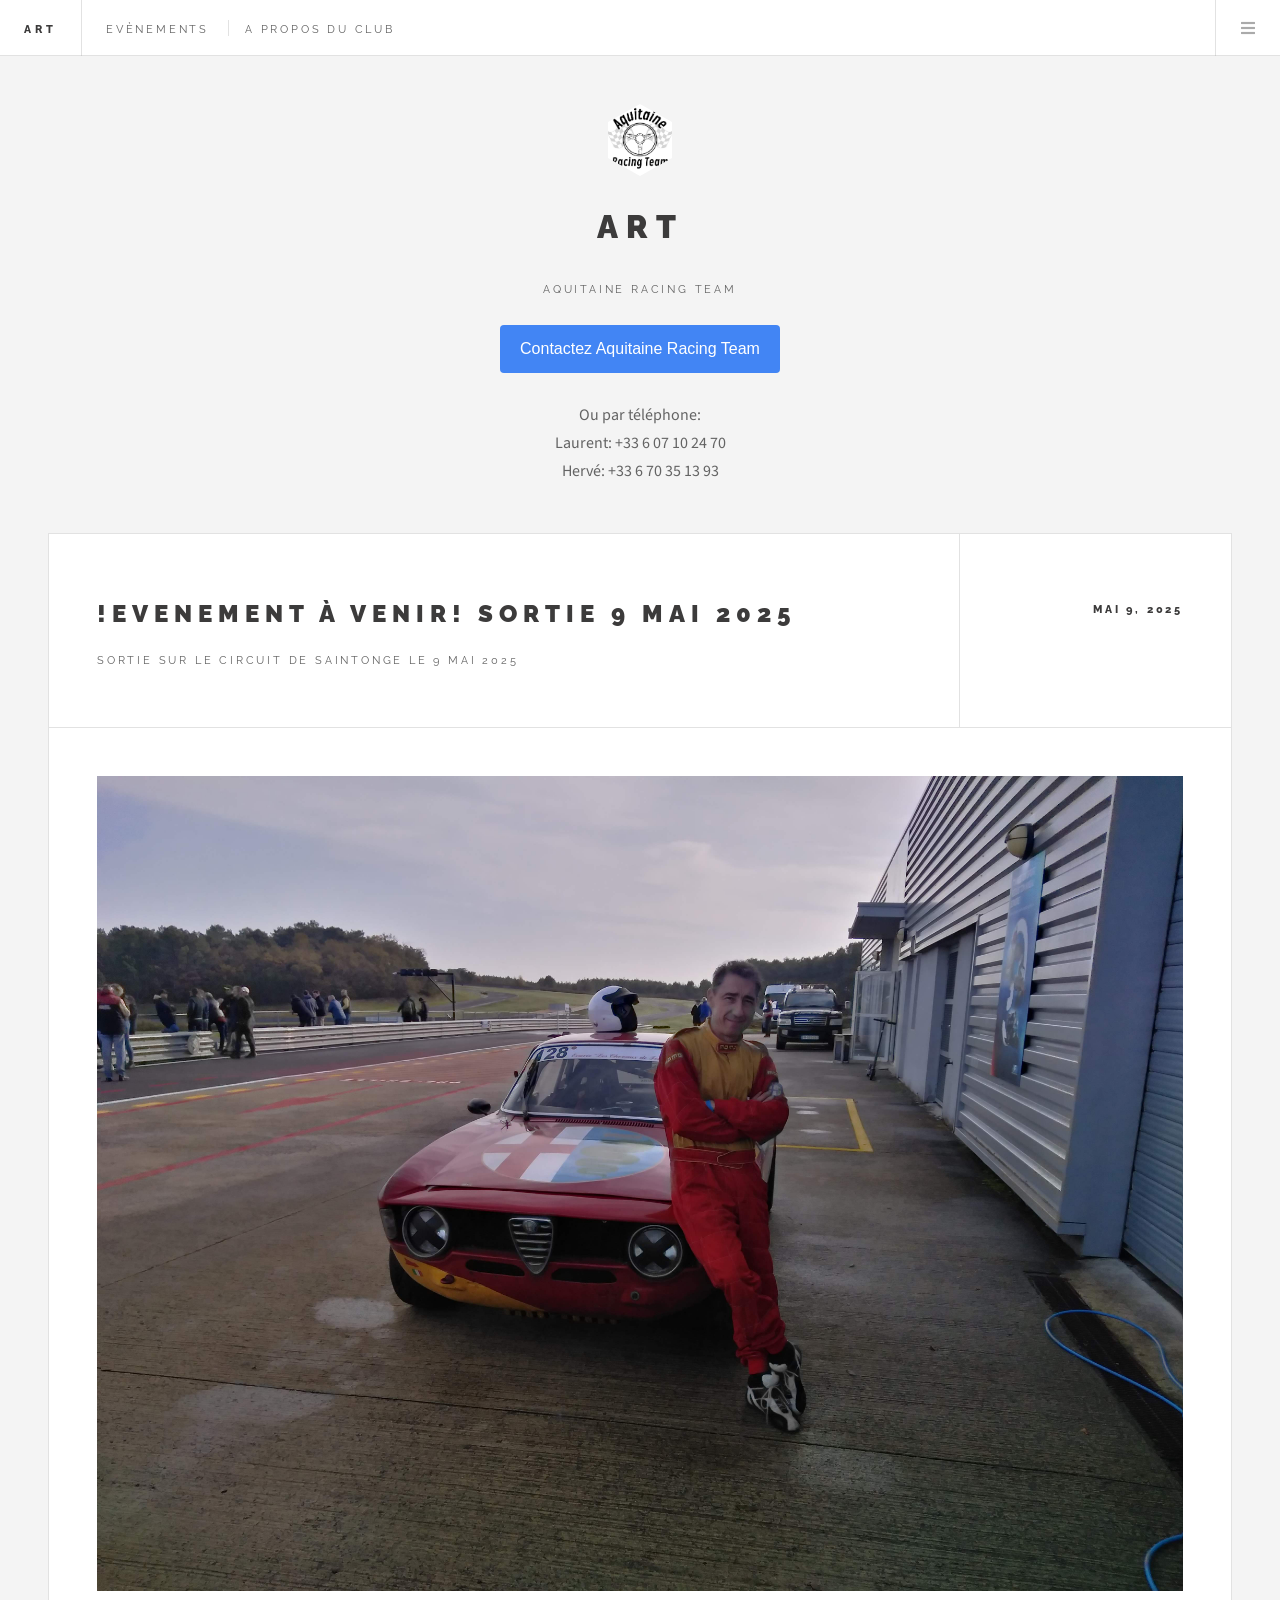
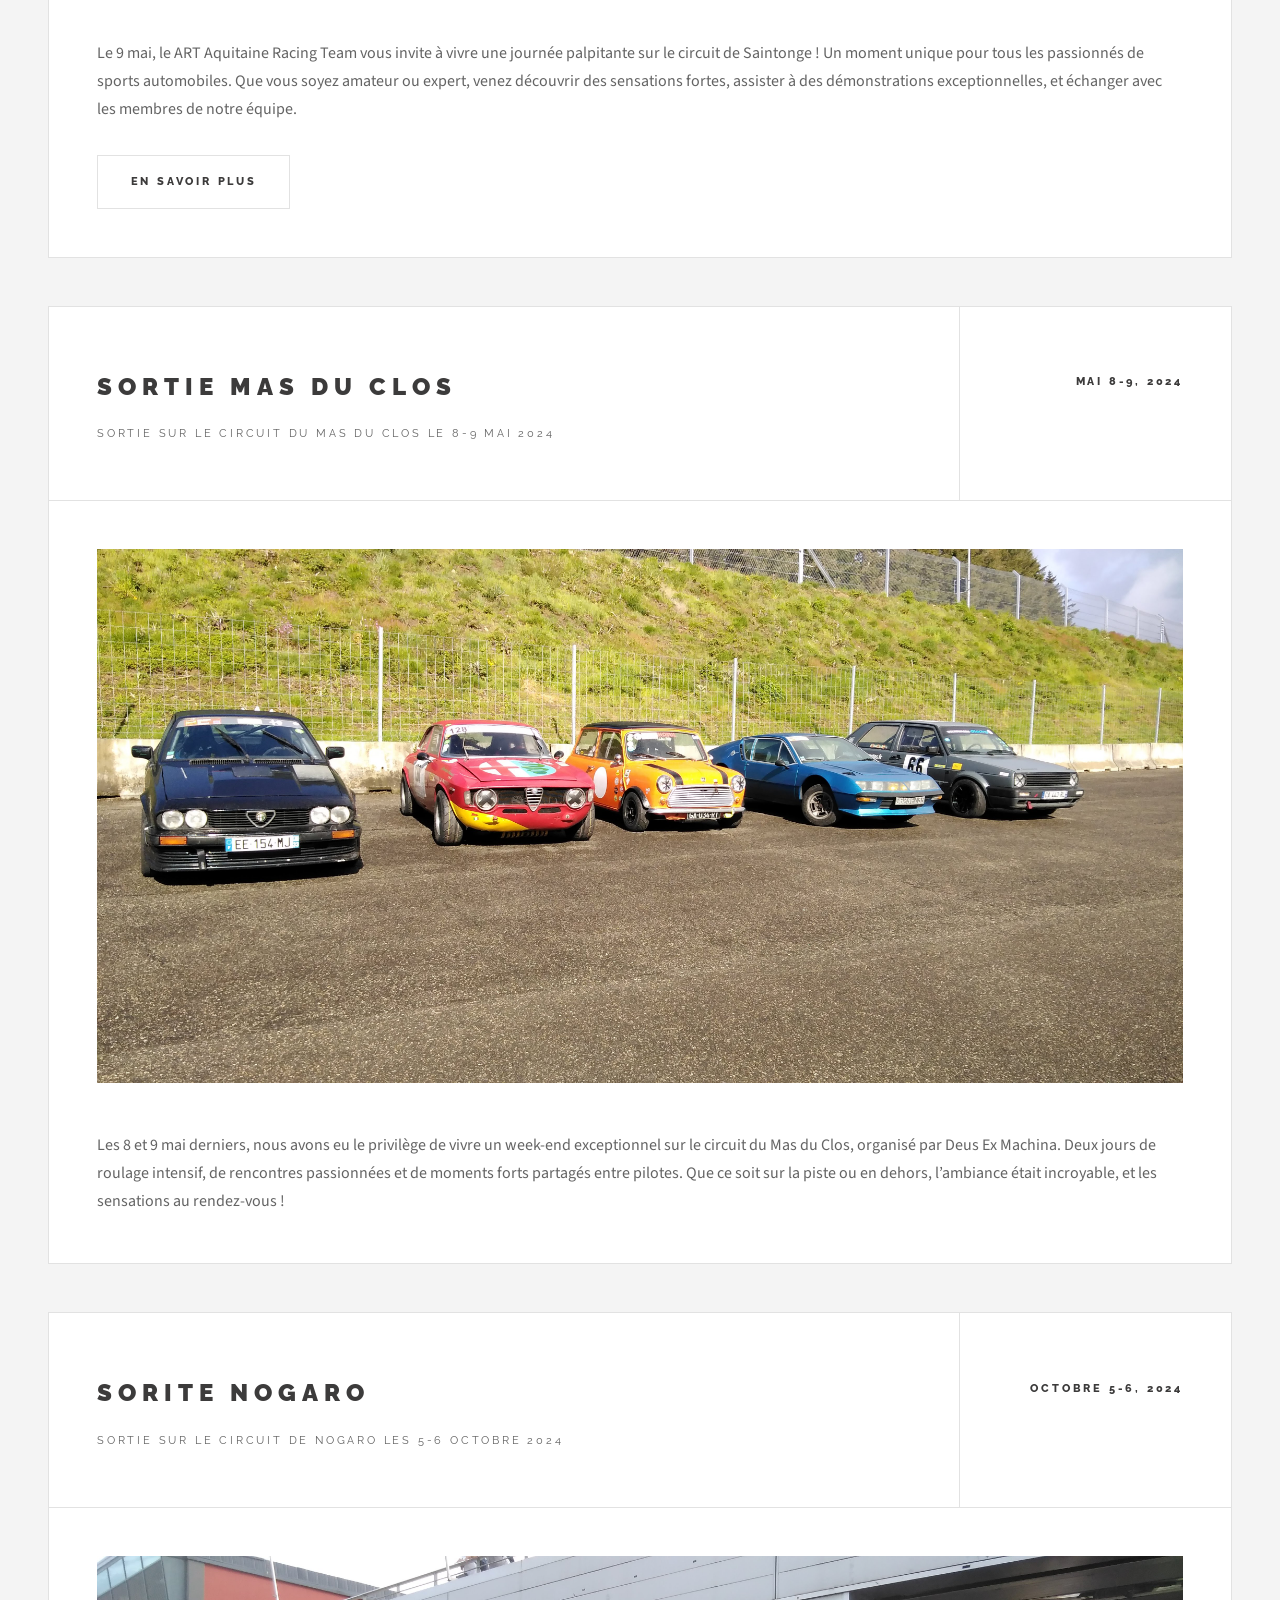
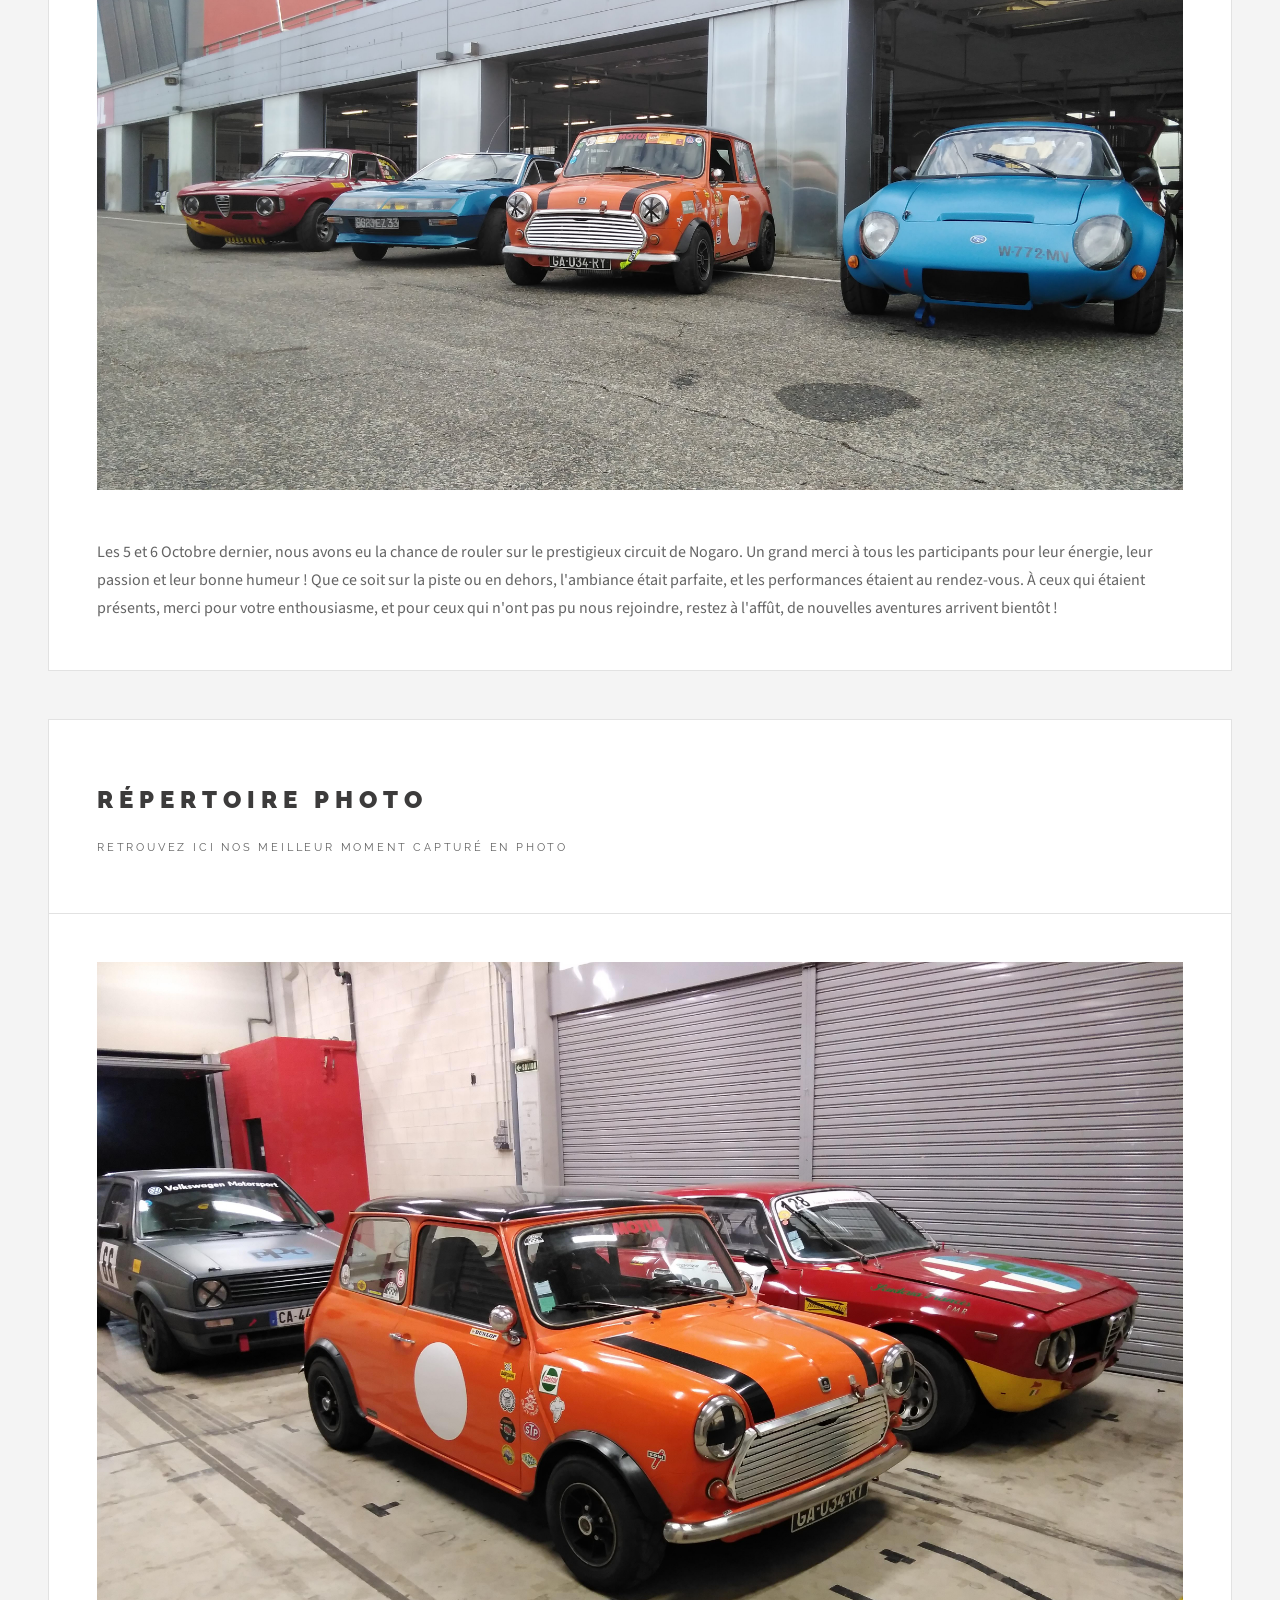
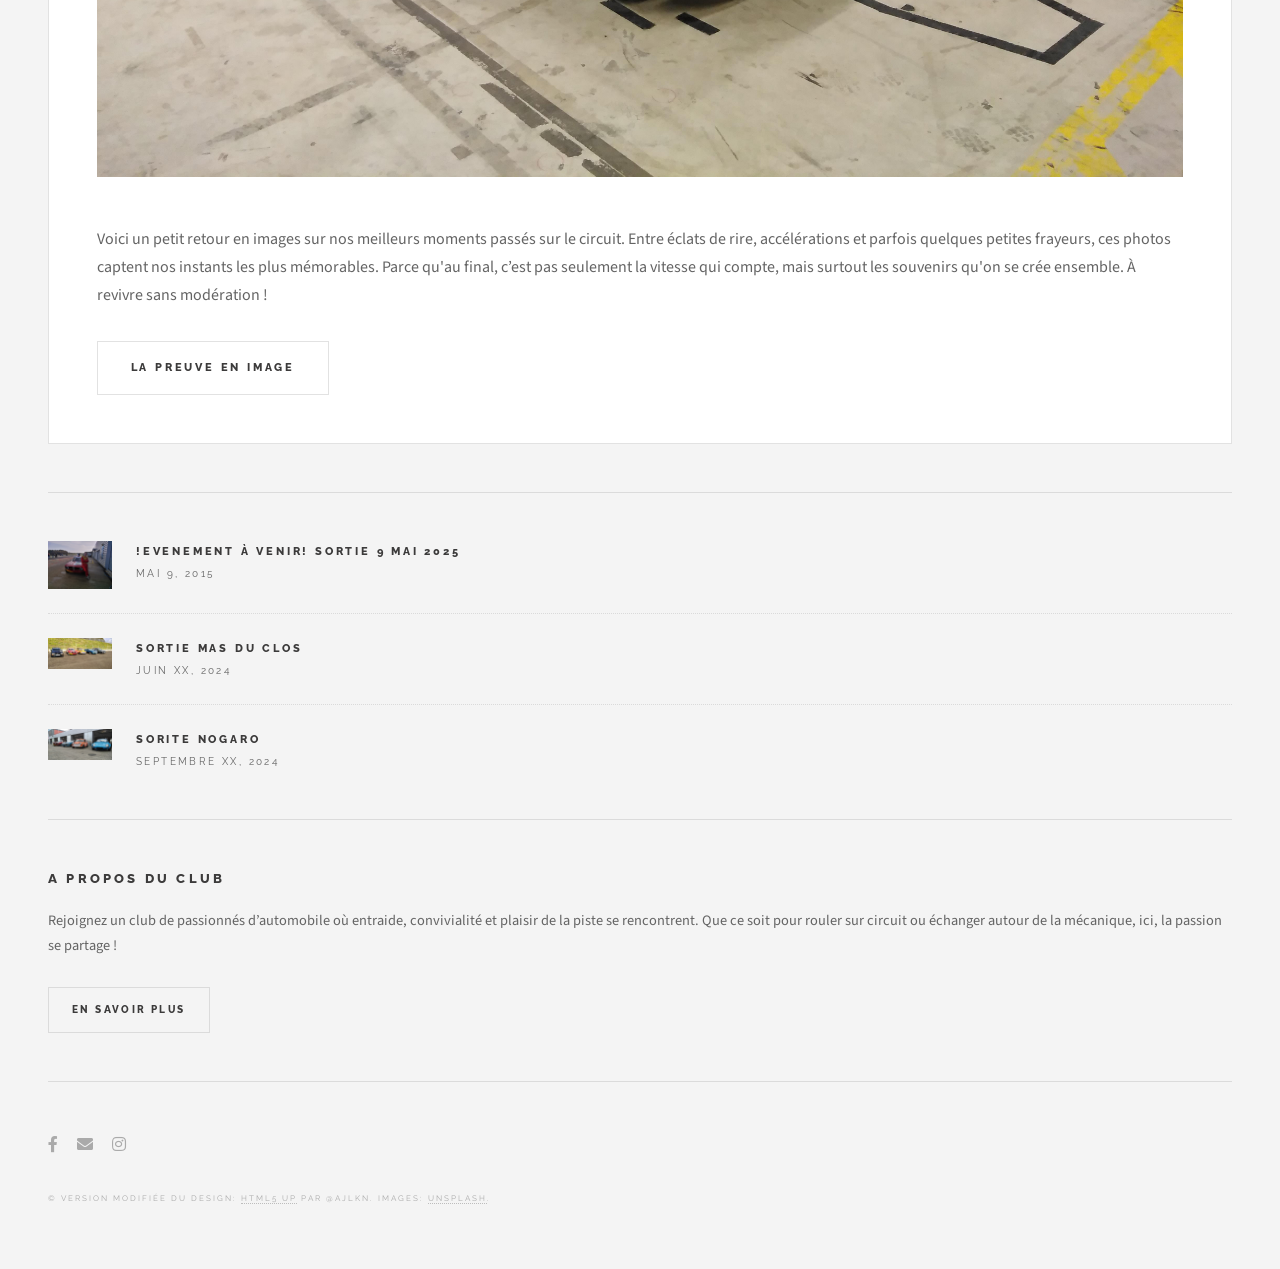
==== index.html @ b3f1a8c1 "Update index.html" ====
<!DOCTYPE HTML>
<!--
	Future Imperfect by HTML5 UP
	html5up.net | @ajlkn
	Free for personal and commercial use under the CCA 3.0 license (html5up.net/license)
-->
<html>
	<head>
		<title>ART Home Page</title>
		<meta charset="utf-8" />
		<meta name="viewport" content="width=device-width, initial-scale=1, user-scalable=no" />
		<link rel="stylesheet" href="assets/css/main.css" />
		<link rel="icon" href="images/Logo-art-seul.jpg" type="image/x-icon">
		<style>
			.email-button {
				display: inline-block;
				padding: 10px 20px;
				background-color: #4285f4;
				color: white;
				text-decoration: none;
				font-family: Arial, sans-serif;
				font-size: 16px;
				border-radius: 4px;
				border: none;
				cursor: pointer;
				transition: background-color 0.3s;
			}
			
			.email-button:hover {
				background-color: #3367d6;
			}
		</style>
	</head>
	<body class="is-preload">

		<!-- Wrapper -->
			<div id="wrapper">

				<!-- Header -->
					<header id="header">
						<h1><a href="index.html">ART</a></h1>
						<nav class="links">
							<ul>
								<li><a href="Blog-post/single.html">Evènements</a></li>
								<li><a href="A propos du club.html">A propos du Club</a></li>
								
							</ul>
						</nav>
						
						<nav class="main">							
							<ul>
								<li class="menu">
									<a class="fa-bars" href="#menu">Menu</a>
								</li>
							</ul>
						</nav>
						
					</header>

					<!-- Menu -->
						<section id="menu">

							


							<!-- Actions Log-In-->
								<section>
									<ul class="actions stacked">
										<li><a href="#" class="button large fit">Log In</a></li>
									</ul>
								</section>
								
						</section>

				<!-- Main -->
					<div id="main">

						<!-- Post -->
							<article class="post">
								<header>
									<div class="title">
										<h2><a href="Blog-post/single.html">!Evenement à Venir! Sortie 9 Mai 2025</a></h2>
										<p>Sortie sur le Circuit de Saintonge le 9 Mai 2025</p>
									</div>
									<div class="meta">
										<time class="published" datetime="2015-11-01">Mai 9, 2025</time>
									</div>
								</header>
								<a href="Blog-post/single.html" class="image featured"><img src="images/Saintonge_Laurent.jpg" alt="" /></a>
								<p>Le 9 mai, le ART Aquitaine Racing Team vous invite à vivre une journée palpitante sur le circuit de Saintonge ! 
									Un moment unique pour tous les passionnés de sports automobiles. Que vous soyez amateur ou expert, venez découvrir 
									des sensations fortes, assister à des démonstrations exceptionnelles, et échanger avec les membres de notre équipe.<p>
								<footer>
									<ul class="actions">
										<li><a href="Blog-post/single.html" class="button large">En Savoir Plus</a></li>
									</ul>
								</footer>
							</article>

						<!-- Post -->
						<article class="post">
							<header>
								<div class="title">
									<h2><a href="#">Sortie Mas du Clos </a></h2>
									<p>Sortie sur le Circuit du Mas du Clos le 8-9 mai 2024</p>
								</div>
								<div class="meta">
									<time class="published" datetime="2015-11-01">Mai 8-9, 2024</time>
								</div>
							</header>
							<a href="#" class="image featured"><img src="images/Mas_du_clot_voitures.jpg" alt="" /></a>
							<p>Les 8 et 9 mai derniers, nous avons eu le privilège de vivre un week-end exceptionnel sur le circuit du Mas du Clos, 
								organisé par Deus Ex Machina. Deux jours de roulage intensif, de rencontres passionnées et de moments forts partagés entre pilotes.
								 Que ce soit sur la piste ou en dehors, l’ambiance était incroyable, et les sensations au rendez-vous !<p>
							<!-- 
							<footer>
								<ul class="actions">
									<li><a href="#" class="button large">En Savoir Plus</a></li>
								</ul>
							</footer>
							-->
						</article>

						<!-- Post -->
						<article class="post">
							<header>
								<div class="title">
									<h2><a href="#">Sorite Nogaro</a></h2>
									<p>Sortie sur le Circuit de Nogaro les 5-6 Octobre 2024</p>
								</div>
								<div class="meta">
									<time class="published" datetime="2015-11-01">Octobre 5-6, 2024</time>
								</div>
							</header>
							<a href="#" class="image featured"><img src="images/Nogaro_voitures.jpg" alt="" /></a>
							<p>Les 5 et 6 Octobre dernier, nous avons eu la chance de rouler sur le prestigieux circuit de Nogaro. Un grand merci à tous les 
								participants pour leur énergie, leur passion et leur bonne humeur ! Que ce soit sur la piste ou en dehors, l'ambiance était 
								parfaite, et les performances étaient au rendez-vous. À ceux qui étaient présents, merci pour votre enthousiasme, et pour 
								ceux qui n'ont pas pu nous rejoindre, restez à l'affût, de nouvelles aventures arrivent bientôt !<p>
							<!-- 
							<footer>
								<ul class="actions">
									<li><a href="#" class="button large">En Savoir Plus</a></li>
								</ul>
							</footer>
							-->
						</article>

						<!-- Post -->
						<article class="post">
							<header>
								<div class="title">
									<h2><a href="Blog-post/Picture_page.html">Répertoire Photo</a></h2>
									<p>Retrouvez ici nos meilleur moment capturé en photo</p>
								</div>
							</header>
							<a href="Blog-post/Picture_page.html" class="image featured"><img src="images/Photo_3.jpg" alt="" /></a>
							<p>Voici un petit retour en images sur nos meilleurs moments passés sur le circuit. Entre éclats de rire, 
								accélérations et parfois quelques petites frayeurs, ces photos captent nos instants les plus mémorables.
								 Parce qu'au final, c’est pas seulement la vitesse qui compte, mais surtout les souvenirs qu'on se crée ensemble.
								  À revivre sans modération !<p>
							
							<footer>
								<ul class="actions">
									<li><a href="Blog-post/Picture_page.html" class="button large">La preuve en image</a></li>
								</ul>
							</footer>
							
						</article>

						<!-- Post -->
						<!--
							<article class="post">
								<header>
									<div class="title">
										<h2><a href="#">Elements</a></h2>
										<p>Lorem ipsum dolor amet nullam consequat etiam feugiat</p>
									</div>
									<div class="meta">
										<time class="published" datetime="2015-10-18">October 18, 2015</time>
										<a href="#" class="author"><span class="name">Jane Doe</span><img src="images/avatar.jpg" alt="" /></a>
									</div>
								</header>

								<section>
									<h3>Text</h3>
									<p>This is <b>bold</b> and this is <strong>strong</strong>. This is <i>italic</i> and this is <em>emphasized</em>.
									This is <sup>superscript</sup> text and this is <sub>subscript</sub> text.
									This is <u>underlined</u> and this is code: <code>for (;;) { ... }</code>. Finally, <a href="#">this is a link</a>.</p>
									<hr />
									<p>Nunc lacinia ante nunc ac lobortis. Interdum adipiscing gravida odio porttitor sem non mi integer non faucibus ornare mi ut ante amet placerat aliquet. Volutpat eu sed ante lacinia sapien lorem accumsan varius montes viverra nibh in adipiscing blandit tempus accumsan.</p>
									<hr />
									<h2>Heading Level 2</h2>
									<h3>Heading Level 3</h3>
									<h4>Heading Level 4</h4>
									<hr />
									<h4>Blockquote</h4>
									<blockquote>Fringilla nisl. Donec accumsan interdum nisi, quis tincidunt felis sagittis eget tempus euismod. Vestibulum ante ipsum primis in faucibus vestibulum. Blandit adipiscing eu felis iaculis volutpat ac adipiscing accumsan faucibus. Vestibulum ante ipsum primis in faucibus lorem ipsum dolor sit amet nullam adipiscing eu felis.</blockquote>
									<h4>Preformatted</h4>
									<pre><code>i = 0;

while (!deck.isInOrder()) {
  print 'Iteration ' + i;
  deck.shuffle();
  i++;
}

print 'It took ' + i + ' iterations to sort the deck.';</code></pre>
								</section>

								<section>
									<h3>Lists</h3>
									<div class="row">
										<div class="col-6 col-12-medium">
											<h4>Unordered</h4>
											<ul>
												<li>Dolor pulvinar etiam.</li>
												<li>Sagittis adipiscing.</li>
												<li>Felis enim feugiat.</li>
											</ul>
											<h4>Alternate</h4>
											<ul class="alt">
												<li>Dolor pulvinar etiam.</li>
												<li>Sagittis adipiscing.</li>
												<li>Felis enim feugiat.</li>
											</ul>
										</div>
										<div class="col-6 col-12-medium">
											<h4>Ordered</h4>
											<ol>
												<li>Dolor pulvinar etiam.</li>
												<li>Etiam vel felis viverra.</li>
												<li>Felis enim feugiat.</li>
												<li>Dolor pulvinar etiam.</li>
												<li>Etiam vel felis lorem.</li>
												<li>Felis enim et feugiat.</li>
											</ol>
											<h4>Icons</h4>
											<ul class="icons">
												<li><a href="#" class="icon brands fa-twitter"><span class="label">Twitter</span></a></li>
												<li><a href="#" class="icon brands fa-facebook-f"><span class="label">Facebook</span></a></li>
												<li><a href="#" class="icon brands fa-instagram"><span class="label">Instagram</span></a></li>
												<li><a href="#" class="icon brands fa-github"><span class="label">Github</span></a></li>
											</ul>
										</div>
									</div>
									<h3>Actions</h3>
									<div class="row">
										<div class="col-6 col-12-medium">
											<ul class="actions">
												<li><a href="#" class="button">Default</a></li>
												<li><a href="#" class="button">Default</a></li>
												<li><a href="#" class="button">Default</a></li>
											</ul>
											<ul class="actions small">
												<li><a href="#" class="button small">Small</a></li>
												<li><a href="#" class="button small">Small</a></li>
												<li><a href="#" class="button small">Small</a></li>
											</ul>
											<ul class="actions stacked">
												<li><a href="#" class="button">Default</a></li>
												<li><a href="#" class="button">Default</a></li>
												<li><a href="#" class="button">Default</a></li>
											</ul>
											<ul class="actions stacked">
												<li><a href="#" class="button small">Small</a></li>
												<li><a href="#" class="button small">Small</a></li>
												<li><a href="#" class="button small">Small</a></li>
											</ul>
										</div>
										<div class="col-6 col-12-medium">
											<ul class="actions stacked">
												<li><a href="#" class="button fit">Default</a></li>
												<li><a href="#" class="button fit">Default</a></li>
											</ul>
											<ul class="actions stacked">
												<li><a href="#" class="button small fit">Small</a></li>
												<li><a href="#" class="button small fit">Small</a></li>
											</ul>
										</div>
									</div>
								</section>

								<section>
									<h3>Table</h3>
									<h4>Default</h4>
									<div class="table-wrapper">
										<table>
											<thead>
												<tr>
													<th>Name</th>
													<th>Description</th>
													<th>Price</th>
												</tr>
											</thead>
											<tbody>
												<tr>
													<td>Item One</td>
													<td>Ante turpis integer aliquet porttitor.</td>
													<td>29.99</td>
												</tr>
												<tr>
													<td>Item Two</td>
													<td>Vis ac commodo adipiscing arcu aliquet.</td>
													<td>19.99</td>
												</tr>
												<tr>
													<td>Item Three</td>
													<td> Morbi faucibus arcu accumsan lorem.</td>
													<td>29.99</td>
												</tr>
												<tr>
													<td>Item Four</td>
													<td>Vitae integer tempus condimentum.</td>
													<td>19.99</td>
												</tr>
												<tr>
													<td>Item Five</td>
													<td>Ante turpis integer aliquet porttitor.</td>
													<td>29.99</td>
												</tr>
											</tbody>
											<tfoot>
												<tr>
													<td colspan="2"></td>
													<td>100.00</td>
												</tr>
											</tfoot>
										</table>
									</div>

									<h4>Alternate</h4>
									<div class="table-wrapper">
										<table class="alt">
											<thead>
												<tr>
													<th>Name</th>
													<th>Description</th>
													<th>Price</th>
												</tr>
											</thead>
											<tbody>
												<tr>
													<td>Item One</td>
													<td>Ante turpis integer aliquet porttitor.</td>
													<td>29.99</td>
												</tr>
												<tr>
													<td>Item Two</td>
													<td>Vis ac commodo adipiscing arcu aliquet.</td>
													<td>19.99</td>
												</tr>
												<tr>
													<td>Item Three</td>
													<td> Morbi faucibus arcu accumsan lorem.</td>
													<td>29.99</td>
												</tr>
												<tr>
													<td>Item Four</td>
													<td>Vitae integer tempus condimentum.</td>
													<td>19.99</td>
												</tr>
												<tr>
													<td>Item Five</td>
													<td>Ante turpis integer aliquet porttitor.</td>
													<td>29.99</td>
												</tr>
											</tbody>
											<tfoot>
												<tr>
													<td colspan="2"></td>
													<td>100.00</td>
												</tr>
											</tfoot>
										</table>
									</div>
								</section>

								<section>
									<h3>Buttons</h3>
									<ul class="actions">
										<li><a href="#" class="button large">Large</a></li>
										<li><a href="#" class="button">Default</a></li>
										<li><a href="#" class="button small">Small</a></li>
									</ul>
									<ul class="actions fit">
										<li><a href="#" class="button fit">Fit</a></li>
										<li><a href="#" class="button fit">Fit</a></li>
										<li><a href="#" class="button fit">Fit</a></li>
									</ul>
									<ul class="actions fit small">
										<li><a href="#" class="button fit small">Fit + Small</a></li>
										<li><a href="#" class="button fit small">Fit + Small</a></li>
										<li><a href="#" class="button fit small">Fit + Small</a></li>
									</ul>
									<ul class="actions">
										<li><a href="#" class="button icon solid fa-download">Icon</a></li>
										<li><a href="#" class="button icon solid fa-upload">Icon</a></li>
										<li><a href="#" class="button icon solid fa-save">Icon</a></li>
									</ul>
									<ul class="actions">
										<li><span class="button disabled">Disabled</span></li>
										<li><span class="button disabled icon solid fa-download">Disabled</span></li>
									</ul>
								</section>

								<section>
									<h3>Form</h3>
									<form method="post" action="#">
										<div class="row gtr-uniform">
											<div class="col-6 col-12-xsmall">
												<input type="text" name="demo-name" id="demo-name" value="" placeholder="Name" />
											</div>
											<div class="col-6 col-12-xsmall">
												<input type="email" name="demo-email" id="demo-email" value="" placeholder="Email" />
											</div>
											<div class="col-12">
												<select name="demo-category" id="demo-category">
													<option value="">- Category -</option>
													<option value="1">Manufacturing</option>
													<option value="1">Shipping</option>
													<option value="1">Administration</option>
													<option value="1">Human Resources</option>
												</select>
											</div>
											<div class="col-4 col-12-small">
												<input type="radio" id="demo-priority-low" name="demo-priority" checked>
												<label for="demo-priority-low">Low</label>
											</div>
											<div class="col-4 col-12-small">
												<input type="radio" id="demo-priority-normal" name="demo-priority">
												<label for="demo-priority-normal">Normal</label>
											</div>
											<div class="col-4 col-12-small">
												<input type="radio" id="demo-priority-high" name="demo-priority">
												<label for="demo-priority-high">High</label>
											</div>
											<div class="col-6 col-12-small">
												<input type="checkbox" id="demo-copy" name="demo-copy">
												<label for="demo-copy">Email me a copy</label>
											</div>
											<div class="col-6 col-12-small">
												<input type="checkbox" id="demo-human" name="demo-human" checked>
												<label for="demo-human">Not a robot</label>
											</div>
											<div class="col-12">
												<textarea name="demo-message" id="demo-message" placeholder="Enter your message" rows="6"></textarea>
											</div>
											<div class="col-12">
												<ul class="actions">
													<li><input type="submit" value="Send Message" /></li>
													<li><input type="reset" value="Reset" /></li>
												</ul>
											</div>
										</div>
									</form>
								</section>

								<section>
									<h3>Image</h3>
									<h4>Fit</h4>
									<div class="box alt">
										<div class="row gtr-uniform">
											<div class="col-12"><span class="image fit"><img src="images/pic02.jpg" alt="" /></span></div>
											<div class="col-4"><span class="image fit"><img src="images/pic04.jpg" alt="" /></span></div>
											<div class="col-4"><span class="image fit"><img src="images/pic05.jpg" alt="" /></span></div>
											<div class="col-4"><span class="image fit"><img src="images/pic06.jpg" alt="" /></span></div>
											<div class="col-4"><span class="image fit"><img src="images/pic06.jpg" alt="" /></span></div>
											<div class="col-4"><span class="image fit"><img src="images/pic04.jpg" alt="" /></span></div>
											<div class="col-4"><span class="image fit"><img src="images/pic05.jpg" alt="" /></span></div>
											<div class="col-4"><span class="image fit"><img src="images/pic05.jpg" alt="" /></span></div>
											<div class="col-4"><span class="image fit"><img src="images/pic06.jpg" alt="" /></span></div>
											<div class="col-4"><span class="image fit"><img src="images/pic04.jpg" alt="" /></span></div>
										</div>
									</div>
									<h4>Left &amp; Right</h4>
									<p><span class="image left"><img src="images/pic07.jpg" alt="" /></span>Fringilla nisl. Donec accumsan interdum nisi, quis tincidunt felis sagittis eget. tempus euismod. Vestibulum ante ipsum primis in faucibus vestibulum. Blandit adipiscing eu felis iaculis volutpat ac adipiscing accumsan eu faucibus. Integer ac pellentesque praesent tincidunt felis sagittis eget. tempus euismod. Vestibulum ante ipsum primis in faucibus vestibulum. Blandit adipiscing eu felis iaculis volutpat ac adipiscing accumsan eu faucibus. Integer ac pellentesque praesent. Donec accumsan interdum nisi, quis tincidunt felis sagittis eget. tempus euismod. Vestibulum ante ipsum primis in faucibus vestibulum. Blandit adipiscing eu felis iaculis volutpat ac adipiscing accumsan eu faucibus. Integer ac pellentesque praesent tincidunt felis sagittis eget. tempus euismod. Vestibulum ante ipsum primis in faucibus vestibulum. Blandit adipiscing eu felis iaculis volutpat ac adipiscing accumsan eu faucibus. Integer ac pellentesque praesent. Blandit adipiscing eu felis iaculis volutpat ac adipiscing accumsan eu faucibus. Integer ac pellentesque praesent tincidunt felis sagittis eget. tempus euismod. Vestibulum ante ipsum primis in faucibus vestibulum. Blandit adipiscing eu felis iaculis volutpat ac adipiscing accumsan eu faucibus. Integer ac pellentesque praesent.</p>
									<p><span class="image right"><img src="images/pic04.jpg" alt="" /></span>Fringilla nisl. Donec accumsan interdum nisi, quis tincidunt felis sagittis eget. tempus euismod. Vestibulum ante ipsum primis in faucibus vestibulum. Blandit adipiscing eu felis iaculis volutpat ac adipiscing accumsan eu faucibus. Integer ac pellentesque praesent tincidunt felis sagittis eget. tempus euismod. Vestibulum ante ipsum primis in faucibus vestibulum. Blandit adipiscing eu felis iaculis volutpat ac adipiscing accumsan eu faucibus. Integer ac pellentesque praesent. Donec accumsan interdum nisi, quis tincidunt felis sagittis eget. tempus euismod. Vestibulum ante ipsum primis in faucibus vestibulum. Blandit adipiscing eu felis iaculis volutpat ac adipiscing accumsan eu faucibus. Integer ac pellentesque praesent tincidunt felis sagittis eget. tempus euismod. Vestibulum ante ipsum primis in faucibus vestibulum. Blandit adipiscing eu felis iaculis volutpat ac adipiscing accumsan eu faucibus. Integer ac pellentesque praesent. Blandit adipiscing eu felis iaculis volutpat ac adipiscing accumsan eu faucibus. Integer ac pellentesque praesent tincidunt felis sagittis eget. tempus euismod. Vestibulum ante ipsum primis in faucibus vestibulum. Blandit adipiscing eu felis iaculis volutpat ac adipiscing accumsan eu faucibus. Integer ac pellentesque praesent.</p>
								</section>

							</article>
						-->

						<!-- Pagination
							<ul class="actions pagination">
								<li><a href="" class="disabled button large previous">Previous Page</a></li>
								<li><a href="#" class="button large next">Next Page</a></li>
							</ul>
						-->
					</div>

				<!-- Sidebar -->
					<section id="sidebar">

						<!-- Intro -->
							<section id="intro">
								<a href="#" class="logo"><img src="images/Logo-art-seul.jpg" alt="" /></a>
								<header>
									<h2>ART</h2>
									<p>Aquitaine Racing Team</p>
								</header>
								<a href="Mail_page.html" class="email-button">
									Contactez Aquitaine Racing Team
								</a>
								<header> <br>Ou par téléphone: 
									<br>Laurent: +33 6 07 10 24 70
									<br>Hervé: +33 6 70 35 13 93 
								</header>
							</section>

						<!-- Mini Posts -->
						 <!-- 
							<section>
								<div class="mini-posts">

									
										<article class="mini-post">
											<header>
												<h3><a href="Blog-post/single.html">!Evenement à Venir! Sortie 9 Mai 2025</a></h3>
												<time class="published" datetime="2015-10-20"> Mai 9, 2015</time>
											</header>
											<a href="Blog-post/single.html" class="image"><img src="images/Saintonge_Laurent.jpg" alt="" /></a>
										</article>

									
									<article class="mini-post">
										<header>
											<h3><a href="Blog-post/Sortie xx juin mas du clos.html">Sortie Mas du Clos</a></h3>
											<time class="published" datetime="2015-10-20"> Juin XX, 2024</time>
										</header>
										<a href="Blog-post/Sortie xx juin mas du clos.html" class="image"><img src="images/berton-zig-zag.jpg" alt="" /></a>
									</article>

									
									<article class="mini-post">
										<header>
											<h3><a href="#">Sorite Nogaro</a></h3>
											<time class="published" datetime="2015-10-20"> Septembre XX, 2024</time>
										</header>
										<a href="#" class="image"><img src="images/Berton-arrivé.jpg" alt="" /></a>
									</article>


								</div>
							</section>
						-->
						<!-- Posts List -->
							<section>
								<ul class="posts">
									<li>
										<article>
											<header>
												<h3><a href="Blog-post/single.html">!Evenement à Venir! Sortie 9 Mai 2025</a></h3>
												<time class="published" datetime="2015-10-20">Mai 9, 2015</time>
											</header>
											<a href="Blog-post/single.html" class="image"><img src="images/Saintonge_Laurent.jpg" alt="" /></a>
										</article>
									</li>

									<li>
										<article>
											<header>
												<h3><a href="#">Sortie Mas du Clos</a></h3>
												<time class="published" datetime="2015-10-15">Juin XX, 2024</time>
											</header>
											<a href="#" class="image"><img src="images/Mas_du_clot_voitures.jpg" alt="" /></a>
										</article>
									</li>

									<li>
										<article>
											<header>
												<h3><a href="#">Sorite Nogaro</a></h3>
												<time class="published" datetime="2015-10-10">Septembre XX, 2024</time>
											</header>
											<a href="#" class="image"><img src="images/Nogaro_voitures.jpg" alt="" /></a>
										</article>
									</li>
								</ul>
							</section>

						<!-- About -->
							<section class="blurb">
								<h2>A propos du club</h2>
								<p>Rejoignez un club de passionnés d’automobile où entraide, convivialité et plaisir de la 
									piste se rencontrent. Que ce soit pour rouler sur circuit ou échanger autour de la mécanique, 
									ici, la passion se partage !</p>
								<ul class="actions">
									<li><a href="A propos du club.html" class="button">En savoir plus</a></li>
								</ul>
							</section>

						<!-- Footer -->
							<section id="footer">
								<ul class="icons">
									<li><a href="https://www.facebook.com/groups/492810960490464" class="icon brands fa-facebook-f"><span class="label">Facebook</span></a></li>
									<li><a href="Mail_page.html" class="icon solid fa-envelope"><span class="label">Email</span></a></li>
									<li><a href="https://www.instagram.com" class="icon brands fa-instagram"><span class="label">Instagram</span></a></li>
								</ul>
								<p class="copyright">&copy; Version modifiée du Design: <a href="http://html5up.net">HTML5 UP</a> par @ajlkn. Images: <a href="http://unsplash.com">Unsplash</a>.</p>
							</section>

					</section>

			</div>

		<!-- Scripts -->
			<script src="assets/js/jquery.min.js"></script>
			<script src="assets/js/browser.min.js"></script>
			<script src="assets/js/breakpoints.min.js"></script>
			<script src="assets/js/util.js"></script>
			<script src="assets/js/main.js"></script>

	</body>
</html>
<!-- Ce site utilise une version modifiée du model: Future Imperfect par @ajlkn -->
---- assets/css/main.css ----
@import url(fontawesome-all.min.css);
@import url("https://fonts.googleapis.com/css?family=Source+Sans+Pro:400,700|Raleway:400,800,900");

/*
	Future Imperfect by HTML5 UP
	html5up.net | @ajlkn
	Free for personal and commercial use under the CCA 3.0 license (html5up.net/license)
*/

html, body, div, span, applet, object,
iframe, h1, h2, h3, h4, h5, h6, p, blockquote,
pre, a, abbr, acronym, address, big, cite,
code, del, dfn, em, img, ins, kbd, q, s, samp,
small, strike, strong, sub, sup, tt, var, b,
u, i, center, dl, dt, dd, ol, ul, li, fieldset,
form, label, legend, table, caption, tbody,
tfoot, thead, tr, th, td, article, aside,
canvas, details, embed, figure, figcaption,
footer, header, hgroup, menu, nav, output, ruby,
section, summary, time, mark, audio, video {
	margin: 0;
	padding: 0;
	border: 0;
	font-size: 100%;
	font: inherit;
	vertical-align: baseline;}

article, aside, details, figcaption, figure,
footer, header, hgroup, menu, nav, section {
	display: block;}

body {
	line-height: 1;
}

ol, ul {
	list-style: none;
}

blockquote, q {
	quotes: none;
}

	blockquote:before, blockquote:after, q:before, q:after {
		content: '';
		content: none;
	}

table {
	border-collapse: collapse;
	border-spacing: 0;
}

body {
	-webkit-text-size-adjust: none;
}

mark {
	background-color: transparent;
	color: inherit;
}

input::-moz-focus-inner {
	border: 0;
	padding: 0;
}

input, select, textarea {
	-moz-appearance: none;
	-webkit-appearance: none;
	-ms-appearance: none;
	appearance: none;
}
.email-button {
	display: inline-block;
	padding: 10px 20px;
	background-color: #4285f4;
	color: white;
	text-decoration: none;
	font-family: Arial, sans-serif;
	font-size: 16px;
	border-radius: 4px;
	border: none;
	cursor: pointer;
	transition: background-color 0.3s;
}

.email-button:hover {
	background-color: #3367d6;
}
/* Basic */

	@-ms-viewport {
		width: device-width;
	}

	body {
		-ms-overflow-style: scrollbar;
	}

	@media screen and (max-width: 480px) {

		html, body {
			min-width: 320px;
		}

	}

	html {
		box-sizing: border-box;
	}

	*, *:before, *:after {
		box-sizing: inherit;
	}

	body {
		background: #f4f4f4;
	}

		body.is-preload *, body.is-preload *:before, body.is-preload *:after {
			-moz-animation: none !important;
			-webkit-animation: none !important;
			-ms-animation: none !important;
			animation: none !important;
			-moz-transition: none !important;
			-webkit-transition: none !important;
			-ms-transition: none !important;
			transition: none !important;
		}

/* Type */

	body, input, select, textarea {
		color: #646464;
		font-family: "Source Sans Pro", Helvetica, sans-serif;
		font-size: 14pt;
		font-weight: 400;
		line-height: 1.75;
	}

		@media screen and (max-width: 1680px) {

			body, input, select, textarea {
				font-size: 12pt;
			}

		}

		@media screen and (max-width: 1280px) {

			body, input, select, textarea {
				font-size: 12pt;
			}

		}

		@media screen and (max-width: 980px) {

			body, input, select, textarea {
				font-size: 12pt;
			}

		}

		@media screen and (max-width: 736px) {

			body, input, select, textarea {
				font-size: 12pt;
			}

		}

		@media screen and (max-width: 480px) {

			body, input, select, textarea {
				font-size: 12pt;
			}

		}

	a {
		-moz-transition: color 0.2s ease, border-bottom-color 0.2s ease;
		-webkit-transition: color 0.2s ease, border-bottom-color 0.2s ease;
		-ms-transition: color 0.2s ease, border-bottom-color 0.2s ease;
		transition: color 0.2s ease, border-bottom-color 0.2s ease;
		border-bottom: dotted 1px rgba(160, 160, 160, 0.65);
		color: inherit;
		text-decoration: none;
	}

		a:before {
			-moz-transition: color 0.2s ease;
			-webkit-transition: color 0.2s ease;
			-ms-transition: color 0.2s ease;
			transition: color 0.2s ease;
		}

		a:hover {
			border-bottom-color: transparent;
			color: #2ebaae !important;
		}

			a:hover:before {
				color: #2ebaae !important;
			}

	strong, b {
		color: #3c3b3b;
		font-weight: 700;
	}

	em, i {
		font-style: italic;
	}

	p {
		margin: 0 0 2em 0;
	}

	h1, h2, h3, h4, h5, h6 {
		color: #3c3b3b;
		font-family: "Raleway", Helvetica, sans-serif;
		font-weight: 800;
		letter-spacing: 0.25em;
		line-height: 1.65;
		margin: 0 0 1em 0;
		text-transform: uppercase;
	}

		h1 a, h2 a, h3 a, h4 a, h5 a, h6 a {
			color: inherit;
			border-bottom: 0;
		}

	h2 {
		font-size: 1.1em;
	}

	h3 {
		font-size: 0.9em;
	}

	h4 {
		font-size: 0.7em;
	}

	h5 {
		font-size: 0.7em;
	}

	h6 {
		font-size: 0.7em;
	}

	sub {
		font-size: 0.8em;
		position: relative;
		top: 0.5em;
	}

	sup {
		font-size: 0.8em;
		position: relative;
		top: -0.5em;
	}

	blockquote {
		border-left: solid 4px rgba(160, 160, 160, 0.3);
		font-style: italic;
		margin: 0 0 2em 0;
		padding: 0.5em 0 0.5em 2em;
	}

	code {
		background: rgba(160, 160, 160, 0.075);
		border: solid 1px rgba(160, 160, 160, 0.3);
		font-family: "Courier New", monospace;
		font-size: 0.9em;
		margin: 0 0.25em;
		padding: 0.25em 0.65em;
	}

	pre {
		-webkit-overflow-scrolling: touch;
		font-family: "Courier New", monospace;
		font-size: 0.9em;
		margin: 0 0 2em 0;
	}

		pre code {
			display: block;
			line-height: 1.75em;
			padding: 1em 1.5em;
			overflow-x: auto;
		}

	hr {
		border: 0;
		border-bottom: solid 1px rgba(160, 160, 160, 0.3);
		margin: 2em 0;
	}

		hr.major {
			margin: 3em 0;
		}

	.align-left {
		text-align: left;
	}

	.align-center {
		text-align: center;
	}

	.align-right {
		text-align: right;
	}

/* Row */

	.row {
		display: flex;
		flex-wrap: wrap;
		box-sizing: border-box;
		align-items: stretch;
	}

		.row > * {
			box-sizing: border-box;
		}

		.row.gtr-uniform > * > :last-child {
			margin-bottom: 0;
		}

		.row.aln-left {
			justify-content: flex-start;
		}

		.row.aln-center {
			justify-content: center;
		}

		.row.aln-right {
			justify-content: flex-end;
		}

		.row.aln-top {
			align-items: flex-start;
		}

		.row.aln-middle {
			align-items: center;
		}

		.row.aln-bottom {
			align-items: flex-end;
		}

		.row > .imp {
			order: -1;
		}

		.row > .col-1 {
			width: 8.33333%;
		}

		.row > .off-1 {
			margin-left: 8.33333%;
		}

		.row > .col-2 {
			width: 16.66667%;
		}

		.row > .off-2 {
			margin-left: 16.66667%;
		}

		.row > .col-3 {
			width: 25%;
		}

		.row > .off-3 {
			margin-left: 25%;
		}

		.row > .col-4 {
			width: 33.33333%;
		}

		.row > .off-4 {
			margin-left: 33.33333%;
		}

		.row > .col-5 {
			width: 41.66667%;
		}

		.row > .off-5 {
			margin-left: 41.66667%;
		}

		.row > .col-6 {
			width: 50%;
		}

		.row > .off-6 {
			margin-left: 50%;
		}

		.row > .col-7 {
			width: 58.33333%;
		}

		.row > .off-7 {
			margin-left: 58.33333%;
		}

		.row > .col-8 {
			width: 66.66667%;
		}

		.row > .off-8 {
			margin-left: 66.66667%;
		}

		.row > .col-9 {
			width: 75%;
		}

		.row > .off-9 {
			margin-left: 75%;
		}

		.row > .col-10 {
			width: 83.33333%;
		}

		.row > .off-10 {
			margin-left: 83.33333%;
		}

		.row > .col-11 {
			width: 91.66667%;
		}

		.row > .off-11 {
			margin-left: 91.66667%;
		}

		.row > .col-12 {
			width: 100%;
		}

		.row > .off-12 {
			margin-left: 100%;
		}

		.row.gtr-0 {
			margin-top: 0;
			margin-left: 0em;
		}

			.row.gtr-0 > * {
				padding: 0 0 0 0em;
			}

			.row.gtr-0.gtr-uniform {
				margin-top: 0em;
			}

				.row.gtr-0.gtr-uniform > * {
					padding-top: 0em;
				}

		.row.gtr-25 {
			margin-top: 0;
			margin-left: -0.25em;
		}

			.row.gtr-25 > * {
				padding: 0 0 0 0.25em;
			}

			.row.gtr-25.gtr-uniform {
				margin-top: -0.25em;
			}

				.row.gtr-25.gtr-uniform > * {
					padding-top: 0.25em;
				}

		.row.gtr-50 {
			margin-top: 0;
			margin-left: -0.5em;
		}

			.row.gtr-50 > * {
				padding: 0 0 0 0.5em;
			}

			.row.gtr-50.gtr-uniform {
				margin-top: -0.5em;
			}

				.row.gtr-50.gtr-uniform > * {
					padding-top: 0.5em;
				}

		.row {
			margin-top: 0;
			margin-left: -1em;
		}

			.row > * {
				padding: 0 0 0 1em;
			}

			.row.gtr-uniform {
				margin-top: -1em;
			}

				.row.gtr-uniform > * {
					padding-top: 1em;
				}

		.row.gtr-150 {
			margin-top: 0;
			margin-left: -1.5em;
		}

			.row.gtr-150 > * {
				padding: 0 0 0 1.5em;
			}

			.row.gtr-150.gtr-uniform {
				margin-top: -1.5em;
			}

				.row.gtr-150.gtr-uniform > * {
					padding-top: 1.5em;
				}

		.row.gtr-200 {
			margin-top: 0;
			margin-left: -2em;
		}

			.row.gtr-200 > * {
				padding: 0 0 0 2em;
			}

			.row.gtr-200.gtr-uniform {
				margin-top: -2em;
			}

				.row.gtr-200.gtr-uniform > * {
					padding-top: 2em;
				}

		@media screen and (max-width: 1680px) {

			.row {
				display: flex;
				flex-wrap: wrap;
				box-sizing: border-box;
				align-items: stretch;
			}

				.row > * {
					box-sizing: border-box;
				}

				.row.gtr-uniform > * > :last-child {
					margin-bottom: 0;
				}

				.row.aln-left {
					justify-content: flex-start;
				}

				.row.aln-center {
					justify-content: center;
				}

				.row.aln-right {
					justify-content: flex-end;
				}

				.row.aln-top {
					align-items: flex-start;
				}

				.row.aln-middle {
					align-items: center;
				}

				.row.aln-bottom {
					align-items: flex-end;
				}

				.row > .imp-xlarge {
					order: -1;
				}

				.row > .col-1-xlarge {
					width: 8.33333%;
				}

				.row > .off-1-xlarge {
					margin-left: 8.33333%;
				}

				.row > .col-2-xlarge {
					width: 16.66667%;
				}

				.row > .off-2-xlarge {
					margin-left: 16.66667%;
				}

				.row > .col-3-xlarge {
					width: 25%;
				}

				.row > .off-3-xlarge {
					margin-left: 25%;
				}

				.row > .col-4-xlarge {
					width: 33.33333%;
				}

				.row > .off-4-xlarge {
					margin-left: 33.33333%;
				}

				.row > .col-5-xlarge {
					width: 41.66667%;
				}

				.row > .off-5-xlarge {
					margin-left: 41.66667%;
				}

				.row > .col-6-xlarge {
					width: 50%;
				}

				.row > .off-6-xlarge {
					margin-left: 50%;
				}

				.row > .col-7-xlarge {
					width: 58.33333%;
				}

				.row > .off-7-xlarge {
					margin-left: 58.33333%;
				}

				.row > .col-8-xlarge {
					width: 66.66667%;
				}

				.row > .off-8-xlarge {
					margin-left: 66.66667%;
				}

				.row > .col-9-xlarge {
					width: 75%;
				}

				.row > .off-9-xlarge {
					margin-left: 75%;
				}

				.row > .col-10-xlarge {
					width: 83.33333%;
				}

				.row > .off-10-xlarge {
					margin-left: 83.33333%;
				}

				.row > .col-11-xlarge {
					width: 91.66667%;
				}

				.row > .off-11-xlarge {
					margin-left: 91.66667%;
				}

				.row > .col-12-xlarge {
					width: 100%;
				}

				.row > .off-12-xlarge {
					margin-left: 100%;
				}

				.row.gtr-0 {
					margin-top: 0;
					margin-left: 0em;
				}

					.row.gtr-0 > * {
						padding: 0 0 0 0em;
					}

					.row.gtr-0.gtr-uniform {
						margin-top: 0em;
					}

						.row.gtr-0.gtr-uniform > * {
							padding-top: 0em;
						}

				.row.gtr-25 {
					margin-top: 0;
					margin-left: -0.25em;
				}

					.row.gtr-25 > * {
						padding: 0 0 0 0.25em;
					}

					.row.gtr-25.gtr-uniform {
						margin-top: -0.25em;
					}

						.row.gtr-25.gtr-uniform > * {
							padding-top: 0.25em;
						}

				.row.gtr-50 {
					margin-top: 0;
					margin-left: -0.5em;
				}

					.row.gtr-50 > * {
						padding: 0 0 0 0.5em;
					}

					.row.gtr-50.gtr-uniform {
						margin-top: -0.5em;
					}

						.row.gtr-50.gtr-uniform > * {
							padding-top: 0.5em;
						}

				.row {
					margin-top: 0;
					margin-left: -1em;
				}

					.row > * {
						padding: 0 0 0 1em;
					}

					.row.gtr-uniform {
						margin-top: -1em;
					}

						.row.gtr-uniform > * {
							padding-top: 1em;
						}

				.row.gtr-150 {
					margin-top: 0;
					margin-left: -1.5em;
				}

					.row.gtr-150 > * {
						padding: 0 0 0 1.5em;
					}

					.row.gtr-150.gtr-uniform {
						margin-top: -1.5em;
					}

						.row.gtr-150.gtr-uniform > * {
							padding-top: 1.5em;
						}

				.row.gtr-200 {
					margin-top: 0;
					margin-left: -2em;
				}

					.row.gtr-200 > * {
						padding: 0 0 0 2em;
					}

					.row.gtr-200.gtr-uniform {
						margin-top: -2em;
					}

						.row.gtr-200.gtr-uniform > * {
							padding-top: 2em;
						}

		}

		@media screen and (max-width: 1280px) {

			.row {
				display: flex;
				flex-wrap: wrap;
				box-sizing: border-box;
				align-items: stretch;
			}

				.row > * {
					box-sizing: border-box;
				}

				.row.gtr-uniform > * > :last-child {
					margin-bottom: 0;
				}

				.row.aln-left {
					justify-content: flex-start;
				}

				.row.aln-center {
					justify-content: center;
				}

				.row.aln-right {
					justify-content: flex-end;
				}

				.row.aln-top {
					align-items: flex-start;
				}

				.row.aln-middle {
					align-items: center;
				}

				.row.aln-bottom {
					align-items: flex-end;
				}

				.row > .imp-large {
					order: -1;
				}

				.row > .col-1-large {
					width: 8.33333%;
				}

				.row > .off-1-large {
					margin-left: 8.33333%;
				}

				.row > .col-2-large {
					width: 16.66667%;
				}

				.row > .off-2-large {
					margin-left: 16.66667%;
				}

				.row > .col-3-large {
					width: 25%;
				}

				.row > .off-3-large {
					margin-left: 25%;
				}

				.row > .col-4-large {
					width: 33.33333%;
				}

				.row > .off-4-large {
					margin-left: 33.33333%;
				}

				.row > .col-5-large {
					width: 41.66667%;
				}

				.row > .off-5-large {
					margin-left: 41.66667%;
				}

				.row > .col-6-large {
					width: 50%;
				}

				.row > .off-6-large {
					margin-left: 50%;
				}

				.row > .col-7-large {
					width: 58.33333%;
				}

				.row > .off-7-large {
					margin-left: 58.33333%;
				}

				.row > .col-8-large {
					width: 66.66667%;
				}

				.row > .off-8-large {
					margin-left: 66.66667%;
				}

				.row > .col-9-large {
					width: 75%;
				}

				.row > .off-9-large {
					margin-left: 75%;
				}

				.row > .col-10-large {
					width: 83.33333%;
				}

				.row > .off-10-large {
					margin-left: 83.33333%;
				}

				.row > .col-11-large {
					width: 91.66667%;
				}

				.row > .off-11-large {
					margin-left: 91.66667%;
				}

				.row > .col-12-large {
					width: 100%;
				}

				.row > .off-12-large {
					margin-left: 100%;
				}

				.row.gtr-0 {
					margin-top: 0;
					margin-left: 0em;
				}

					.row.gtr-0 > * {
						padding: 0 0 0 0em;
					}

					.row.gtr-0.gtr-uniform {
						margin-top: 0em;
					}

						.row.gtr-0.gtr-uniform > * {
							padding-top: 0em;
						}

				.row.gtr-25 {
					margin-top: 0;
					margin-left: -0.25em;
				}

					.row.gtr-25 > * {
						padding: 0 0 0 0.25em;
					}

					.row.gtr-25.gtr-uniform {
						margin-top: -0.25em;
					}

						.row.gtr-25.gtr-uniform > * {
							padding-top: 0.25em;
						}

				.row.gtr-50 {
					margin-top: 0;
					margin-left: -0.5em;
				}

					.row.gtr-50 > * {
						padding: 0 0 0 0.5em;
					}

					.row.gtr-50.gtr-uniform {
						margin-top: -0.5em;
					}

						.row.gtr-50.gtr-uniform > * {
							padding-top: 0.5em;
						}

				.row {
					margin-top: 0;
					margin-left: -1em;
				}

					.row > * {
						padding: 0 0 0 1em;
					}

					.row.gtr-uniform {
						margin-top: -1em;
					}

						.row.gtr-uniform > * {
							padding-top: 1em;
						}

				.row.gtr-150 {
					margin-top: 0;
					margin-left: -1.5em;
				}

					.row.gtr-150 > * {
						padding: 0 0 0 1.5em;
					}

					.row.gtr-150.gtr-uniform {
						margin-top: -1.5em;
					}

						.row.gtr-150.gtr-uniform > * {
							padding-top: 1.5em;
						}

				.row.gtr-200 {
					margin-top: 0;
					margin-left: -2em;
				}

					.row.gtr-200 > * {
						padding: 0 0 0 2em;
					}

					.row.gtr-200.gtr-uniform {
						margin-top: -2em;
					}

						.row.gtr-200.gtr-uniform > * {
							padding-top: 2em;
						}

		}

		@media screen and (max-width: 980px) {

			.row {
				display: flex;
				flex-wrap: wrap;
				box-sizing: border-box;
				align-items: stretch;
			}

				.row > * {
					box-sizing: border-box;
				}

				.row.gtr-uniform > * > :last-child {
					margin-bottom: 0;
				}

				.row.aln-left {
					justify-content: flex-start;
				}

				.row.aln-center {
					justify-content: center;
				}

				.row.aln-right {
					justify-content: flex-end;
				}

				.row.aln-top {
					align-items: flex-start;
				}

				.row.aln-middle {
					align-items: center;
				}

				.row.aln-bottom {
					align-items: flex-end;
				}

				.row > .imp-medium {
					order: -1;
				}

				.row > .col-1-medium {
					width: 8.33333%;
				}

				.row > .off-1-medium {
					margin-left: 8.33333%;
				}

				.row > .col-2-medium {
					width: 16.66667%;
				}

				.row > .off-2-medium {
					margin-left: 16.66667%;
				}

				.row > .col-3-medium {
					width: 25%;
				}

				.row > .off-3-medium {
					margin-left: 25%;
				}

				.row > .col-4-medium {
					width: 33.33333%;
				}

				.row > .off-4-medium {
					margin-left: 33.33333%;
				}

				.row > .col-5-medium {
					width: 41.66667%;
				}

				.row > .off-5-medium {
					margin-left: 41.66667%;
				}

				.row > .col-6-medium {
					width: 50%;
				}

				.row > .off-6-medium {
					margin-left: 50%;
				}

				.row > .col-7-medium {
					width: 58.33333%;
				}

				.row > .off-7-medium {
					margin-left: 58.33333%;
				}

				.row > .col-8-medium {
					width: 66.66667%;
				}

				.row > .off-8-medium {
					margin-left: 66.66667%;
				}

				.row > .col-9-medium {
					width: 75%;
				}

				.row > .off-9-medium {
					margin-left: 75%;
				}

				.row > .col-10-medium {
					width: 83.33333%;
				}

				.row > .off-10-medium {
					margin-left: 83.33333%;
				}

				.row > .col-11-medium {
					width: 91.66667%;
				}

				.row > .off-11-medium {
					margin-left: 91.66667%;
				}

				.row > .col-12-medium {
					width: 100%;
				}

				.row > .off-12-medium {
					margin-left: 100%;
				}

				.row.gtr-0 {
					margin-top: 0;
					margin-left: 0em;
				}

					.row.gtr-0 > * {
						padding: 0 0 0 0em;
					}

					.row.gtr-0.gtr-uniform {
						margin-top: 0em;
					}

						.row.gtr-0.gtr-uniform > * {
							padding-top: 0em;
						}

				.row.gtr-25 {
					margin-top: 0;
					margin-left: -0.25em;
				}

					.row.gtr-25 > * {
						padding: 0 0 0 0.25em;
					}

					.row.gtr-25.gtr-uniform {
						margin-top: -0.25em;
					}

						.row.gtr-25.gtr-uniform > * {
							padding-top: 0.25em;
						}

				.row.gtr-50 {
					margin-top: 0;
					margin-left: -0.5em;
				}

					.row.gtr-50 > * {
						padding: 0 0 0 0.5em;
					}

					.row.gtr-50.gtr-uniform {
						margin-top: -0.5em;
					}

						.row.gtr-50.gtr-uniform > * {
							padding-top: 0.5em;
						}

				.row {
					margin-top: 0;
					margin-left: -1em;
				}

					.row > * {
						padding: 0 0 0 1em;
					}

					.row.gtr-uniform {
						margin-top: -1em;
					}

						.row.gtr-uniform > * {
							padding-top: 1em;
						}

				.row.gtr-150 {
					margin-top: 0;
					margin-left: -1.5em;
				}

					.row.gtr-150 > * {
						padding: 0 0 0 1.5em;
					}

					.row.gtr-150.gtr-uniform {
						margin-top: -1.5em;
					}

						.row.gtr-150.gtr-uniform > * {
							padding-top: 1.5em;
						}

				.row.gtr-200 {
					margin-top: 0;
					margin-left: -2em;
				}

					.row.gtr-200 > * {
						padding: 0 0 0 2em;
					}

					.row.gtr-200.gtr-uniform {
						margin-top: -2em;
					}

						.row.gtr-200.gtr-uniform > * {
							padding-top: 2em;
						}

		}

		@media screen and (max-width: 736px) {

			.row {
				display: flex;
				flex-wrap: wrap;
				box-sizing: border-box;
				align-items: stretch;
			}

				.row > * {
					box-sizing: border-box;
				}

				.row.gtr-uniform > * > :last-child {
					margin-bottom: 0;
				}

				.row.aln-left {
					justify-content: flex-start;
				}

				.row.aln-center {
					justify-content: center;
				}

				.row.aln-right {
					justify-content: flex-end;
				}

				.row.aln-top {
					align-items: flex-start;
				}

				.row.aln-middle {
					align-items: center;
				}

				.row.aln-bottom {
					align-items: flex-end;
				}

				.row > .imp-small {
					order: -1;
				}

				.row > .col-1-small {
					width: 8.33333%;
				}

				.row > .off-1-small {
					margin-left: 8.33333%;
				}

				.row > .col-2-small {
					width: 16.66667%;
				}

				.row > .off-2-small {
					margin-left: 16.66667%;
				}

				.row > .col-3-small {
					width: 25%;
				}

				.row > .off-3-small {
					margin-left: 25%;
				}

				.row > .col-4-small {
					width: 33.33333%;
				}

				.row > .off-4-small {
					margin-left: 33.33333%;
				}

				.row > .col-5-small {
					width: 41.66667%;
				}

				.row > .off-5-small {
					margin-left: 41.66667%;
				}

				.row > .col-6-small {
					width: 50%;
				}

				.row > .off-6-small {
					margin-left: 50%;
				}

				.row > .col-7-small {
					width: 58.33333%;
				}

				.row > .off-7-small {
					margin-left: 58.33333%;
				}

				.row > .col-8-small {
					width: 66.66667%;
				}

				.row > .off-8-small {
					margin-left: 66.66667%;
				}

				.row > .col-9-small {
					width: 75%;
				}

				.row > .off-9-small {
					margin-left: 75%;
				}

				.row > .col-10-small {
					width: 83.33333%;
				}

				.row > .off-10-small {
					margin-left: 83.33333%;
				}

				.row > .col-11-small {
					width: 91.66667%;
				}

				.row > .off-11-small {
					margin-left: 91.66667%;
				}

				.row > .col-12-small {
					width: 100%;
				}

				.row > .off-12-small {
					margin-left: 100%;
				}

				.row.gtr-0 {
					margin-top: 0;
					margin-left: 0em;
				}

					.row.gtr-0 > * {
						padding: 0 0 0 0em;
					}

					.row.gtr-0.gtr-uniform {
						margin-top: 0em;
					}

						.row.gtr-0.gtr-uniform > * {
							padding-top: 0em;
						}

				.row.gtr-25 {
					margin-top: 0;
					margin-left: -0.25em;
				}

					.row.gtr-25 > * {
						padding: 0 0 0 0.25em;
					}

					.row.gtr-25.gtr-uniform {
						margin-top: -0.25em;
					}

						.row.gtr-25.gtr-uniform > * {
							padding-top: 0.25em;
						}

				.row.gtr-50 {
					margin-top: 0;
					margin-left: -0.5em;
				}

					.row.gtr-50 > * {
						padding: 0 0 0 0.5em;
					}

					.row.gtr-50.gtr-uniform {
						margin-top: -0.5em;
					}

						.row.gtr-50.gtr-uniform > * {
							padding-top: 0.5em;
						}

				.row {
					margin-top: 0;
					margin-left: -1em;
				}

					.row > * {
						padding: 0 0 0 1em;
					}

					.row.gtr-uniform {
						margin-top: -1em;
					}

						.row.gtr-uniform > * {
							padding-top: 1em;
						}

				.row.gtr-150 {
					margin-top: 0;
					margin-left: -1.5em;
				}

					.row.gtr-150 > * {
						padding: 0 0 0 1.5em;
					}

					.row.gtr-150.gtr-uniform {
						margin-top: -1.5em;
					}

						.row.gtr-150.gtr-uniform > * {
							padding-top: 1.5em;
						}

				.row.gtr-200 {
					margin-top: 0;
					margin-left: -2em;
				}

					.row.gtr-200 > * {
						padding: 0 0 0 2em;
					}

					.row.gtr-200.gtr-uniform {
						margin-top: -2em;
					}

						.row.gtr-200.gtr-uniform > * {
							padding-top: 2em;
						}

		}

		@media screen and (max-width: 480px) {

			.row {
				display: flex;
				flex-wrap: wrap;
				box-sizing: border-box;
				align-items: stretch;
			}

				.row > * {
					box-sizing: border-box;
				}

				.row.gtr-uniform > * > :last-child {
					margin-bottom: 0;
				}

				.row.aln-left {
					justify-content: flex-start;
				}

				.row.aln-center {
					justify-content: center;
				}

				.row.aln-right {
					justify-content: flex-end;
				}

				.row.aln-top {
					align-items: flex-start;
				}

				.row.aln-middle {
					align-items: center;
				}

				.row.aln-bottom {
					align-items: flex-end;
				}

				.row > .imp-xsmall {
					order: -1;
				}

				.row > .col-1-xsmall {
					width: 8.33333%;
				}

				.row > .off-1-xsmall {
					margin-left: 8.33333%;
				}

				.row > .col-2-xsmall {
					width: 16.66667%;
				}

				.row > .off-2-xsmall {
					margin-left: 16.66667%;
				}

				.row > .col-3-xsmall {
					width: 25%;
				}

				.row > .off-3-xsmall {
					margin-left: 25%;
				}

				.row > .col-4-xsmall {
					width: 33.33333%;
				}

				.row > .off-4-xsmall {
					margin-left: 33.33333%;
				}

				.row > .col-5-xsmall {
					width: 41.66667%;
				}

				.row > .off-5-xsmall {
					margin-left: 41.66667%;
				}

				.row > .col-6-xsmall {
					width: 50%;
				}

				.row > .off-6-xsmall {
					margin-left: 50%;
				}

				.row > .col-7-xsmall {
					width: 58.33333%;
				}

				.row > .off-7-xsmall {
					margin-left: 58.33333%;
				}

				.row > .col-8-xsmall {
					width: 66.66667%;
				}

				.row > .off-8-xsmall {
					margin-left: 66.66667%;
				}

				.row > .col-9-xsmall {
					width: 75%;
				}

				.row > .off-9-xsmall {
					margin-left: 75%;
				}

				.row > .col-10-xsmall {
					width: 83.33333%;
				}

				.row > .off-10-xsmall {
					margin-left: 83.33333%;
				}

				.row > .col-11-xsmall {
					width: 91.66667%;
				}

				.row > .off-11-xsmall {
					margin-left: 91.66667%;
				}

				.row > .col-12-xsmall {
					width: 100%;
				}

				.row > .off-12-xsmall {
					margin-left: 100%;
				}

				.row.gtr-0 {
					margin-top: 0;
					margin-left: 0em;
				}

					.row.gtr-0 > * {
						padding: 0 0 0 0em;
					}

					.row.gtr-0.gtr-uniform {
						margin-top: 0em;
					}

						.row.gtr-0.gtr-uniform > * {
							padding-top: 0em;
						}

				.row.gtr-25 {
					margin-top: 0;
					margin-left: -0.25em;
				}

					.row.gtr-25 > * {
						padding: 0 0 0 0.25em;
					}

					.row.gtr-25.gtr-uniform {
						margin-top: -0.25em;
					}

						.row.gtr-25.gtr-uniform > * {
							padding-top: 0.25em;
						}

				.row.gtr-50 {
					margin-top: 0;
					margin-left: -0.5em;
				}

					.row.gtr-50 > * {
						padding: 0 0 0 0.5em;
					}

					.row.gtr-50.gtr-uniform {
						margin-top: -0.5em;
					}

						.row.gtr-50.gtr-uniform > * {
							padding-top: 0.5em;
						}

				.row {
					margin-top: 0;
					margin-left: -1em;
				}

					.row > * {
						padding: 0 0 0 1em;
					}

					.row.gtr-uniform {
						margin-top: -1em;
					}

						.row.gtr-uniform > * {
							padding-top: 1em;
						}

				.row.gtr-150 {
					margin-top: 0;
					margin-left: -1.5em;
				}

					.row.gtr-150 > * {
						padding: 0 0 0 1.5em;
					}

					.row.gtr-150.gtr-uniform {
						margin-top: -1.5em;
					}

						.row.gtr-150.gtr-uniform > * {
							padding-top: 1.5em;
						}

				.row.gtr-200 {
					margin-top: 0;
					margin-left: -2em;
				}

					.row.gtr-200 > * {
						padding: 0 0 0 2em;
					}

					.row.gtr-200.gtr-uniform {
						margin-top: -2em;
					}

						.row.gtr-200.gtr-uniform > * {
							padding-top: 2em;
						}

		}

/* Author */

	.author {
		display: -moz-flex;
		display: -webkit-flex;
		display: -ms-flex;
		display: flex;
		-moz-flex-direction: row;
		-webkit-flex-direction: row;
		-ms-flex-direction: row;
		flex-direction: row;
		-moz-align-items: center;
		-webkit-align-items: center;
		-ms-align-items: center;
		align-items: center;
		-moz-justify-content: -moz-flex-end;
		-webkit-justify-content: -webkit-flex-end;
		-ms-justify-content: -ms-flex-end;
		justify-content: flex-end;
		border-bottom: 0;
		font-family: "Raleway", Helvetica, sans-serif;
		font-size: 0.6em;
		font-weight: 400;
		letter-spacing: 0.25em;
		text-transform: uppercase;
		white-space: nowrap;
	}

		.author .name {
			-moz-transition: border-bottom-color 0.2s ease;
			-webkit-transition: border-bottom-color 0.2s ease;
			-ms-transition: border-bottom-color 0.2s ease;
			transition: border-bottom-color 0.2s ease;
			border-bottom: dotted 1px rgba(160, 160, 160, 0.65);
			display: block;
			margin: 0 1.5em 0 0;
		}

		.author img {
			border-radius: 100%;
			display: block;
			width: 4em;
		}

		.author:hover .name {
			border-bottom-color: transparent;
		}

/* Blurb */

	.blurb h2 {
		font-size: 0.8em;
		margin: 0 0 1.5em 0;
	}

	.blurb h3 {
		font-size: 0.7em;
	}

	.blurb p {
		font-size: 0.9em;
	}

/* Box */

	.box {
		border: solid 1px rgba(160, 160, 160, 0.3);
		margin-bottom: 2em;
		padding: 1.5em;
	}

		.box > :last-child,
		.box > :last-child > :last-child,
		.box > :last-child > :last-child > :last-child {
			margin-bottom: 0;
		}

		.box.alt {
			border: 0;
			border-radius: 0;
			padding: 0;
		}

/* Button */

	input[type="submit"],
	input[type="reset"],
	input[type="button"],
	button,
	.button {
		-moz-appearance: none;
		-webkit-appearance: none;
		-ms-appearance: none;
		appearance: none;
		-moz-transition: background-color 0.2s ease, box-shadow 0.2s ease, color 0.2s ease;
		-webkit-transition: background-color 0.2s ease, box-shadow 0.2s ease, color 0.2s ease;
		-ms-transition: background-color 0.2s ease, box-shadow 0.2s ease, color 0.2s ease;
		transition: background-color 0.2s ease, box-shadow 0.2s ease, color 0.2s ease;
		background-color: transparent;
		border: 0;
		box-shadow: inset 0 0 0 1px rgba(160, 160, 160, 0.3);
		color: #3c3b3b !important;
		cursor: pointer;
		display: inline-block;
		font-family: "Raleway", Helvetica, sans-serif;
		font-size: 0.6em;
		font-weight: 800;
		height: 4.8125em;
		letter-spacing: 0.25em;
		line-height: 4.8125em;
		padding: 0 2.5em;
		text-align: center;
		text-decoration: none;
		text-transform: uppercase;
		white-space: nowrap;
	}

		input[type="submit"]:hover,
		input[type="reset"]:hover,
		input[type="button"]:hover,
		button:hover,
		.button:hover {
			box-shadow: inset 0 0 0 1px #2ebaae;
			color: #2ebaae !important;
		}

			input[type="submit"]:hover:active,
			input[type="reset"]:hover:active,
			input[type="button"]:hover:active,
			button:hover:active,
			.button:hover:active {
				background-color: rgba(46, 186, 174, 0.05);
			}

		input[type="submit"]:before, input[type="submit"]:after,
		input[type="reset"]:before,
		input[type="reset"]:after,
		input[type="button"]:before,
		input[type="button"]:after,
		button:before,
		button:after,
		.button:before,
		.button:after {
			color: #aaaaaa;
			position: relative;
		}

		input[type="submit"]:before,
		input[type="reset"]:before,
		input[type="button"]:before,
		button:before,
		.button:before {
			left: -1em;
			padding: 0 0 0 0.75em;
		}

		input[type="submit"]:after,
		input[type="reset"]:after,
		input[type="button"]:after,
		button:after,
		.button:after {
			left: 1em;
			padding: 0 0.75em 0 0;
		}

		input[type="submit"].fit,
		input[type="reset"].fit,
		input[type="button"].fit,
		button.fit,
		.button.fit {
			width: 100%;
		}

		input[type="submit"].large,
		input[type="reset"].large,
		input[type="button"].large,
		button.large,
		.button.large {
			font-size: 0.7em;
			padding: 0 3em;
		}

		input[type="submit"].small,
		input[type="reset"].small,
		input[type="button"].small,
		button.small,
		.button.small {
			font-size: 0.5em;
		}

		input[type="submit"].disabled, input[type="submit"]:disabled,
		input[type="reset"].disabled,
		input[type="reset"]:disabled,
		input[type="button"].disabled,
		input[type="button"]:disabled,
		button.disabled,
		button:disabled,
		.button.disabled,
		.button:disabled {
			pointer-events: none;
			color: rgba(160, 160, 160, 0.3) !important;
		}

			input[type="submit"].disabled:before, input[type="submit"]:disabled:before,
			input[type="reset"].disabled:before,
			input[type="reset"]:disabled:before,
			input[type="button"].disabled:before,
			input[type="button"]:disabled:before,
			button.disabled:before,
			button:disabled:before,
			.button.disabled:before,
			.button:disabled:before {
				color: rgba(160, 160, 160, 0.3) !important;
			}

/* Form */

	form {
		margin: 0 0 2em 0;
	}

		form.search {
			text-decoration: none;
			position: relative;
		}

			form.search:before {
				-moz-osx-font-smoothing: grayscale;
				-webkit-font-smoothing: antialiased;
				display: inline-block;
				font-style: normal;
				font-variant: normal;
				text-rendering: auto;
				line-height: 1;
				text-transform: none !important;
				font-family: 'Font Awesome 5 Free';
				font-weight: 900;
			}

			form.search:before {
				color: #aaaaaa;
				content: '\f002';
				display: block;
				height: 2.75em;
				left: 0;
				line-height: 2.75em;
				position: absolute;
				text-align: center;
				top: 0;
				width: 2.5em;
			}

			form.search > input:first-child {
				padding-left: 2.5em;
			}

	label {
		color: #3c3b3b;
		display: block;
		font-size: 0.9em;
		font-weight: 700;
		margin: 0 0 1em 0;
	}

	input[type="text"],
	input[type="password"],
	input[type="email"],
	input[type="tel"],
	select,
	textarea {
		-moz-appearance: none;
		-webkit-appearance: none;
		-ms-appearance: none;
		appearance: none;
		background: rgba(160, 160, 160, 0.075);
		border: none;
		border: solid 1px rgba(160, 160, 160, 0.3);
		border-radius: 0;
		color: inherit;
		display: block;
		outline: 0;
		padding: 0 1em;
		text-decoration: none;
		width: 100%;
	}

		input[type="text"]:invalid,
		input[type="password"]:invalid,
		input[type="email"]:invalid,
		input[type="tel"]:invalid,
		select:invalid,
		textarea:invalid {
			box-shadow: none;
		}

		input[type="text"]:focus,
		input[type="password"]:focus,
		input[type="email"]:focus,
		input[type="tel"]:focus,
		select:focus,
		textarea:focus {
			border-color: #2ebaae;
			box-shadow: inset 0 0 0 1px #2ebaae;
		}

	.select-wrapper {
		text-decoration: none;
		display: block;
		position: relative;
	}

		.select-wrapper:before {
			-moz-osx-font-smoothing: grayscale;
			-webkit-font-smoothing: antialiased;
			display: inline-block;
			font-style: normal;
			font-variant: normal;
			text-rendering: auto;
			line-height: 1;
			text-transform: none !important;
			font-family: 'Font Awesome 5 Free';
			font-weight: 900;
		}

		.select-wrapper:before {
			color: rgba(160, 160, 160, 0.3);
			content: '\f078';
			display: block;
			height: 2.75em;
			line-height: 2.75em;
			pointer-events: none;
			position: absolute;
			right: 0;
			text-align: center;
			top: 0;
			width: 2.75em;
		}

		.select-wrapper select::-ms-expand {
			display: none;
		}

	select {
		background-image: url("data:image/svg+xml;charset=utf8,%3Csvg xmlns='http://www.w3.org/2000/svg' width='40' height='40' preserveAspectRatio='none' viewBox='0 0 40 40'%3E%3Cpath d='M9.4,12.3l10.4,10.4l10.4-10.4c0.2-0.2,0.5-0.4,0.9-0.4c0.3,0,0.6,0.1,0.9,0.4l3.3,3.3c0.2,0.2,0.4,0.5,0.4,0.9 c0,0.4-0.1,0.6-0.4,0.9L20.7,31.9c-0.2,0.2-0.5,0.4-0.9,0.4c-0.3,0-0.6-0.1-0.9-0.4L4.3,17.3c-0.2-0.2-0.4-0.5-0.4-0.9 c0-0.4,0.1-0.6,0.4-0.9l3.3-3.3c0.2-0.2,0.5-0.4,0.9-0.4S9.1,12.1,9.4,12.3z' fill='rgba(160, 160, 160, 0.3)' /%3E%3C/svg%3E");
		background-size: 1.25rem;
		background-repeat: no-repeat;
		background-position: calc(100% - 1rem) center;
		height: 2.75em;
		padding-right: 2.75em;
		text-overflow: ellipsis;
	}

		select option {
			color: #3c3b3b;
			background: #ffffff;
		}

		select:focus::-ms-value {
			background-color: transparent;
		}

		select::-ms-expand {
			display: none;
		}

	input[type="text"],
	input[type="password"],
	input[type="email"],
	select {
		height: 2.75em;
	}

	textarea {
		padding: 0.75em 1em;
	}

	input[type="checkbox"],
	input[type="radio"] {
		-moz-appearance: none;
		-webkit-appearance: none;
		-ms-appearance: none;
		appearance: none;
		display: block;
		float: left;
		margin-right: -2em;
		opacity: 0;
		width: 1em;
		z-index: -1;
	}

		input[type="checkbox"] + label,
		input[type="radio"] + label {
			text-decoration: none;
			color: #646464;
			cursor: pointer;
			display: inline-block;
			font-size: 1em;
			font-weight: 400;
			padding-left: 2.4em;
			padding-right: 0.75em;
			position: relative;
		}

			input[type="checkbox"] + label:before,
			input[type="radio"] + label:before {
				-moz-osx-font-smoothing: grayscale;
				-webkit-font-smoothing: antialiased;
				display: inline-block;
				font-style: normal;
				font-variant: normal;
				text-rendering: auto;
				line-height: 1;
				text-transform: none !important;
				font-family: 'Font Awesome 5 Free';
				font-weight: 900;
			}

			input[type="checkbox"] + label:before,
			input[type="radio"] + label:before {
				background: rgba(160, 160, 160, 0.075);
				border: solid 1px rgba(160, 160, 160, 0.3);
				content: '';
				display: inline-block;
				font-size: 0.8em;
				height: 2.0625em;
				left: 0;
				line-height: 2.0625em;
				position: absolute;
				text-align: center;
				top: 0;
				width: 2.0625em;
			}

		input[type="checkbox"]:checked + label:before,
		input[type="radio"]:checked + label:before {
			background: #3c3b3b;
			border-color: #3c3b3b;
			color: #ffffff;
			content: '\f00c';
		}

		input[type="checkbox"]:focus + label:before,
		input[type="radio"]:focus + label:before {
			border-color: #2ebaae;
			box-shadow: 0 0 0 1px #2ebaae;
		}

	input[type="radio"] + label:before {
		border-radius: 100%;
	}

	::-webkit-input-placeholder {
		color: #aaaaaa !important;
		opacity: 1.0;
	}

	:-moz-placeholder {
		color: #aaaaaa !important;
		opacity: 1.0;
	}

	::-moz-placeholder {
		color: #aaaaaa !important;
		opacity: 1.0;
	}

	:-ms-input-placeholder {
		color: #aaaaaa !important;
		opacity: 1.0;
	}

/* Icon */

	.icon {
		text-decoration: none;
		border-bottom: none;
		position: relative;
	}

		.icon:before {
			-moz-osx-font-smoothing: grayscale;
			-webkit-font-smoothing: antialiased;
			display: inline-block;
			font-style: normal;
			font-variant: normal;
			text-rendering: auto;
			line-height: 1;
			text-transform: none !important;
			font-family: 'Font Awesome 5 Free';
			font-weight: 400;
		}

		.icon > .label {
			display: none;
		}

		.icon:before {
			line-height: inherit;
		}

		.icon.solid:before {
			font-weight: 900;
		}

		.icon.brands:before {
			font-family: 'Font Awesome 5 Brands';
		}

		.icon.suffix:before {
			float: right;
		}

/* Image */

	.image {
		border: 0;
		display: inline-block;
		position: relative;
	}

		.image img {
			display: block;
		}

		.image.left, .image.right {
			max-width: 40%;
		}

			.image.left img, .image.right img {
				width: 100%;
			}

		.image.left {
			float: left;
			padding: 0 1.5em 1em 0;
			top: 0.25em;
		}

		.image.right {
			float: right;
			padding: 0 0 1em 1.5em;
			top: 0.25em;
		}

		.image.fit {
			display: block;
			margin: 0 0 2em 0;
			width: 100%;
		}

			.image.fit img {
				width: 100%;
			}

		.image.featured {
			display: block;
			margin: 0 0 3em 0;
			width: 100%;
		}

			.image.featured img {
				width: 100%;
			}

			@media screen and (max-width: 736px) {

				.image.featured {
					margin: 0 0 1.5em 0;
				}

			}

		.image.main {
			display: block;
			margin: 0 0 3em 0;
			width: 100%;
		}

			.image.main img {
				width: 100%;
			}

/* List */

	ol {
		list-style: decimal;
		margin: 0 0 2em 0;
		padding-left: 1.25em;
	}

		ol li {
			padding-left: 0.25em;
		}

	ul {
		list-style: disc;
		margin: 0 0 2em 0;
		padding-left: 1em;
	}

		ul li {
			padding-left: 0.5em;
		}

		ul.alt {
			list-style: none;
			padding-left: 0;
		}

			ul.alt li {
				border-top: solid 1px rgba(160, 160, 160, 0.3);
				padding: 0.5em 0;
			}

				ul.alt li:first-child {
					border-top: 0;
					padding-top: 0;
				}

	dl {
		margin: 0 0 2em 0;
	}

		dl dt {
			display: block;
			font-weight: 700;
			margin: 0 0 1em 0;
		}

		dl dd {
			margin-left: 2em;
		}

/* Actions */

	ul.actions {
		display: -moz-flex;
		display: -webkit-flex;
		display: -ms-flex;
		display: flex;
		cursor: default;
		list-style: none;
		margin-left: -1em;
		padding-left: 0;
	}

		ul.actions li {
			padding: 0 0 0 1em;
			vertical-align: middle;
		}

		ul.actions.special {
			-moz-justify-content: center;
			-webkit-justify-content: center;
			-ms-justify-content: center;
			justify-content: center;
			width: 100%;
			margin-left: 0;
		}

			ul.actions.special li:first-child {
				padding-left: 0;
			}

		ul.actions.stacked {
			-moz-flex-direction: column;
			-webkit-flex-direction: column;
			-ms-flex-direction: column;
			flex-direction: column;
			margin-left: 0;
		}

			ul.actions.stacked li {
				padding: 1.3em 0 0 0;
			}

				ul.actions.stacked li:first-child {
					padding-top: 0;
				}

		ul.actions.fit {
			width: calc(100% + 1em);
		}

			ul.actions.fit li {
				-moz-flex-grow: 1;
				-webkit-flex-grow: 1;
				-ms-flex-grow: 1;
				flex-grow: 1;
				-moz-flex-shrink: 1;
				-webkit-flex-shrink: 1;
				-ms-flex-shrink: 1;
				flex-shrink: 1;
				width: 100%;
			}

				ul.actions.fit li > * {
					width: 100%;
				}

			ul.actions.fit.stacked {
				width: 100%;
			}

		@media screen and (max-width: 480px) {

			ul.actions:not(.fixed) {
				-moz-flex-direction: column;
				-webkit-flex-direction: column;
				-ms-flex-direction: column;
				flex-direction: column;
				margin-left: 0;
				width: 100% !important;
			}

				ul.actions:not(.fixed) li {
					-moz-flex-grow: 1;
					-webkit-flex-grow: 1;
					-ms-flex-grow: 1;
					flex-grow: 1;
					-moz-flex-shrink: 1;
					-webkit-flex-shrink: 1;
					-ms-flex-shrink: 1;
					flex-shrink: 1;
					padding: 1em 0 0 0;
					text-align: center;
					width: 100%;
				}

					ul.actions:not(.fixed) li > * {
						width: 100%;
					}

					ul.actions:not(.fixed) li:first-child {
						padding-top: 0;
					}

					ul.actions:not(.fixed) li input[type="submit"],
					ul.actions:not(.fixed) li input[type="reset"],
					ul.actions:not(.fixed) li input[type="button"],
					ul.actions:not(.fixed) li button,
					ul.actions:not(.fixed) li .button {
						width: 100%;
					}

						ul.actions:not(.fixed) li input[type="submit"].icon:before,
						ul.actions:not(.fixed) li input[type="reset"].icon:before,
						ul.actions:not(.fixed) li input[type="button"].icon:before,
						ul.actions:not(.fixed) li button.icon:before,
						ul.actions:not(.fixed) li .button.icon:before {
							margin-left: -0.5em;
						}

		}

/* Icons */

	ul.icons {
		cursor: default;
		list-style: none;
		padding-left: 0;
	}

		ul.icons li {
			display: inline-block;
			padding: 0 1em 0 0;
		}

			ul.icons li:last-child {
				padding-right: 0;
			}

			ul.icons li > * {
				border: 0;
			}

				ul.icons li > * .label {
					display: none;
				}

/* Posts */

	ul.posts {
		list-style: none;
		padding: 0;
	}

		ul.posts li {
			border-top: dotted 1px rgba(160, 160, 160, 0.3);
			margin: 1.5em 0 0 0;
			padding: 1.5em 0 0 0;
		}

			ul.posts li:first-child {
				border-top: 0;
				margin-top: 0;
				padding-top: 0;
			}

		ul.posts article {
			display: -moz-flex;
			display: -webkit-flex;
			display: -ms-flex;
			display: flex;
			-moz-align-items: -moz-flex-start;
			-webkit-align-items: -webkit-flex-start;
			-ms-align-items: -ms-flex-start;
			align-items: flex-start;
			-moz-flex-direction: row-reverse;
			-webkit-flex-direction: row-reverse;
			-ms-flex-direction: row-reverse;
			flex-direction: row-reverse;
		}

			ul.posts article .image {
				display: block;
				margin-right: 1.5em;
				min-width: 4em;
				width: 4em;
			}

				ul.posts article .image img {
					width: 100%;
				}

			ul.posts article header {
				-moz-flex-grow: 1;
				-webkit-flex-grow: 1;
				-ms-flex-grow: 1;
				flex-grow: 1;
				-ms-flex: 1;
			}

				ul.posts article header h3 {
					font-size: 0.7em;
					margin-top: 0.125em;
				}

				ul.posts article header .published {
					display: block;
					font-family: "Raleway", Helvetica, sans-serif;
					font-size: 0.6em;
					font-weight: 400;
					letter-spacing: 0.25em;
					margin: -0.625em 0 1.7em 0;
					text-transform: uppercase;
				}

				ul.posts article header > :last-child {
					margin-bottom: 0;
				}

/* Mini Post */

	.mini-post {
		display: -moz-flex;
		display: -webkit-flex;
		display: -ms-flex;
		display: flex;
		-moz-flex-direction: column-reverse;
		-webkit-flex-direction: column-reverse;
		-ms-flex-direction: column-reverse;
		flex-direction: column-reverse;
		background: #ffffff;
		border: solid 1px rgba(160, 160, 160, 0.3);
		margin: 0 0 2em 0;
	}

		.mini-post .image {
			overflow: hidden;
			width: 100%;
		}

			.mini-post .image img {
				-moz-transition: -moz-transform 0.2s ease-out;
				-webkit-transition: -webkit-transform 0.2s ease-out;
				-ms-transition: -ms-transform 0.2s ease-out;
				transition: transform 0.2s ease-out;
				width: 100%;
			}

			.mini-post .image:hover img {
				-moz-transform: scale(1.05);
				-webkit-transform: scale(1.05);
				-ms-transform: scale(1.05);
				transform: scale(1.05);
			}

		.mini-post header {
			padding: 1.25em 4.25em 0.1em 1.25em ;
			min-height: 4em;
			position: relative;
			-moz-flex-grow: 1;
			-webkit-flex-grow: 1;
			-ms-flex-grow: 1;
			flex-grow: 1;
		}

			.mini-post header h3 {
				font-size: 0.7em;
			}

			.mini-post header .published {
				display: block;
				font-family: "Raleway", Helvetica, sans-serif;
				font-size: 0.6em;
				font-weight: 400;
				letter-spacing: 0.25em;
				margin: -0.625em 0 1.7em 0;
				text-transform: uppercase;
			}

			.mini-post header .author {
				position: absolute;
				right: 2em;
				top: 2em;
			}

	.mini-posts {
		margin: 0 0 2em 0;
	}

		@media screen and (max-width: 1280px) {

			.mini-posts {
				display: -moz-flex;
				display: -webkit-flex;
				display: -ms-flex;
				display: flex;
				-moz-flex-wrap: wrap;
				-webkit-flex-wrap: wrap;
				-ms-flex-wrap: wrap;
				flex-wrap: wrap;
				width: calc(100% + 2em);
			}

				.mini-posts > * {
					margin: 2em 2em 0 0;
					width: calc(50% - 2em);
				}

				.mini-posts > :nth-child(-n + 2) {
					margin-top: 0;
				}

		}

		@media screen and (max-width: 480px) {

			.mini-posts {
				display: block;
				width: 100%;
			}

				.mini-posts > * {
					margin: 0 0 2em 0;
					width: 100%;
				}

		}

/* Post */

	.post {
		padding: 3em 3em 1em 3em ;
		background: #ffffff;
		border: solid 1px rgba(160, 160, 160, 0.3);
		margin: 0 0 3em 0;
		position: relative;
	}

		.post > header {
			display: -moz-flex;
			display: -webkit-flex;
			display: -ms-flex;
			display: flex;
			border-bottom: solid 1px rgba(160, 160, 160, 0.3);
			left: -3em;
			margin: -3em 0 3em 0;
			position: relative;
			width: calc(100% + 6em);
		}

			.post > header .title {
				-moz-flex-grow: 1;
				-webkit-flex-grow: 1;
				-ms-flex-grow: 1;
				flex-grow: 1;
				-ms-flex: 1;
				padding: 3.75em 3em 3.3em 3em;
			}

				.post > header .title h2 {
					font-weight: 900;
					font-size: 1.5em;
				}

				.post > header .title > :last-child {
					margin-bottom: 0;
				}

			.post > header .meta {
				padding: 3.75em 3em 1.75em 3em ;
				border-left: solid 1px rgba(160, 160, 160, 0.3);
				min-width: 17em;
				text-align: right;
				width: 17em;
			}

				.post > header .meta > * {
					margin: 0 0 1em 0;
				}

				.post > header .meta > :last-child {
					margin-bottom: 0;
				}

				.post > header .meta .published {
					color: #3c3b3b;
					display: block;
					font-family: "Raleway", Helvetica, sans-serif;
					font-size: 0.7em;
					font-weight: 800;
					letter-spacing: 0.25em;
					margin-top: 0.5em;
					text-transform: uppercase;
					white-space: nowrap;
				}

		.post > a.image.featured {
			overflow: hidden;
		}

			.post > a.image.featured img {
				-moz-transition: -moz-transform 0.2s ease-out;
				-webkit-transition: -webkit-transform 0.2s ease-out;
				-ms-transition: -ms-transform 0.2s ease-out;
				transition: transform 0.2s ease-out;
			}

			.post > a.image.featured:hover img {
				-moz-transform: scale(1.05);
				-webkit-transform: scale(1.05);
				-ms-transform: scale(1.05);
				transform: scale(1.05);
			}

		.post > footer {
			display: -moz-flex;
			display: -webkit-flex;
			display: -ms-flex;
			display: flex;
			-moz-align-items: center;
			-webkit-align-items: center;
			-ms-align-items: center;
			align-items: center;
		}

			.post > footer .actions {
				-moz-flex-grow: 1;
				-webkit-flex-grow: 1;
				-ms-flex-grow: 1;
				flex-grow: 1;
			}

			.post > footer .stats {
				cursor: default;
				list-style: none;
				padding: 0;
			}

				.post > footer .stats li {
					border-left: solid 1px rgba(160, 160, 160, 0.3);
					display: inline-block;
					font-family: "Raleway", Helvetica, sans-serif;
					font-size: 0.6em;
					font-weight: 400;
					letter-spacing: 0.25em;
					line-height: 1;
					margin: 0 0 0 2em;
					padding: 0 0 0 2em;
					text-transform: uppercase;
				}

					.post > footer .stats li:first-child {
						border-left: 0;
						margin-left: 0;
						padding-left: 0;
					}

					.post > footer .stats li .icon {
						border-bottom: 0;
					}

						.post > footer .stats li .icon:before {
							color: rgba(160, 160, 160, 0.3);
							margin-right: 0.75em;
						}

		@media screen and (max-width: 980px) {

			.post {
				border-left: 0;
				border-right: 0;
				left: -3em;
				width: calc(100% + (3em * 2));
			}

				.post > header {
					-moz-flex-direction: column;
					-webkit-flex-direction: column;
					-ms-flex-direction: column;
					flex-direction: column;
					padding: 3.75em 3em 1.25em 3em ;
					border-left: 0;
				}

					.post > header .title {
						-ms-flex: 0 1 auto;
						margin: 0 0 2em 0;
						padding: 0;
						text-align: center;
					}

					.post > header .meta {
						-moz-align-items: center;
						-webkit-align-items: center;
						-ms-align-items: center;
						align-items: center;
						display: -moz-flex;
						display: -webkit-flex;
						display: -ms-flex;
						display: flex;
						-moz-justify-content: center;
						-webkit-justify-content: center;
						-ms-justify-content: center;
						justify-content: center;
						border-left: 0;
						margin: 0 0 2em 0;
						padding-top: 0;
						padding: 0;
						text-align: left;
						width: 100%;
					}

						.post > header .meta > * {
							border-left: solid 1px rgba(160, 160, 160, 0.3);
							margin-left: 2em;
							padding-left: 2em;
						}

						.post > header .meta > :first-child {
							border-left: 0;
							margin-left: 0;
							padding-left: 0;
						}

						.post > header .meta .published {
							margin-bottom: 0;
							margin-top: 0;
						}

						.post > header .meta .author {
							-moz-flex-direction: row-reverse;
							-webkit-flex-direction: row-reverse;
							-ms-flex-direction: row-reverse;
							flex-direction: row-reverse;
							margin-bottom: 0;
						}

							.post > header .meta .author .name {
								margin: 0 0 0 1.5em;
							}

							.post > header .meta .author img {
								width: 3.5em;
							}

		}

		@media screen and (max-width: 736px) {

			.post {
				padding: 1.5em 1.5em 0.1em 1.5em ;
				left: -1.5em;
				margin: 0 0 2em 0;
				width: calc(100% + (1.5em * 2));
			}

				.post > header {
					padding: 3em 1.5em 0.5em 1.5em ;
					left: -1.5em;
					margin: -1.5em 0 1.5em 0;
					width: calc(100% + 3em);
				}

					.post > header .title h2 {
						font-size: 1.1em;
					}

		}

		@media screen and (max-width: 480px) {

			.post > header .meta {
				-moz-align-items: center;
				-webkit-align-items: center;
				-ms-align-items: center;
				align-items: center;
				-moz-flex-direction: column;
				-webkit-flex-direction: column;
				-ms-flex-direction: column;
				flex-direction: column;
			}

				.post > header .meta > * {
					border-left: 0;
					margin: 1em 0 0 0;
					padding-left: 0;
				}

				.post > header .meta .author .name {
					display: none;
				}

			.post > .image.featured {
				margin-left: -1.5em;
				margin-top: calc(-1.5em - 1px);
				width: calc(100% + 3em);
			}

			.post > footer {
				-moz-align-items: -moz-stretch;
				-webkit-align-items: -webkit-stretch;
				-ms-align-items: -ms-stretch;
				align-items: stretch;
				-moz-flex-direction: column-reverse;
				-webkit-flex-direction: column-reverse;
				-ms-flex-direction: column-reverse;
				flex-direction: column-reverse;
			}

				.post > footer .stats {
					text-align: center;
				}

					.post > footer .stats li {
						margin: 0 0 0 1.25em;
						padding: 0 0 0 1.25em;
					}

		}

/* Section/Article */

	section.special, article.special {
		text-align: center;
	}

	header p {
		font-family: "Raleway", Helvetica, sans-serif;
		font-size: 0.7em;
		font-weight: 400;
		letter-spacing: 0.25em;
		line-height: 2.5;
		margin-top: -1em;
		text-transform: uppercase;
	}

/* Table */

	.table-wrapper {
		-webkit-overflow-scrolling: touch;
		overflow-x: auto;
	}

	table {
		margin: 0 0 2em 0;
		width: 100%;
	}

		table tbody tr {
			border: solid 1px rgba(160, 160, 160, 0.3);
			border-left: 0;
			border-right: 0;
		}

			table tbody tr:nth-child(2n + 1) {
				background-color: rgba(160, 160, 160, 0.075);
			}

		table td {
			padding: 0.75em 0.75em;
		}

		table th {
			color: #3c3b3b;
			font-size: 0.9em;
			font-weight: 700;
			padding: 0 0.75em 0.75em 0.75em;
			text-align: left;
		}

		table thead {
			border-bottom: solid 2px rgba(160, 160, 160, 0.3);
		}

		table tfoot {
			border-top: solid 2px rgba(160, 160, 160, 0.3);
		}

		table.alt {
			border-collapse: separate;
		}

			table.alt tbody tr td {
				border: solid 1px rgba(160, 160, 160, 0.3);
				border-left-width: 0;
				border-top-width: 0;
			}

				table.alt tbody tr td:first-child {
					border-left-width: 1px;
				}

			table.alt tbody tr:first-child td {
				border-top-width: 1px;
			}

			table.alt thead {
				border-bottom: 0;
			}

			table.alt tfoot {
				border-top: 0;
			}

/* Header */

	body {
		padding-top: 3.5em;
	}

	#header {
		display: -moz-flex;
		display: -webkit-flex;
		display: -ms-flex;
		display: flex;
		-moz-justify-content: space-between;
		-webkit-justify-content: space-between;
		-ms-justify-content: space-between;
		justify-content: space-between;
		background-color: #ffffff;
		border-bottom: solid 1px rgba(160, 160, 160, 0.3);
		height: 3.5em;
		left: 0;
		line-height: 3.5em;
		position: fixed;
		top: 0;
		width: 100%;
		z-index: 10000;
	}

		#header a {
			color: inherit;
			text-decoration: none;
		}

		#header ul {
			list-style: none;
			margin: 0;
			padding-left: 0;
		}

			#header ul li {
				display: inline-block;
				padding-left: 0;
			}

		#header h1 {
			height: inherit;
			line-height: inherit;
			padding: 0 0 0 1.5em;
			white-space: nowrap;
		}

			#header h1 a {
				font-size: 0.7em;
			}

		#header .links {
			-moz-flex: 1;
			-webkit-flex: 1;
			-ms-flex: 1;
			flex: 1;
			border-left: solid 1px rgba(160, 160, 160, 0.3);
			height: inherit;
			line-height: inherit;
			margin-left: 1.5em;
			overflow: hidden;
			padding-left: 1.5em;
		}

			#header .links ul li {
				border-left: solid 1px rgba(160, 160, 160, 0.3);
				line-height: 1;
				margin-left: 1em;
				padding-left: 1em;
			}

				#header .links ul li:first-child {
					border-left: 0;
					margin-left: 0;
					padding-left: 0;
				}

				#header .links ul li a {
					border-bottom: 0;
					font-family: "Raleway", Helvetica, sans-serif;
					font-size: 0.7em;
					font-weight: 400;
					letter-spacing: 0.25em;
					text-transform: uppercase;
				}

		#header .main {
			height: inherit;
			line-height: inherit;
			text-align: right;
		}

			#header .main ul {
				height: inherit;
				line-height: inherit;
			}

				#header .main ul li {
					border-left: solid 1px rgba(160, 160, 160, 0.3);
					height: inherit;
					line-height: inherit;
					white-space: nowrap;
				}

					#header .main ul li > * {
						display: block;
						float: left;
					}

					#header .main ul li > a {
						text-decoration: none;
						border-bottom: 0;
						color: #aaaaaa;
						overflow: hidden;
						position: relative;
						text-indent: 4em;
						width: 4em;
					}

						#header .main ul li > a:before {
							-moz-osx-font-smoothing: grayscale;
							-webkit-font-smoothing: antialiased;
							display: inline-block;
							font-style: normal;
							font-variant: normal;
							text-rendering: auto;
							line-height: 1;
							text-transform: none !important;
							font-family: 'Font Awesome 5 Free';
							font-weight: 900;
						}

						#header .main ul li > a:before {
							display: block;
							height: inherit;
							left: 0;
							line-height: inherit;
							position: absolute;
							text-align: center;
							text-indent: 0;
							top: 0;
							width: inherit;
						}

		#header form {
			margin: 0;
		}

			#header form input {
				display: inline-block;
				height: 2.5em;
				position: relative;
				top: -2px;
				vertical-align: middle;
			}

		#header #search {
			-moz-transition: all 0.5s ease;
			-webkit-transition: all 0.5s ease;
			-ms-transition: all 0.5s ease;
			transition: all 0.5s ease;
			max-width: 0;
			opacity: 0;
			overflow: hidden;
			padding: 0;
			white-space: nowrap;
		}

			#header #search input {
				width: 12em;
			}

			#header #search.visible {
				max-width: 12.5em;
				opacity: 1;
				padding: 0 0.5em 0 0;
			}

		@media screen and (max-width: 980px) {

			#header .links {
				display: none;
			}

		}

		@media screen and (max-width: 736px) {

			#header {
				height: 2.75em;
				line-height: 2.75em;
			}

				#header h1 {
					padding: 0 0 0 1em;
				}

				#header .main .search {
					display: none;
				}

		}

/* Wrapper */

	#wrapper {
		display: -moz-flex;
		display: -webkit-flex;
		display: -ms-flex;
		display: flex;
		-moz-flex-direction: row-reverse;
		-webkit-flex-direction: row-reverse;
		-ms-flex-direction: row-reverse;
		flex-direction: row-reverse;
		-moz-transition: opacity 0.5s ease;
		-webkit-transition: opacity 0.5s ease;
		-ms-transition: opacity 0.5s ease;
		transition: opacity 0.5s ease;
		margin: 0 auto;
		max-width: 100%;
		opacity: 1;
		padding: 4.5em;
		width: 90em;
	}

		body.is-menu-visible #wrapper {
			opacity: 0.15;
		}

		@media screen and (max-width: 1680px) {

			#wrapper {
				padding: 3em;
			}

		}

		@media screen and (max-width: 1280px) {

			#wrapper {
				display: block;
			}

		}

		@media screen and (max-width: 736px) {

			#wrapper {
				padding: 1.5em;
			}

		}

		body.single #wrapper {
			display: block;
		}

/* Main */

	#main {
		-moz-flex-grow: 1;
		-webkit-flex-grow: 1;
		-ms-flex-grow: 1;
		flex-grow: 1;
		-ms-flex: 1;
		width: 100%;
	}

/* Sidebar */

	#sidebar {
		margin-right: 3em;
		min-width: 22em;
		width: 22em;
	}

		#sidebar > * {
			border-top: solid 1px rgba(160, 160, 160, 0.3);
			margin: 3em 0 0 0;
			padding: 3em 0 0 0;
		}

		#sidebar > :first-child {
			border-top: 0;
			margin-top: 0;
			padding-top: 0;
		}

		@media screen and (max-width: 1280px) {

			#sidebar {
				border-top: solid 1px rgba(160, 160, 160, 0.3);
				margin: 3em 0 0 0;
				min-width: 0;
				padding: 3em 0 0 0;
				width: 100%;
				overflow-x: hidden;
			}

		}

/* Intro */

	#intro .logo {
		border-bottom: 0;
		display: inline-block;
		margin: 0 0 1em 0;
		overflow: hidden;
		position: relative;
		width: 4em;
	}

		#intro .logo:before {
			background-image: url("data:image/svg+xml;charset=utf8,%3Csvg xmlns='http://www.w3.org/2000/svg' width='100px' height='100px' viewBox='0 0 100 100' preserveAspectRatio='none' zoomAndPan='disable'%3E%3Cpolygon points='0,0 100,0 100,25 50,0 0,25' style='fill:%23f4f4f4' /%3E%3Cpolygon points='0,100 100,100 100,75 50,100 0,75' style='fill:%23f4f4f4' /%3E%3C/svg%3E");
			background-position: top left;
			background-repeat: no-repeat;
			background-size: 100% 100%;
			content: '';
			display: block;
			height: 100%;
			left: 0;
			position: absolute;
			top: 0;
			width: 100%;
		}

		#intro .logo img {
			display: block;
			margin-left: -0.25em;
			width: 4.5em;
		}

	#intro header h2 {
		font-size: 2em;
		font-weight: 900;
	}

	#intro header p {
		font-size: 0.8em;
	}

	@media screen and (max-width: 1280px) {

		#intro {
			margin: 0 0 3em 0;
			text-align: center;
		}

			#intro header h2 {
				font-size: 2em;
			}

			#intro header p {
				font-size: 0.7em;
			}

	}

	@media screen and (max-width: 736px) {

		#intro {
			margin: 0 0 1.5em 0;
			padding: 1.25em 0;
		}

			#intro > :last-child {
				margin-bottom: 0;
			}

			#intro .logo {
				margin: 0 0 0.5em 0;
			}

			#intro header h2 {
				font-size: 1.25em;
			}

			#intro header > :last-child {
				margin-bottom: 0;
			}

	}

/* Footer */

	#footer .icons {
		color: #aaaaaa;
	}

	#footer .copyright {
		color: #aaaaaa;
		font-family: "Raleway", Helvetica, sans-serif;
		font-size: 0.5em;
		font-weight: 400;
		letter-spacing: 0.25em;
		text-transform: uppercase;
	}

	body.single #footer {
		text-align: center;
	}

/* Menu */

	#menu {
		-moz-transform: translateX(25em);
		-webkit-transform: translateX(25em);
		-ms-transform: translateX(25em);
		transform: translateX(25em);
		-moz-transition: -moz-transform 0.5s ease, visibility 0.5s;
		-webkit-transition: -webkit-transform 0.5s ease, visibility 0.5s;
		-ms-transition: -ms-transform 0.5s ease, visibility 0.5s;
		transition: transform 0.5s ease, visibility 0.5s;
		-webkit-overflow-scrolling: touch;
		background: #ffffff;
		border-left: solid 1px rgba(160, 160, 160, 0.3);
		box-shadow: none;
		height: 100%;
		max-width: 80%;
		overflow-y: auto;
		position: fixed;
		right: 0;
		top: 0;
		visibility: hidden;
		width: 25em;
		z-index: 10002;
	}

		#menu > * {
			border-top: solid 1px rgba(160, 160, 160, 0.3);
			padding: 3em;
		}

			#menu > * > :last-child {
				margin-bottom: 0;
			}

		#menu > :first-child {
			border-top: 0;
		}

		#menu .links {
			list-style: none;
			padding: 0;
		}

			#menu .links > li {
				border: 0;
				border-top: dotted 1px rgba(160, 160, 160, 0.3);
				margin: 1.5em 0 0 0;
				padding: 1.5em 0 0 0;
			}

				#menu .links > li a {
					display: block;
					border-bottom: 0;
				}

					#menu .links > li a h3 {
						-moz-transition: color 0.2s ease;
						-webkit-transition: color 0.2s ease;
						-ms-transition: color 0.2s ease;
						transition: color 0.2s ease;
						font-size: 0.7em;
					}

					#menu .links > li a p {
						font-family: "Raleway", Helvetica, sans-serif;
						font-size: 0.6em;
						font-weight: 400;
						letter-spacing: 0.25em;
						margin-bottom: 0;
						text-decoration: none;
						text-transform: uppercase;
					}

					#menu .links > li a:hover h3 {
						color: #2ebaae;
					}

				#menu .links > li:first-child {
					border-top: 0;
					margin-top: 0;
					padding-top: 0;
				}

		body.is-menu-visible #menu {
			-moz-transform: translateX(0);
			-webkit-transform: translateX(0);
			-ms-transform: translateX(0);
			transform: translateX(0);
			visibility: visible;
		}

		@media screen and (max-width: 736px) {

			#menu > * {
				padding: 1.5em;
			}

		}
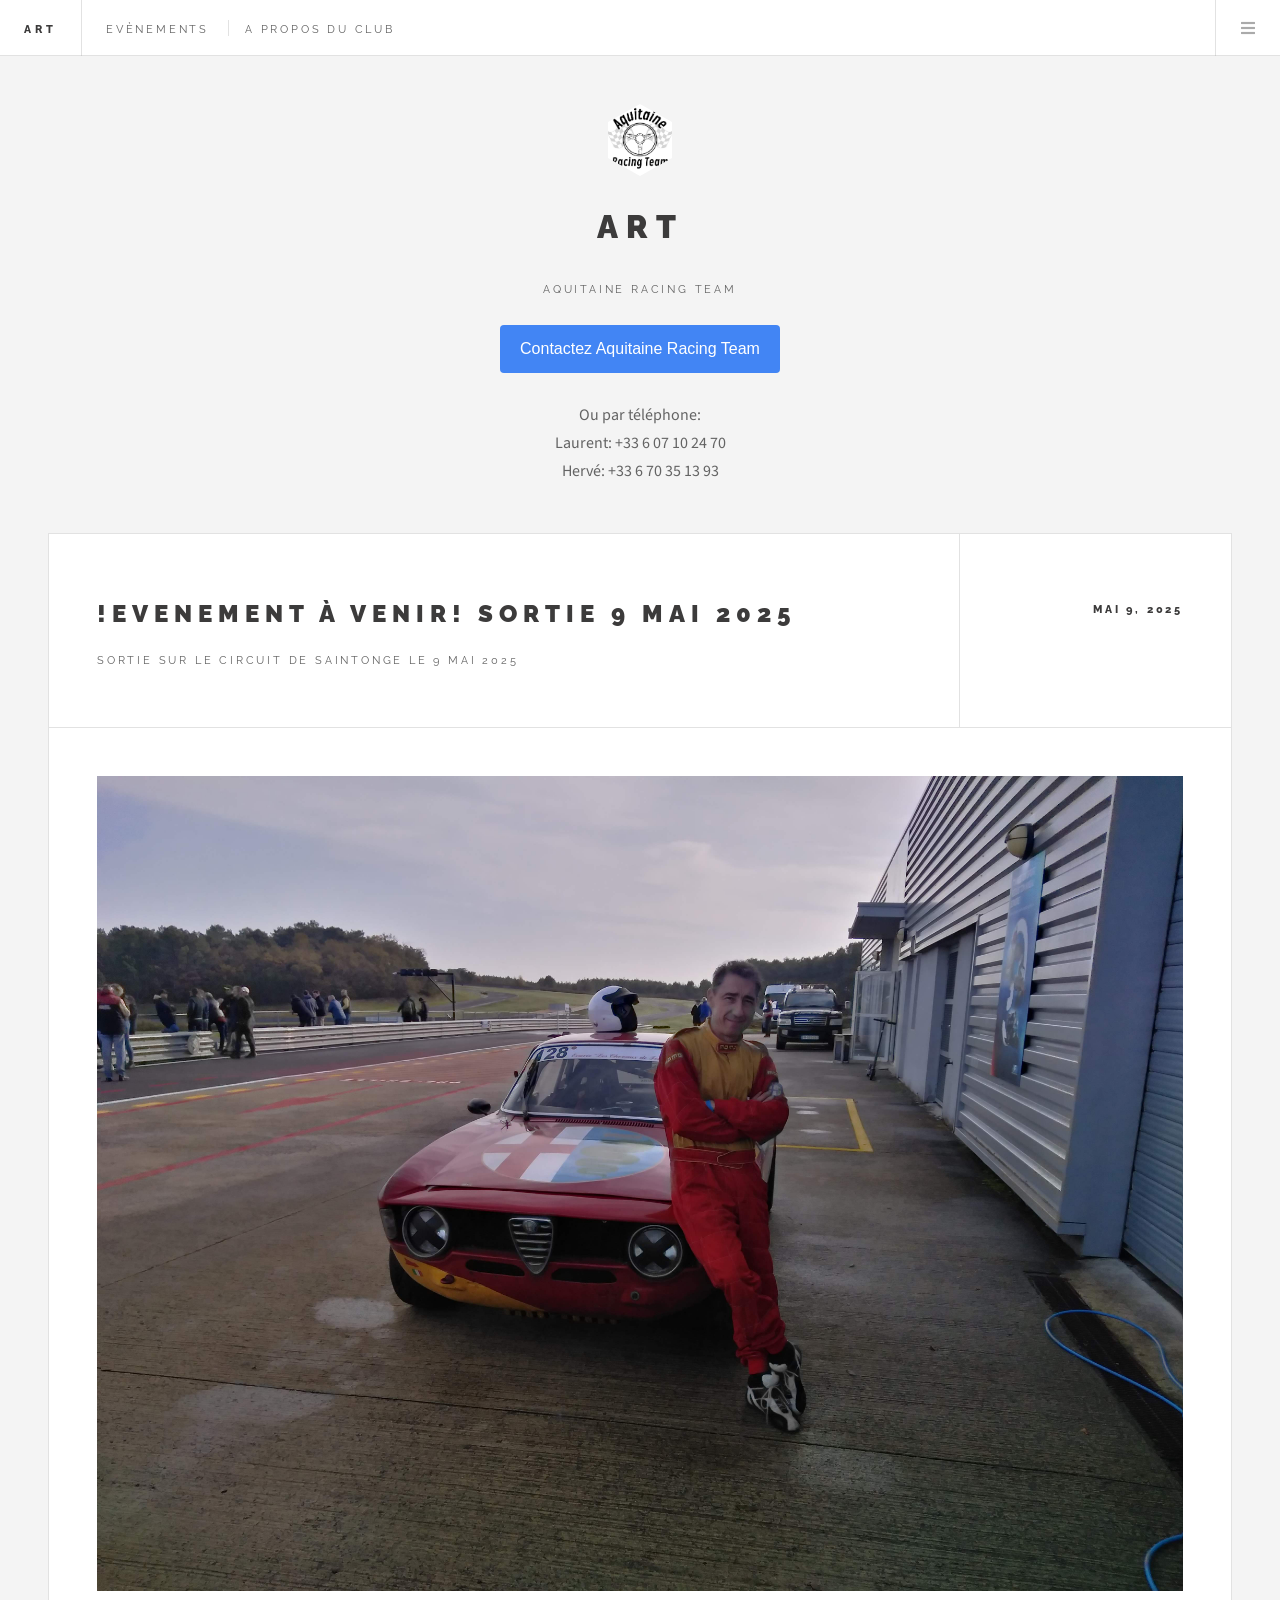
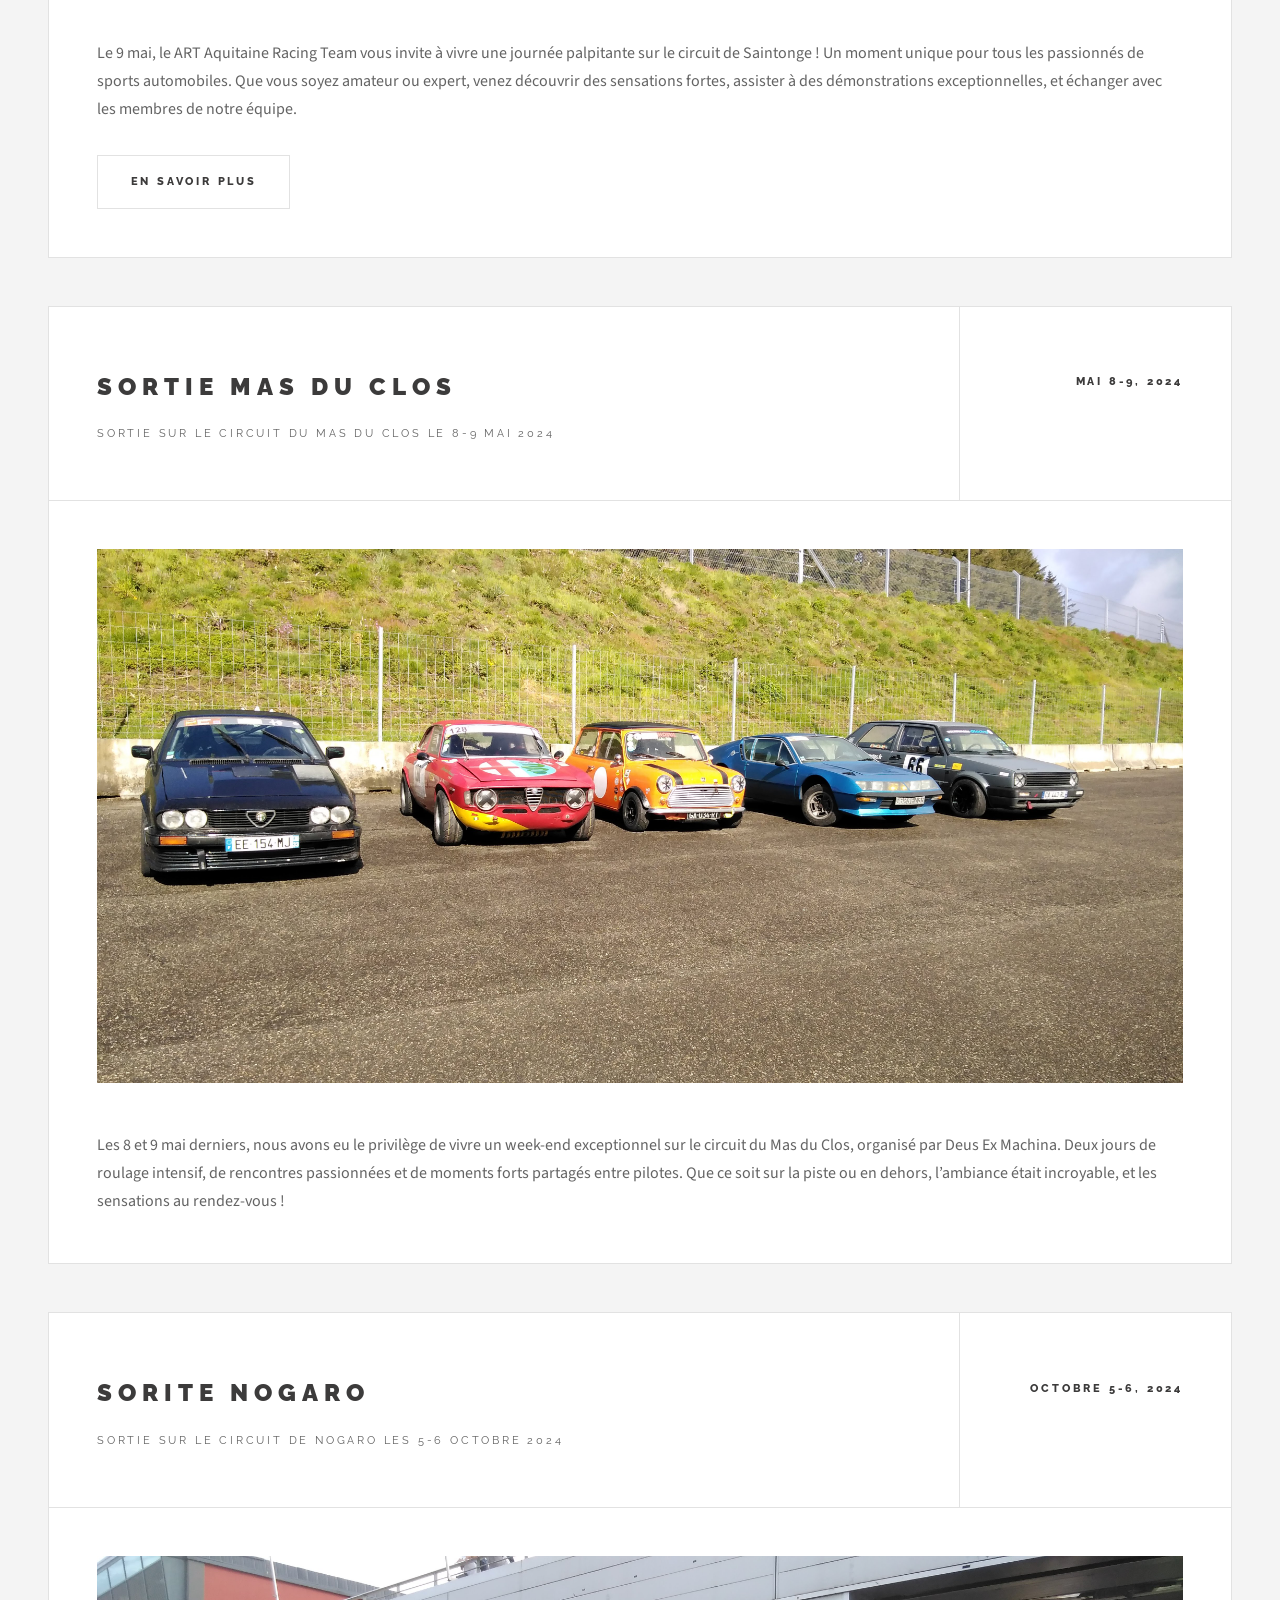
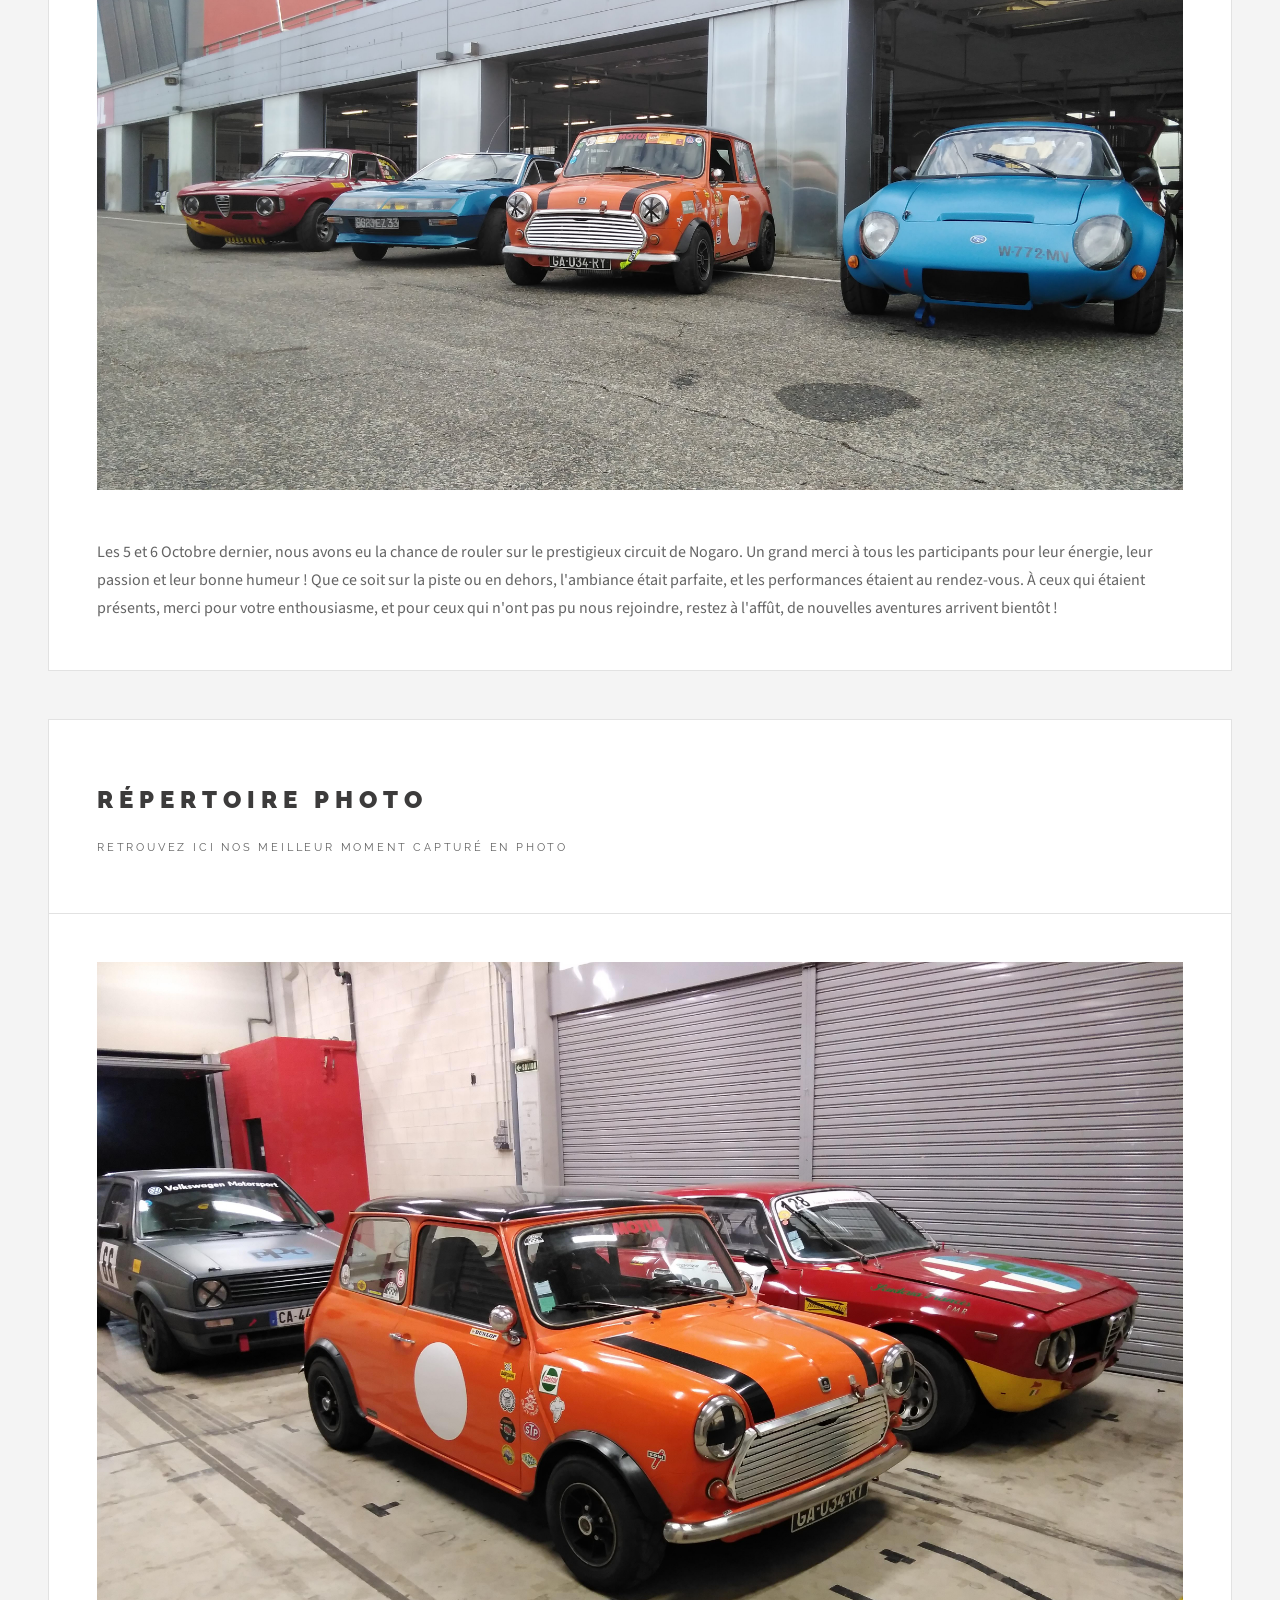
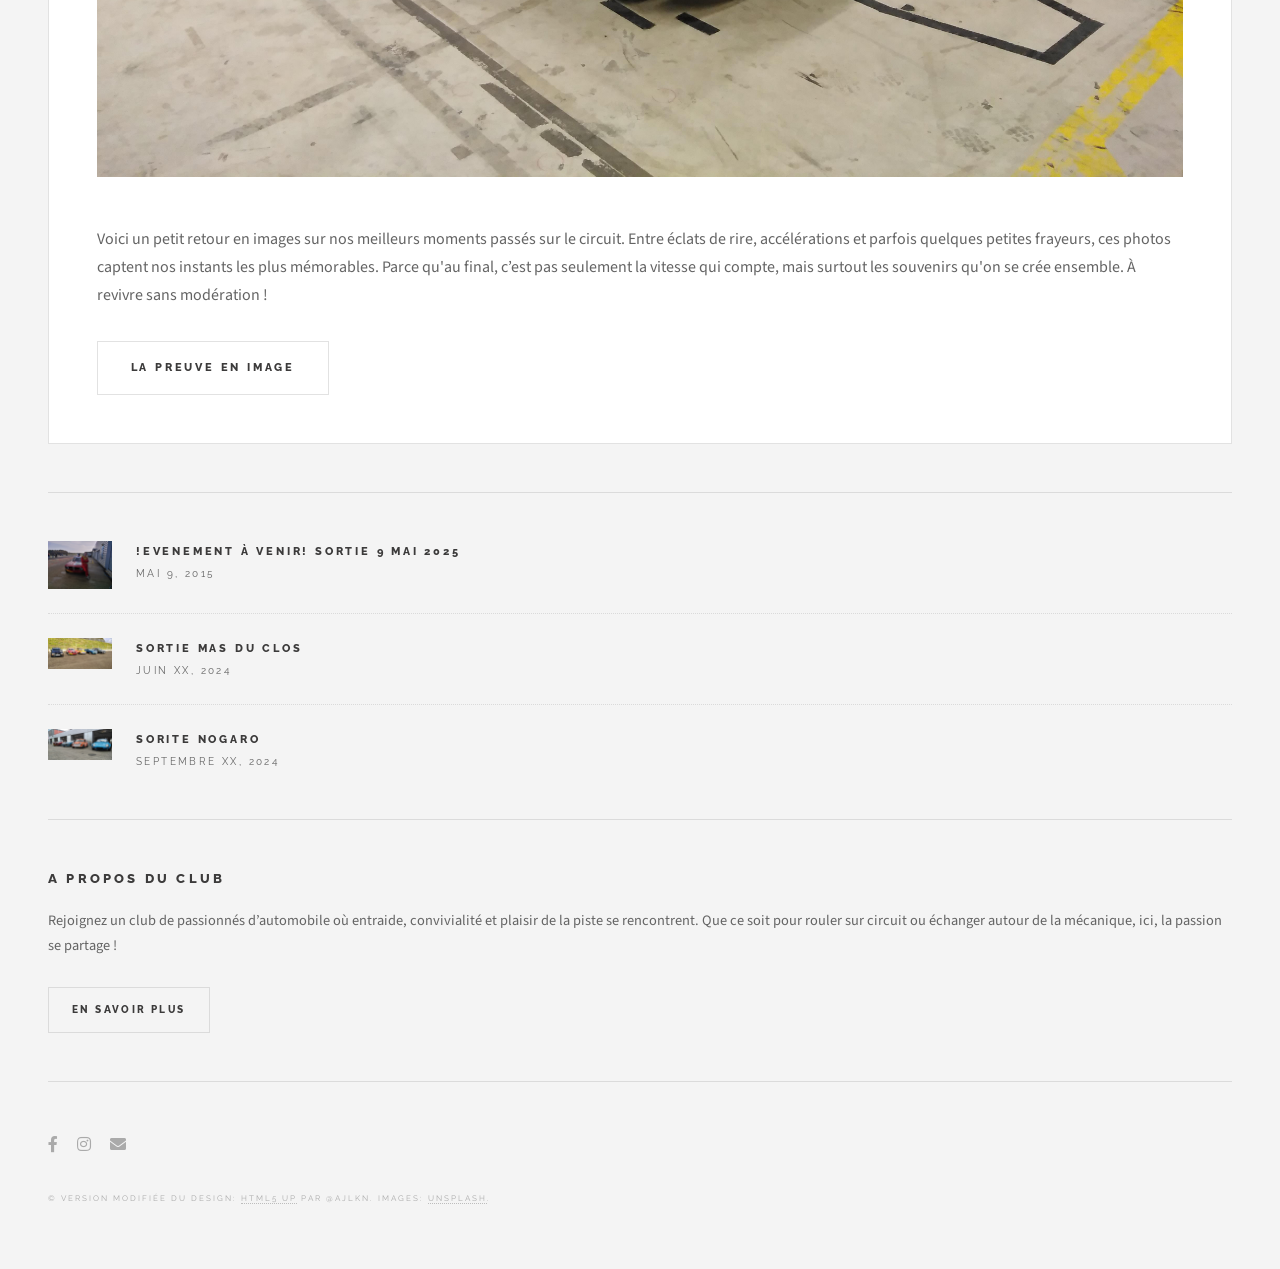
==== commit 91a0735e: "Update index.html" ====
--- a/index.html
+++ b/index.html
@@ -594,8 +594,9 @@
 							<section id="footer">
 								<ul class="icons">
 									<li><a href="https://www.facebook.com/groups/492810960490464" class="icon brands fa-facebook-f"><span class="label">Facebook</span></a></li>
+									<li><a href="https://www.instagram.com" class="icon brands fa-instagram"><span class="label">Instagram</span></a></li>
 									<li><a href="Mail_page.html" class="icon solid fa-envelope"><span class="label">Email</span></a></li>
-									<li><a href="https://www.instagram.com" class="icon brands fa-instagram"><span class="label">Instagram</span></a></li>
+									
 								</ul>
 								<p class="copyright">&copy; Version modifiée du Design: <a href="http://html5up.net">HTML5 UP</a> par @ajlkn. Images: <a href="http://unsplash.com">Unsplash</a>.</p>
 							</section>
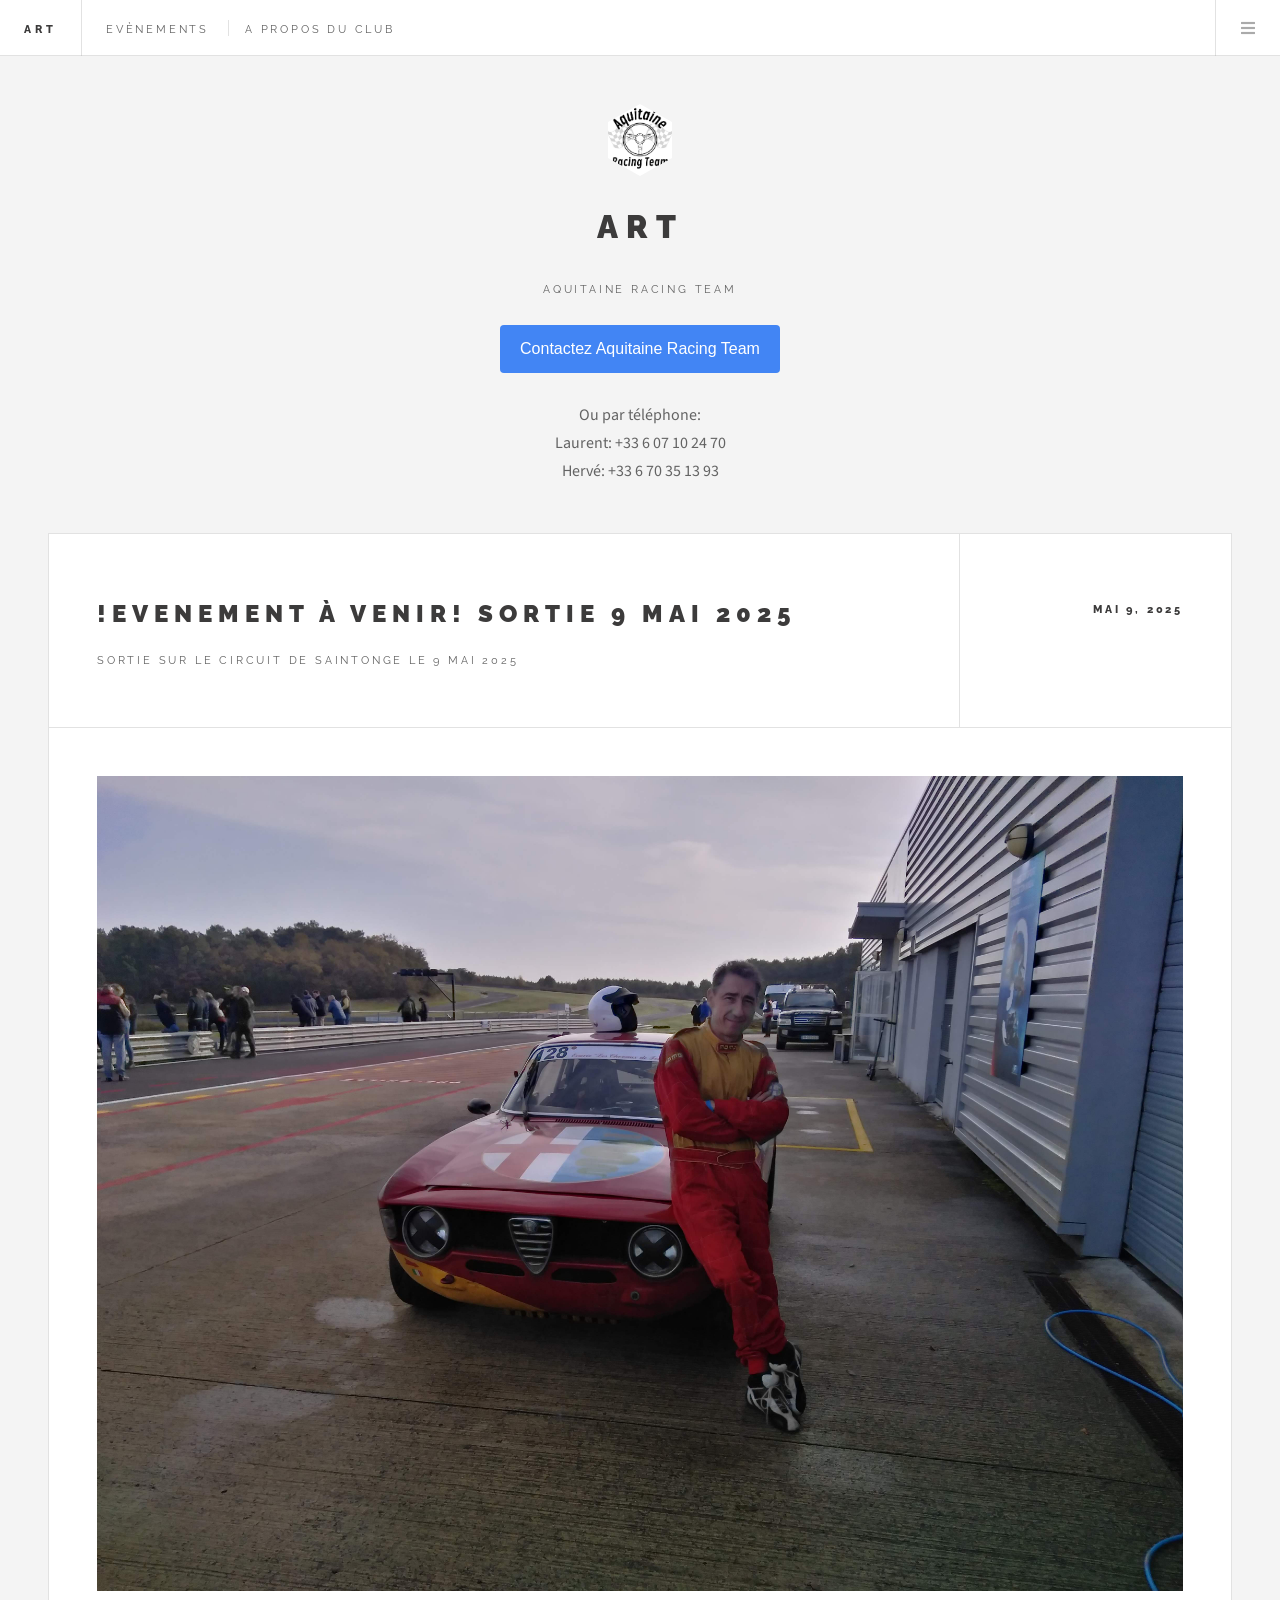
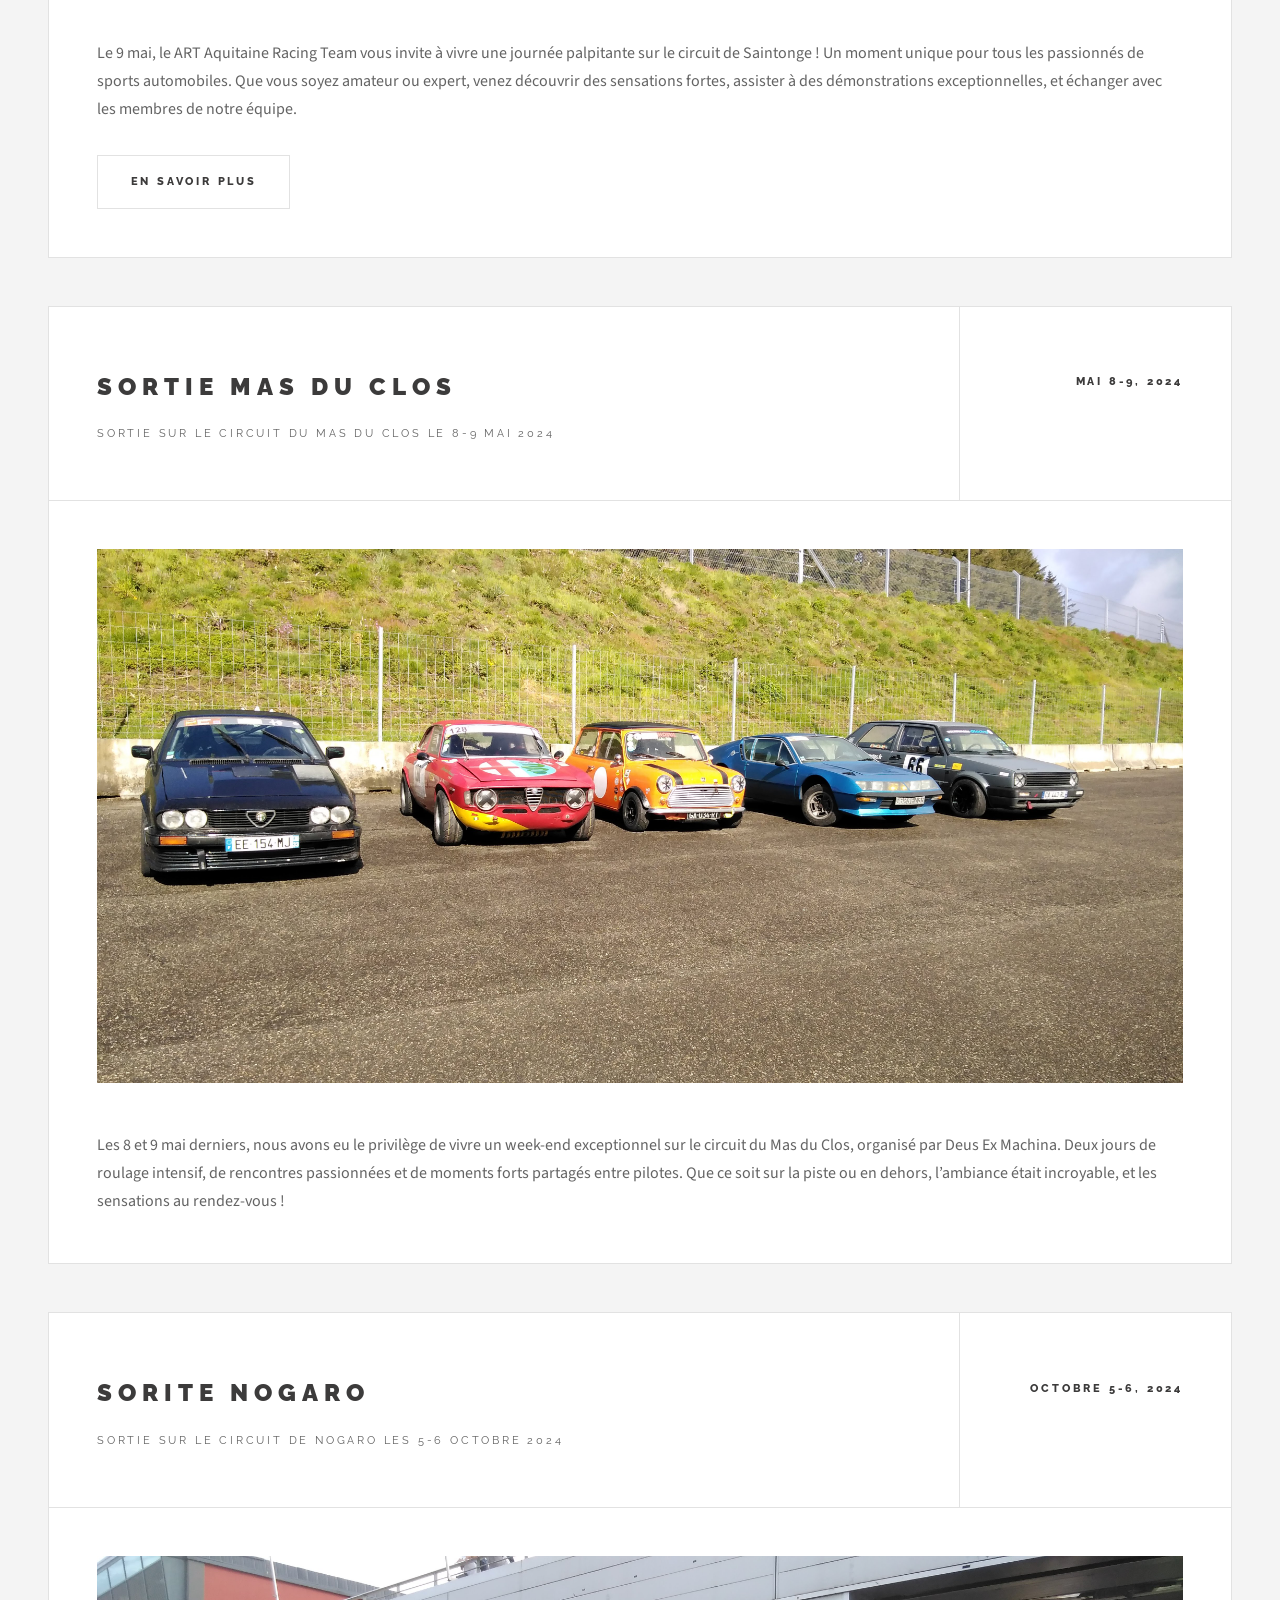
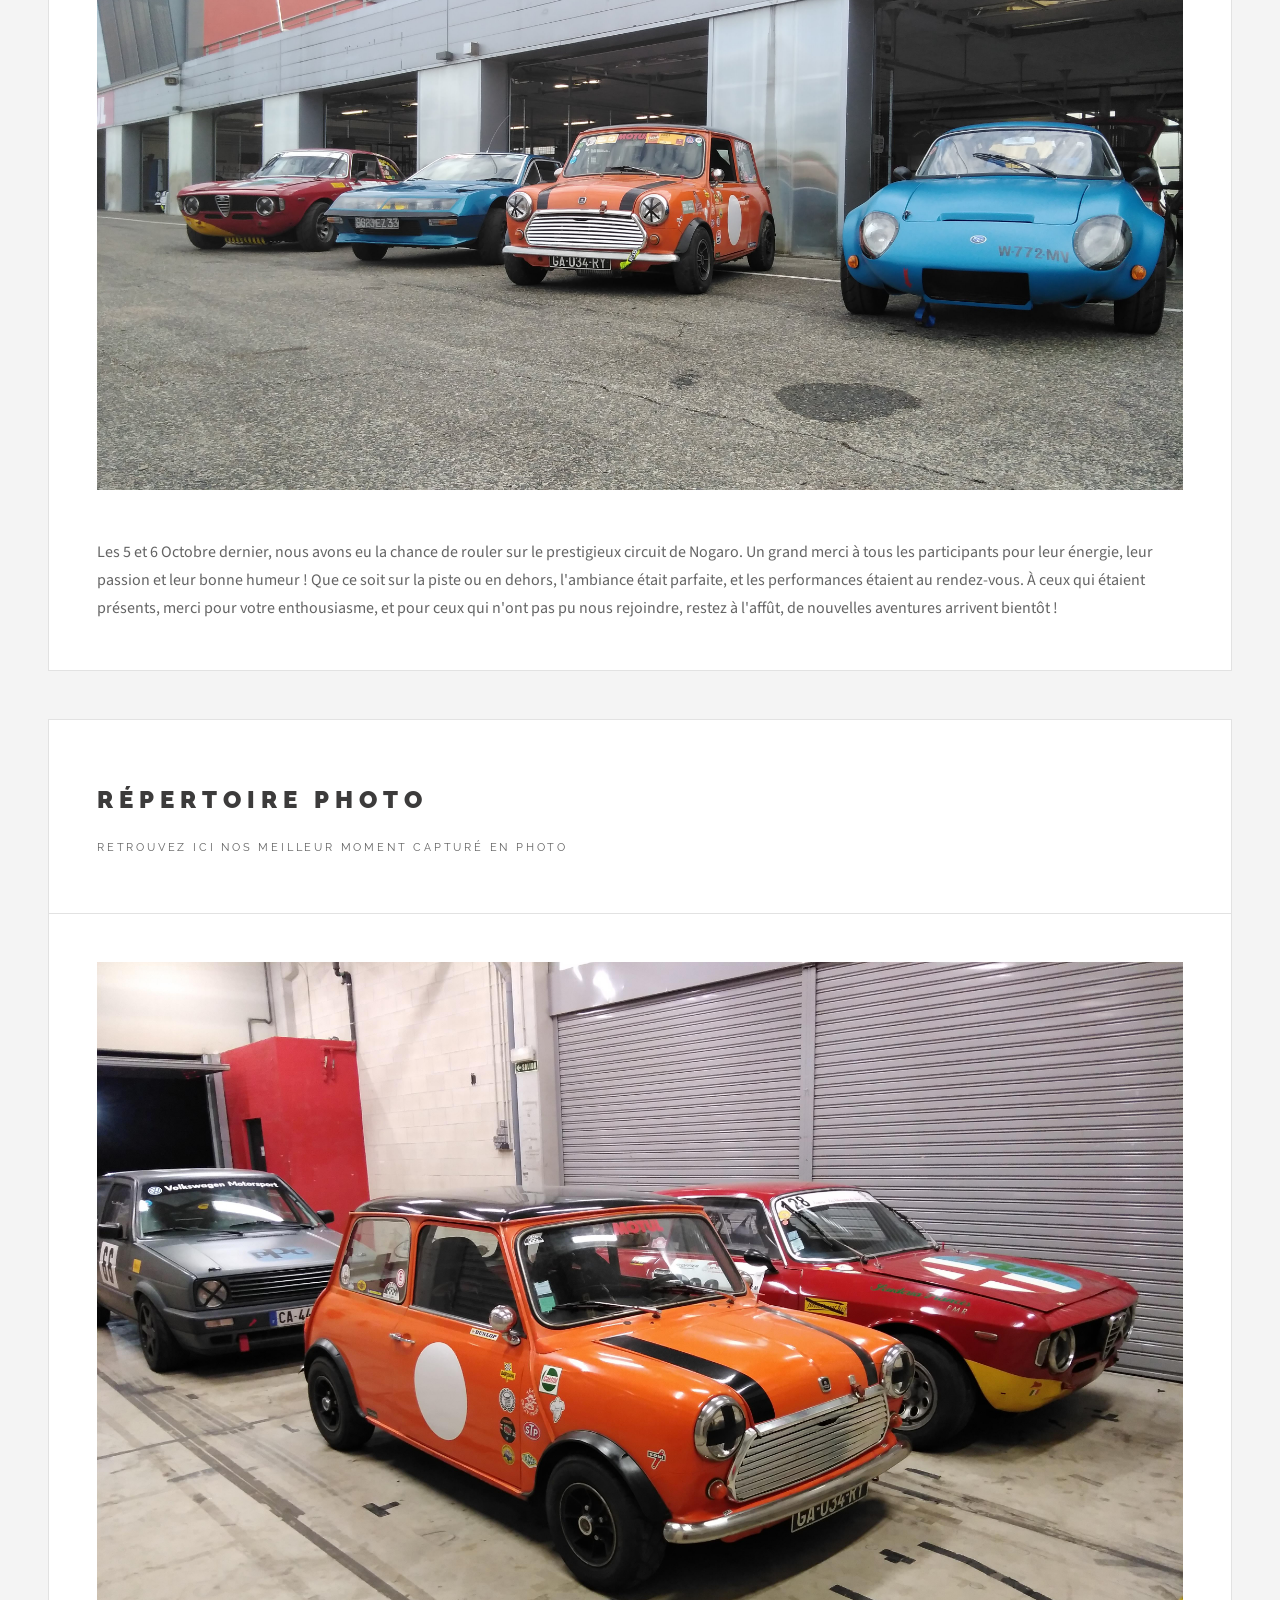
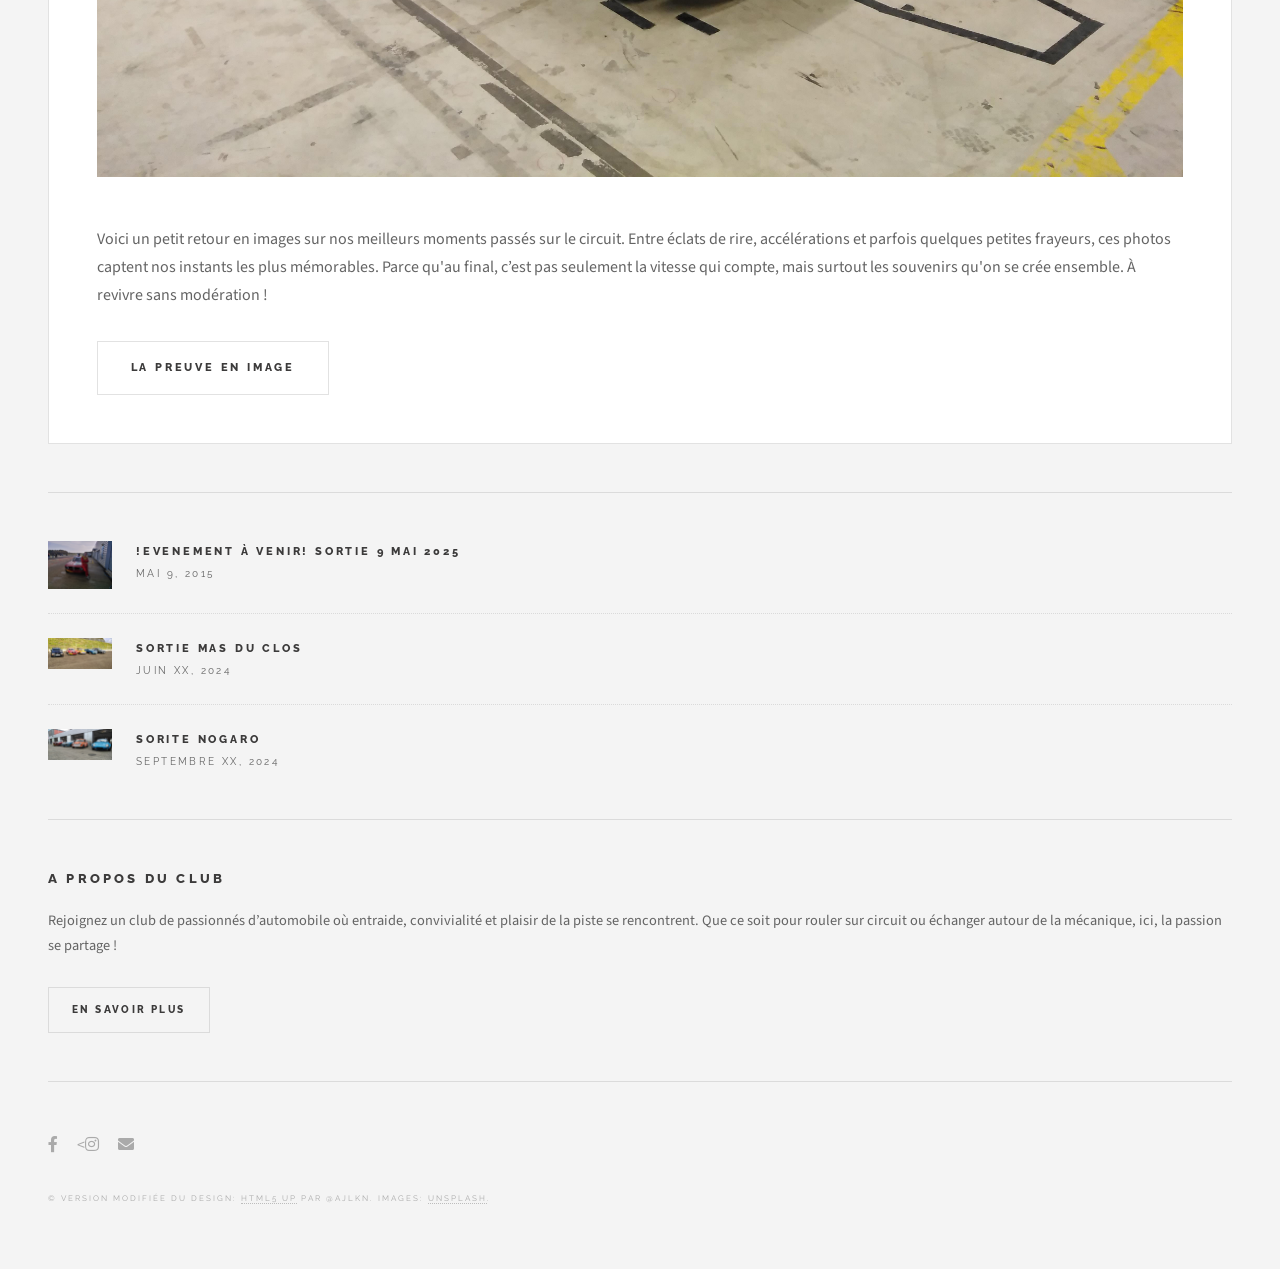
==== commit 0b2f6318: "Update index.html" ====
--- a/index.html
+++ b/index.html
@@ -594,7 +594,7 @@
 							<section id="footer">
 								<ul class="icons">
 									<li><a href="https://www.facebook.com/groups/492810960490464" class="icon brands fa-facebook-f"><span class="label">Facebook</span></a></li>
-									<li><a href="https://www.instagram.com" class="icon brands fa-instagram"><span class="label">Instagram</span></a></li>
+									<<li><a href="https://www.instagram.com" class="fab fa-instagram"><span class="label">Instagram</span></a></li>
 									<li><a href="Mail_page.html" class="icon solid fa-envelope"><span class="label">Email</span></a></li>
 									
 								</ul>
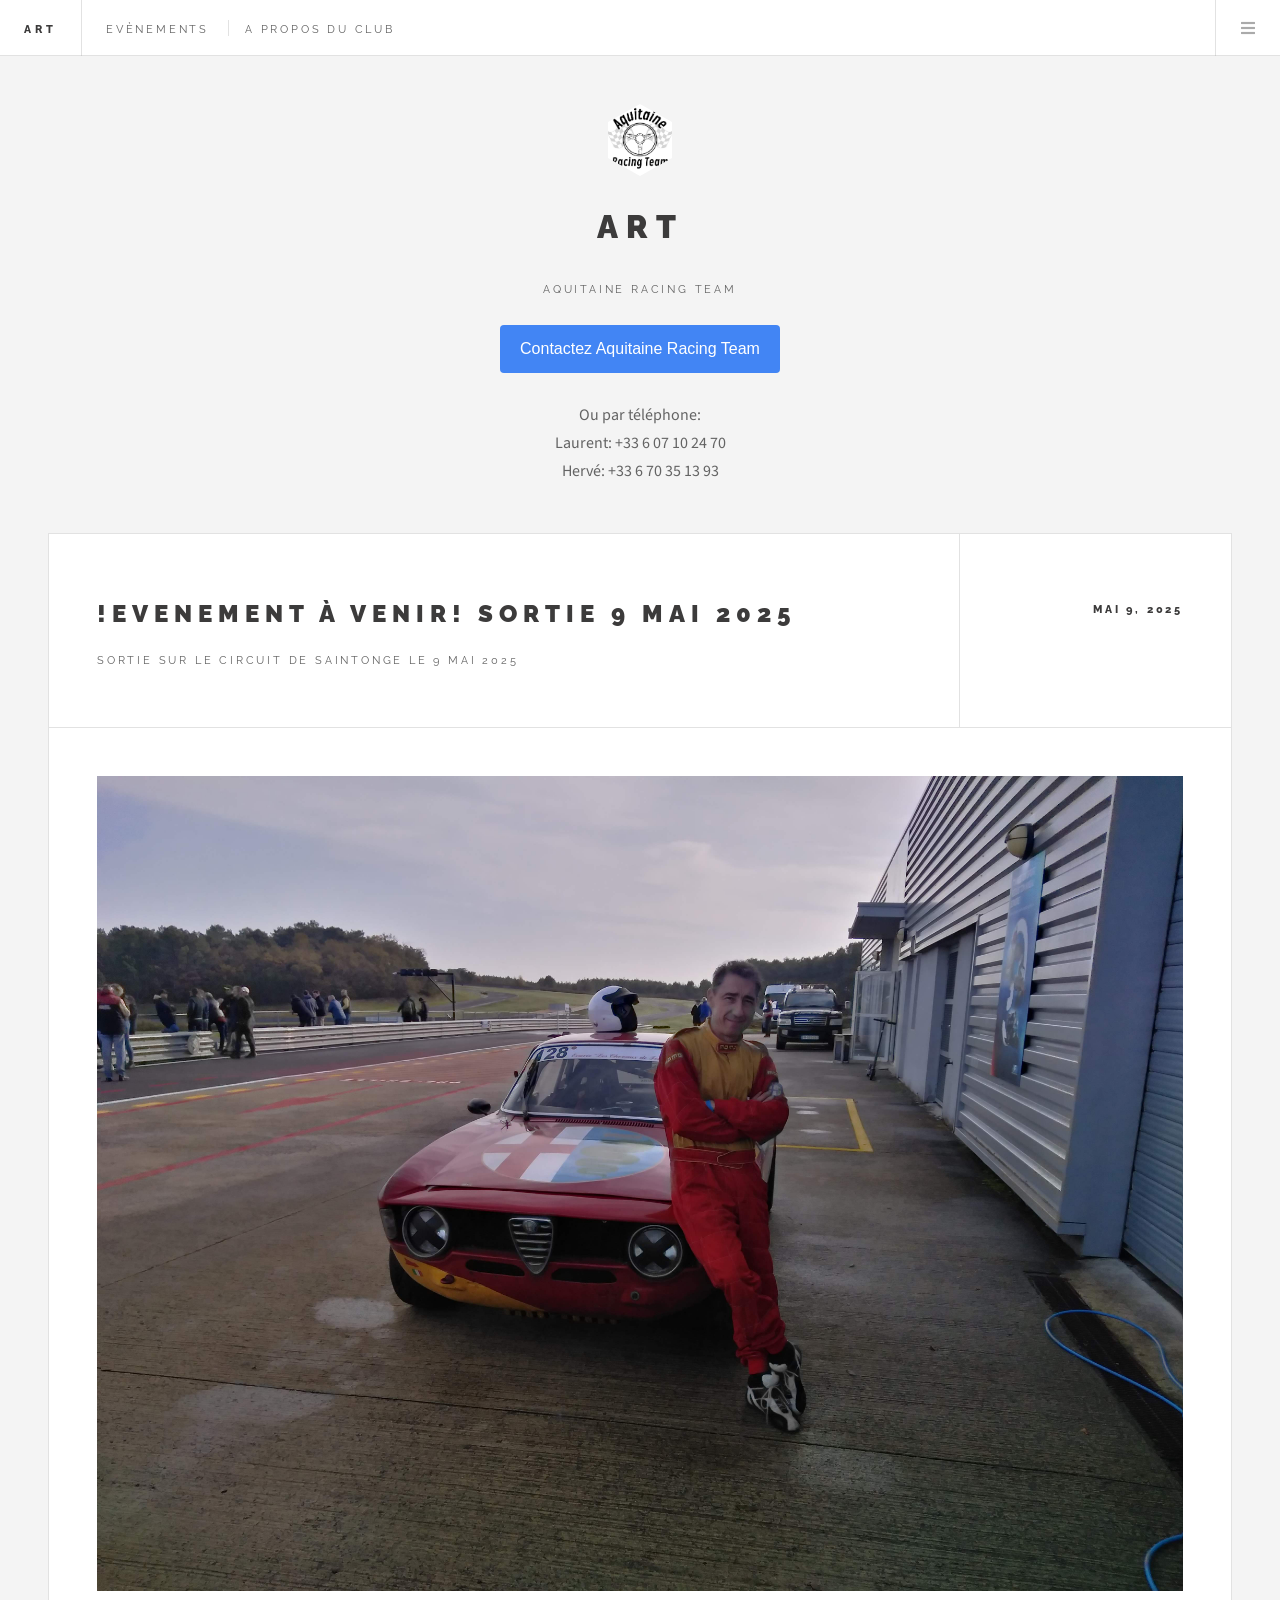
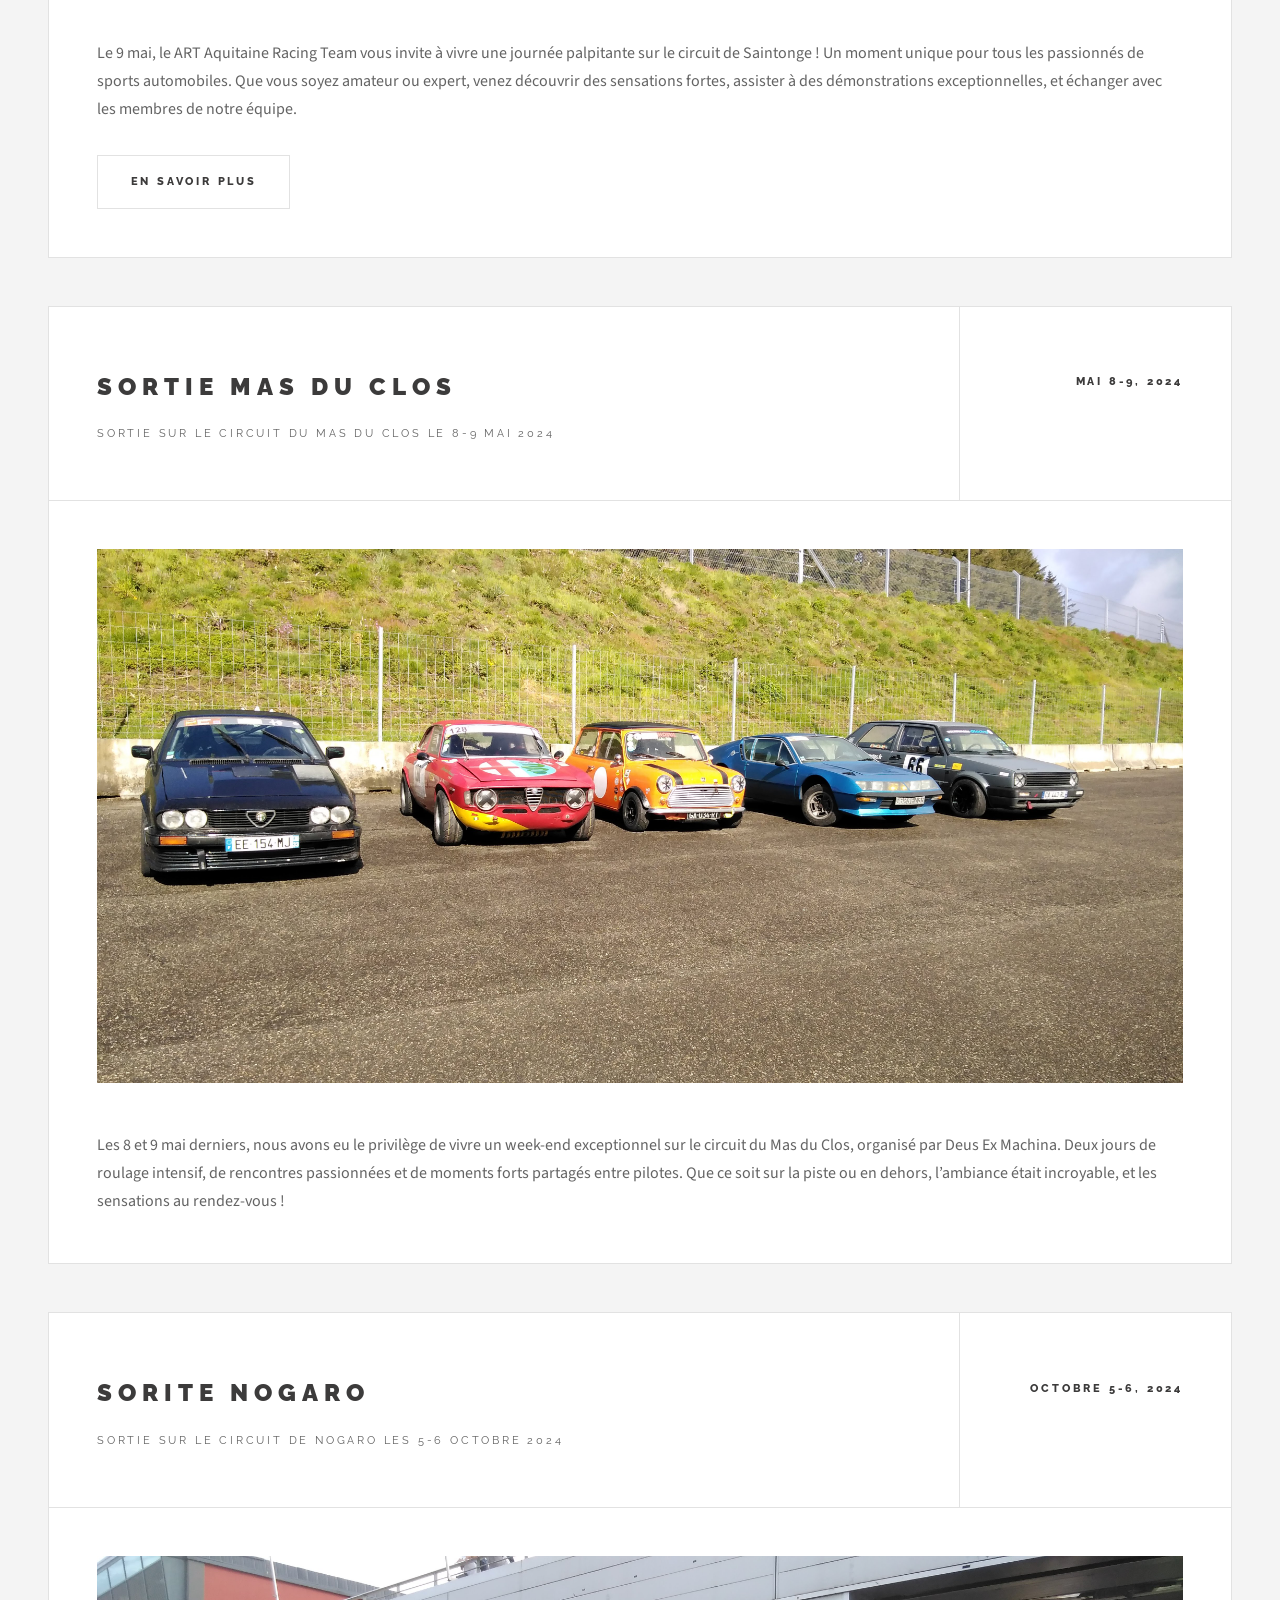
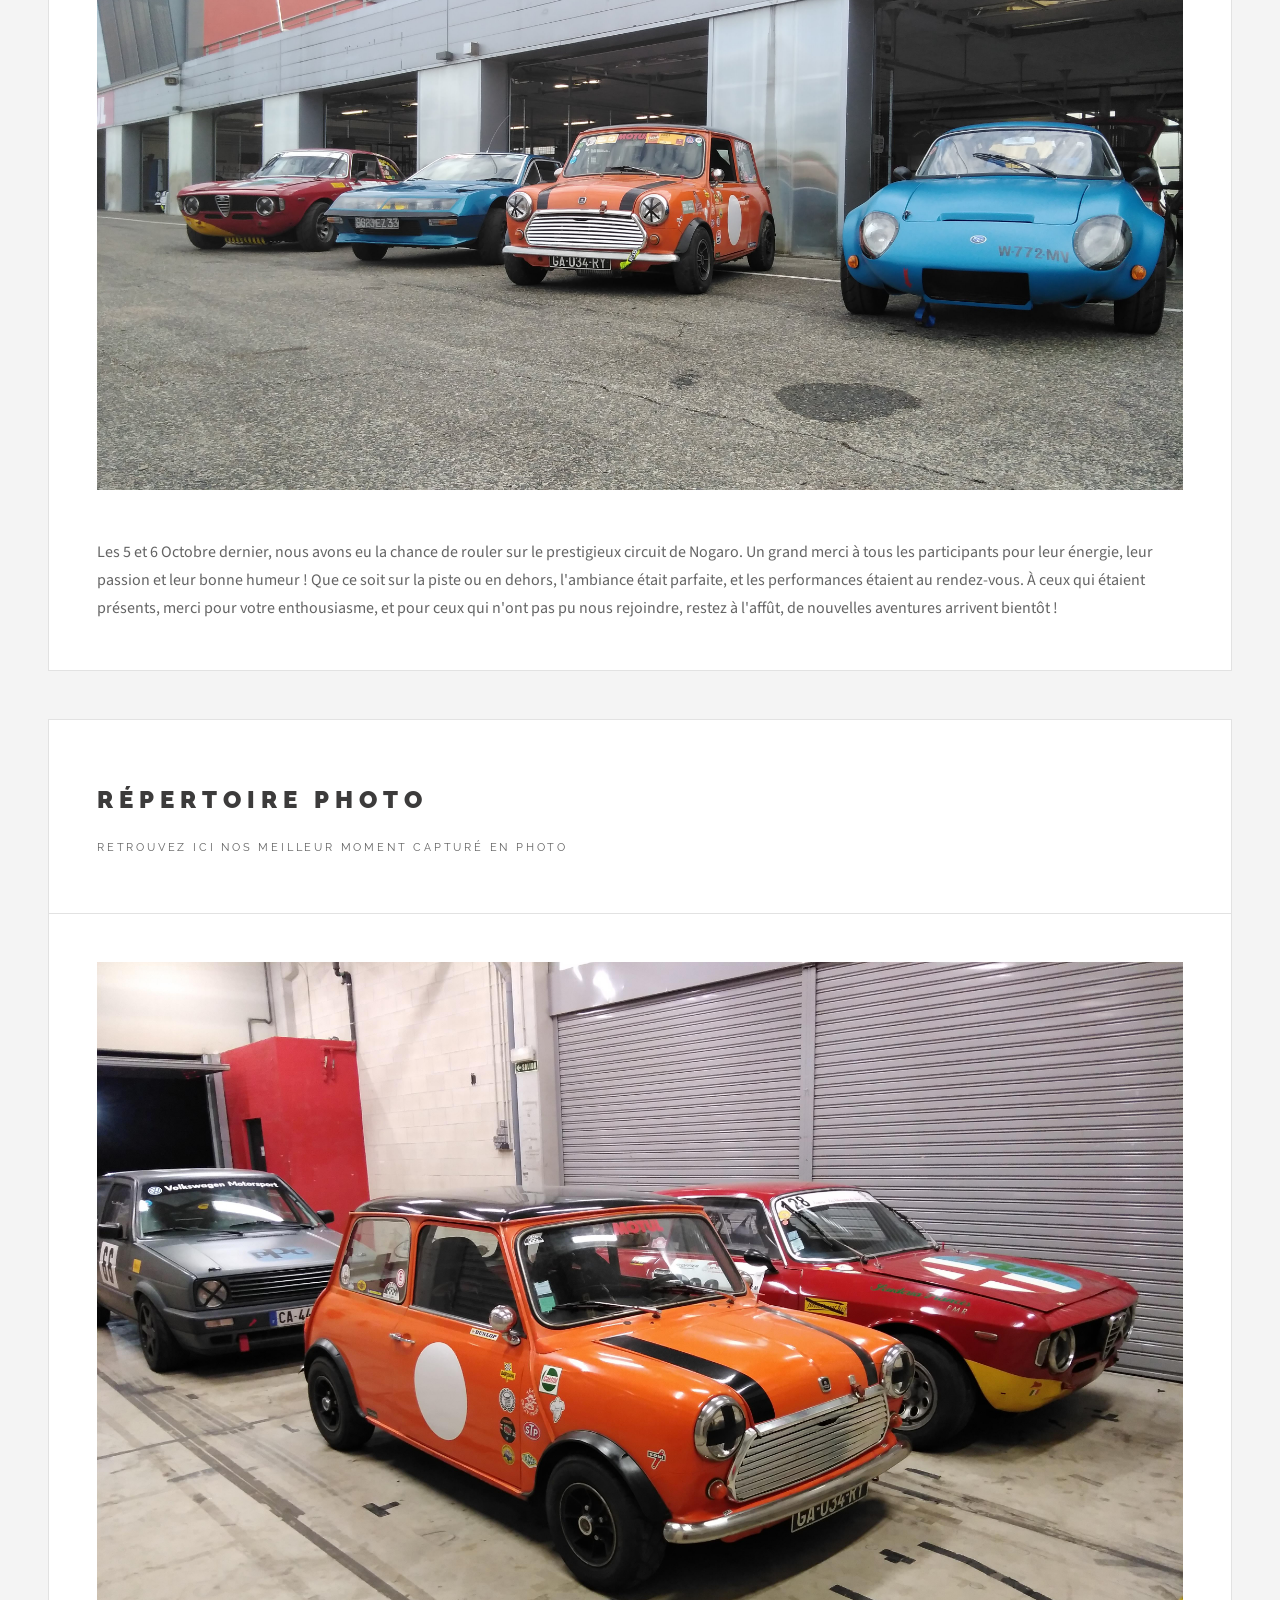
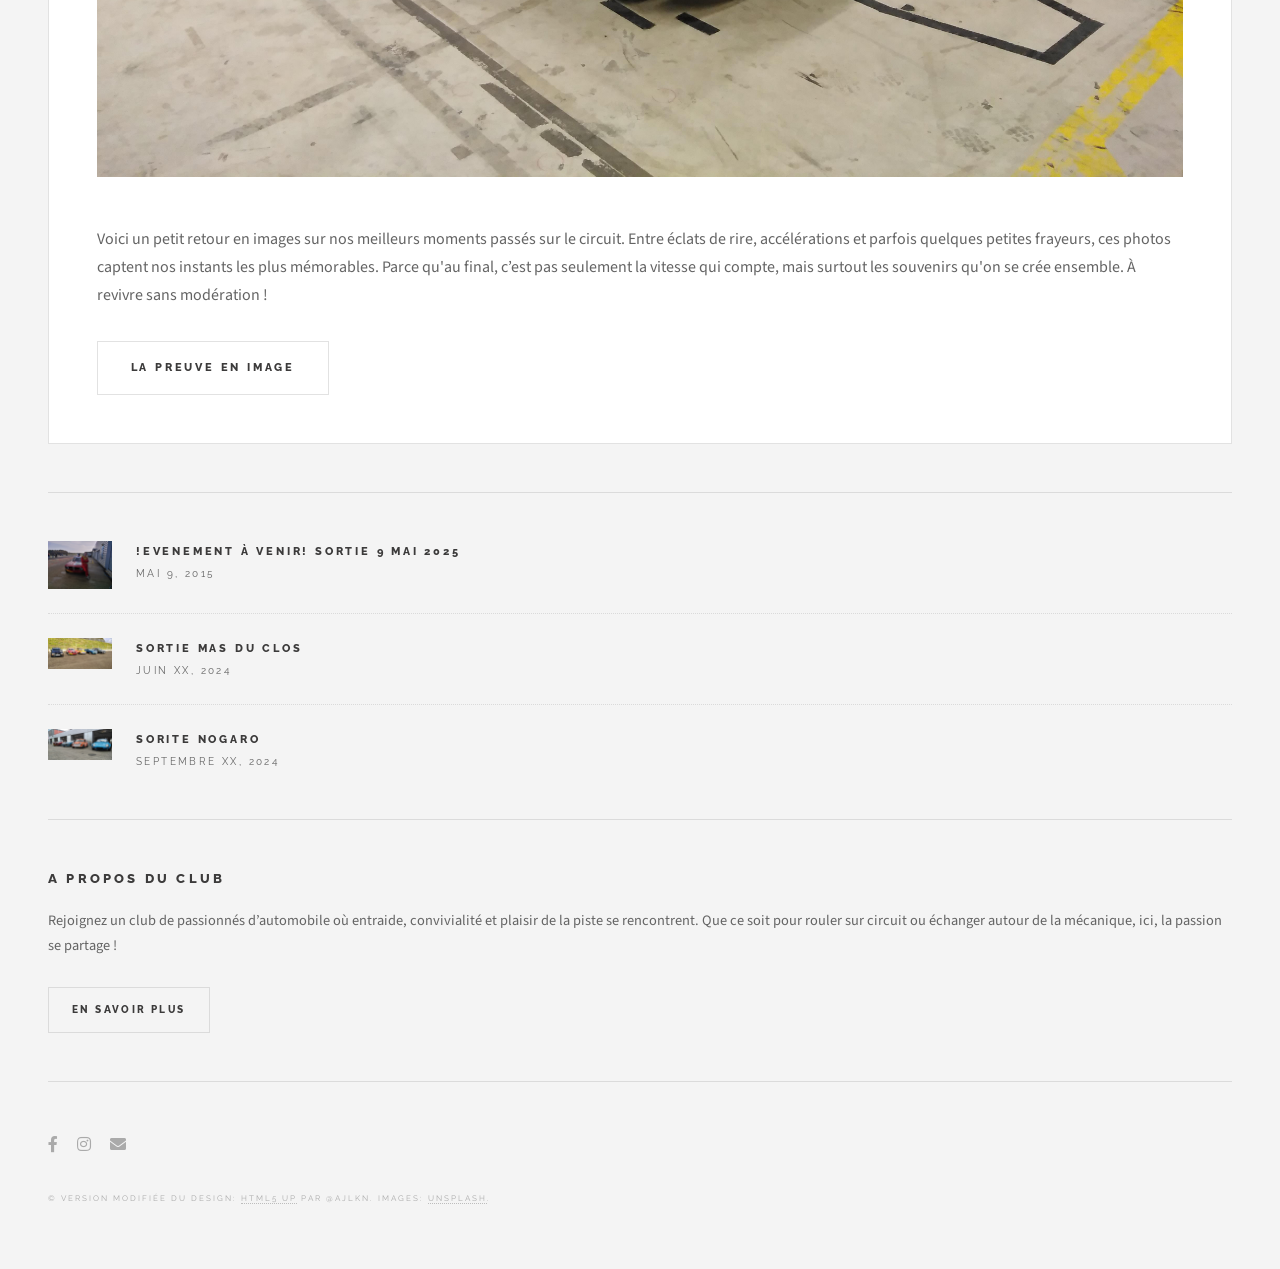
==== commit 7b923816: "Update index.html" ====
--- a/index.html
+++ b/index.html
@@ -594,7 +594,7 @@
 							<section id="footer">
 								<ul class="icons">
 									<li><a href="https://www.facebook.com/groups/492810960490464" class="icon brands fa-facebook-f"><span class="label">Facebook</span></a></li>
-									<<li><a href="https://www.instagram.com" class="fab fa-instagram"><span class="label">Instagram</span></a></li>
+									<li><a href="https://www.instagram.com" class="icon brands fa-instagram"><span class="label">Instagram</span></a></li>
 									<li><a href="Mail_page.html" class="icon solid fa-envelope"><span class="label">Email</span></a></li>
 									
 								</ul>
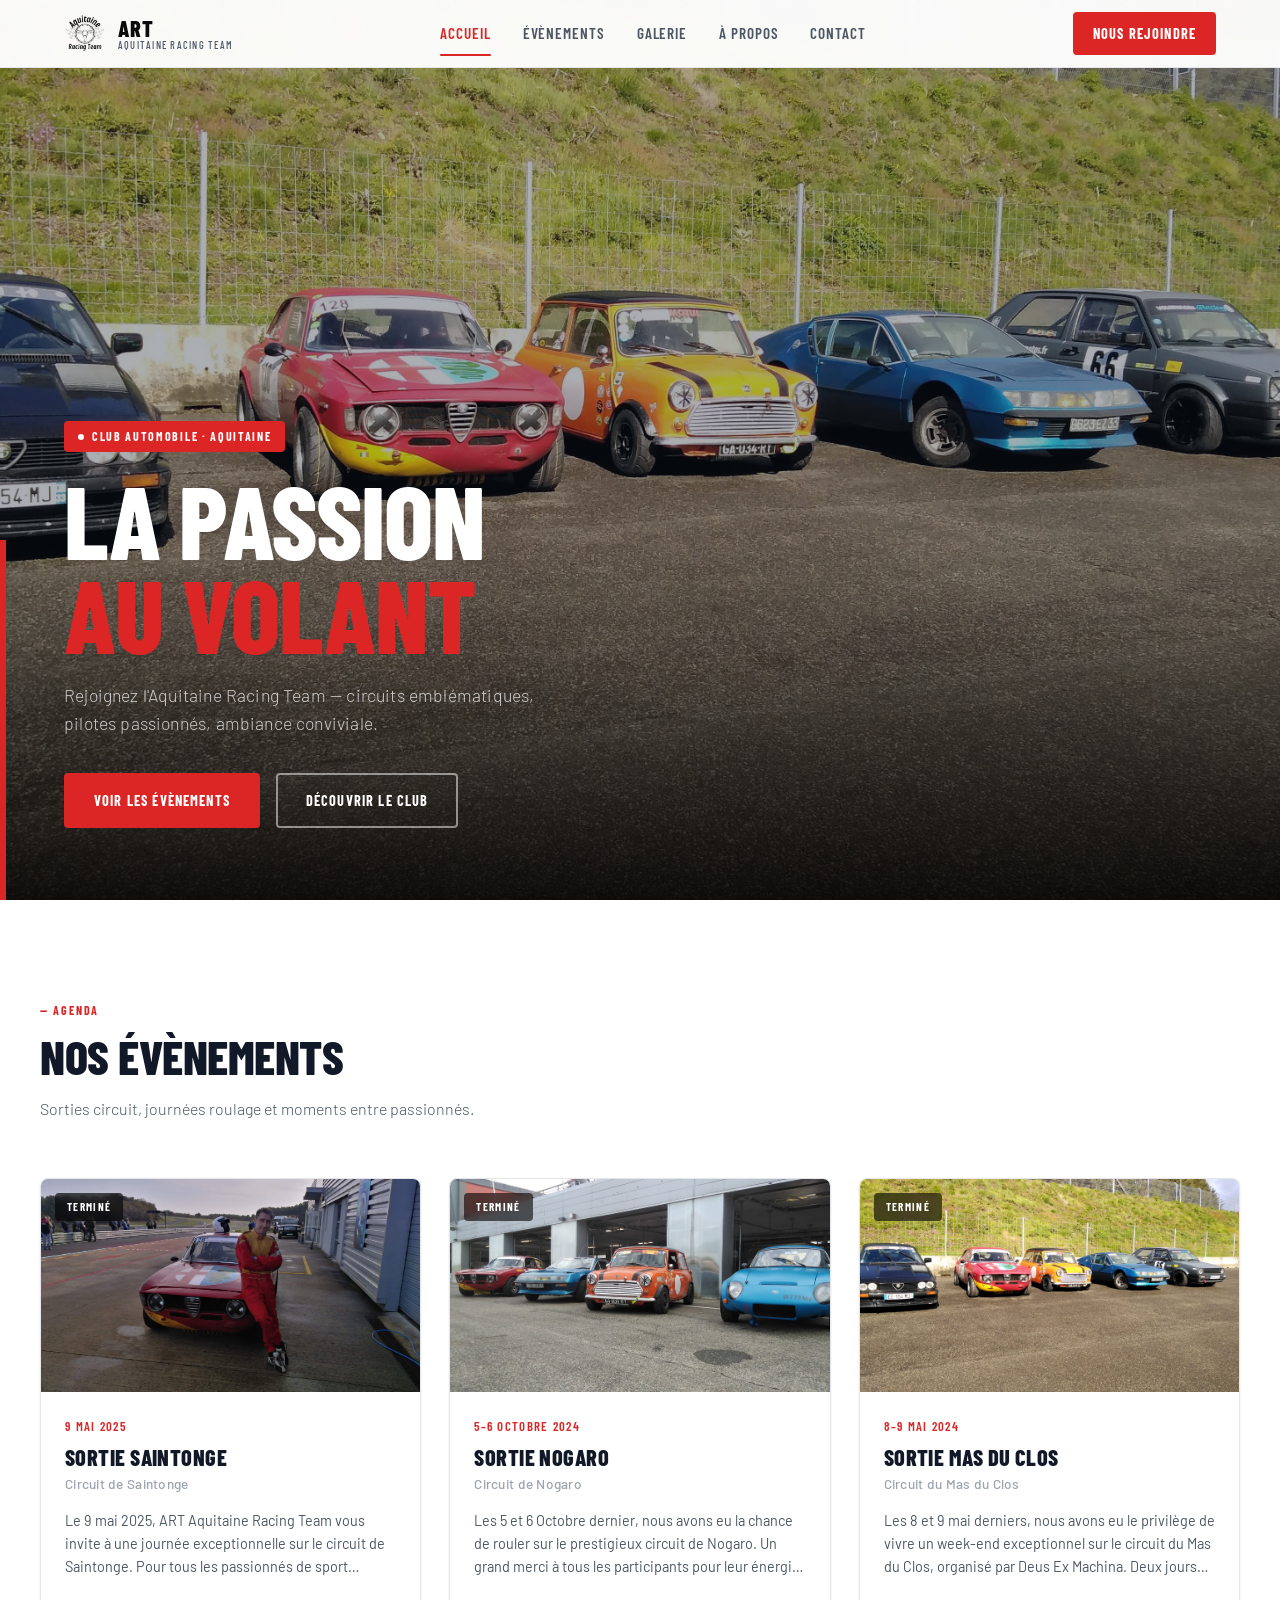
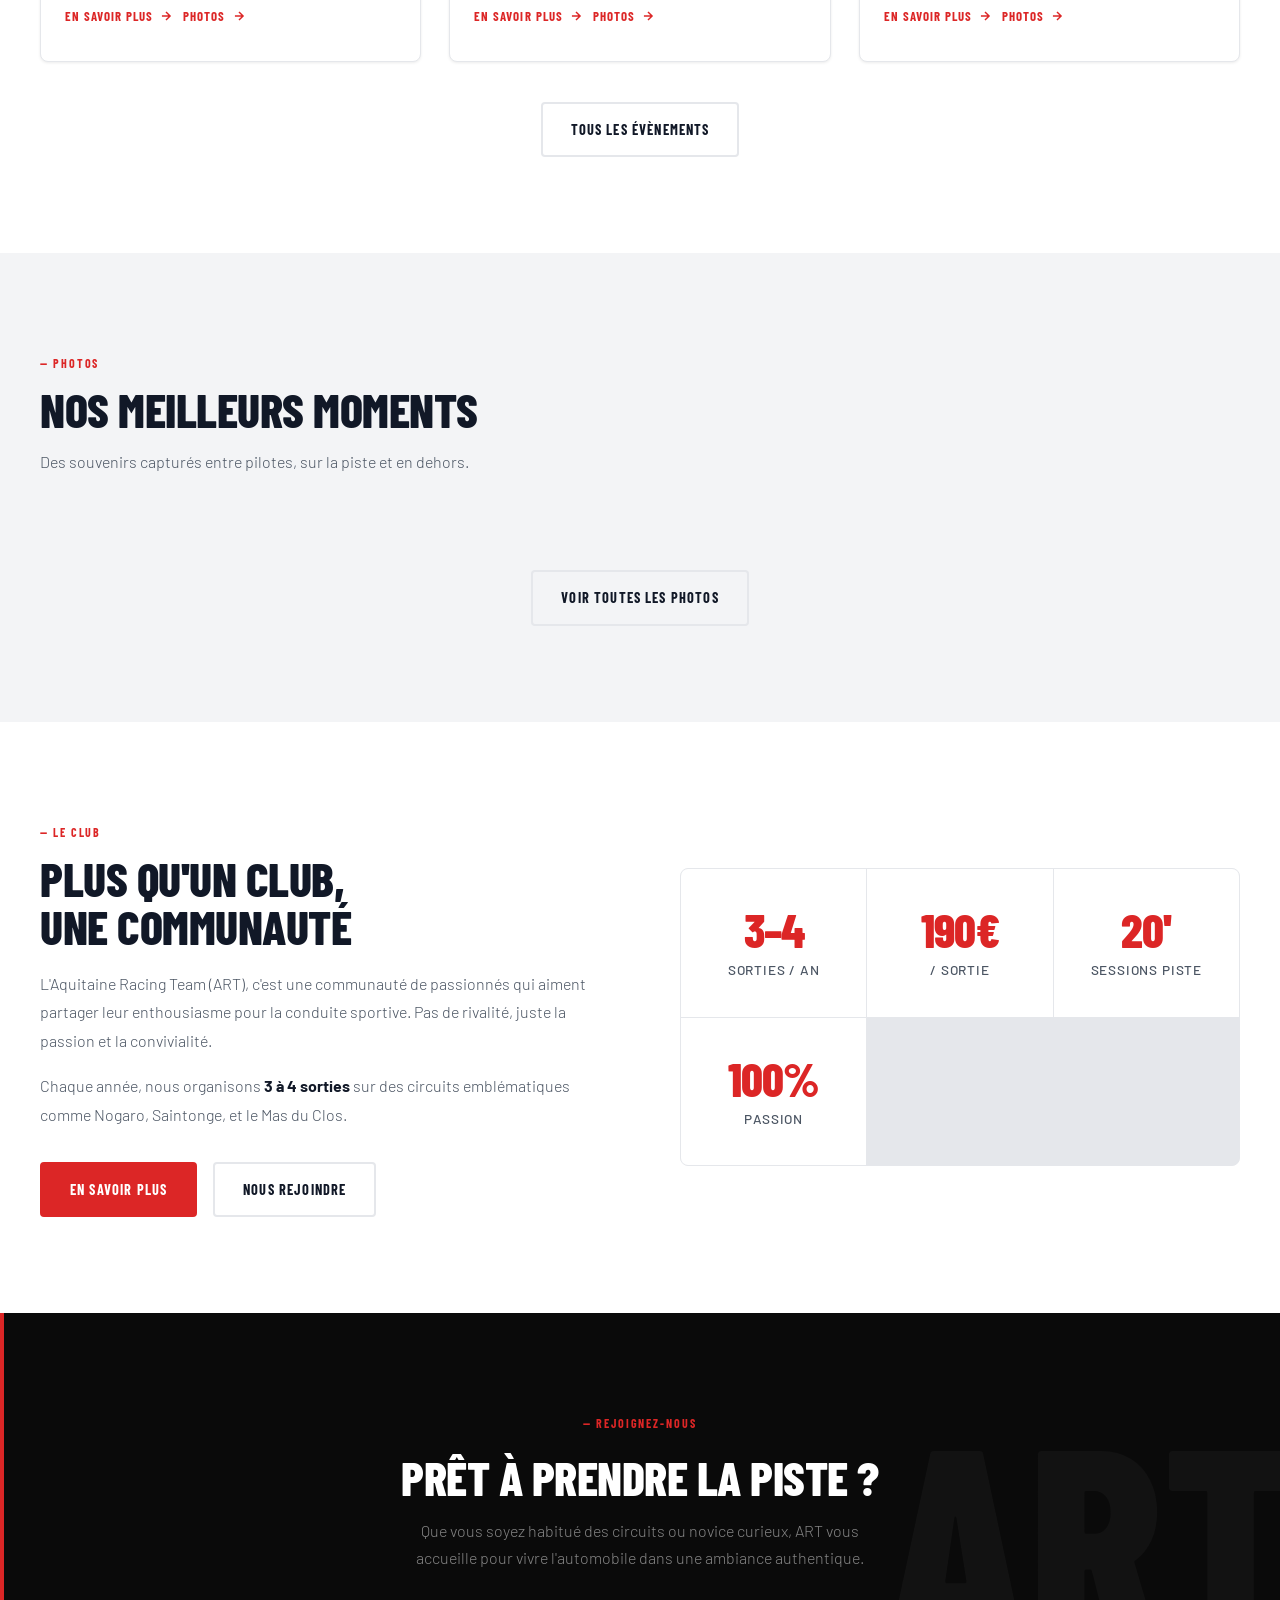
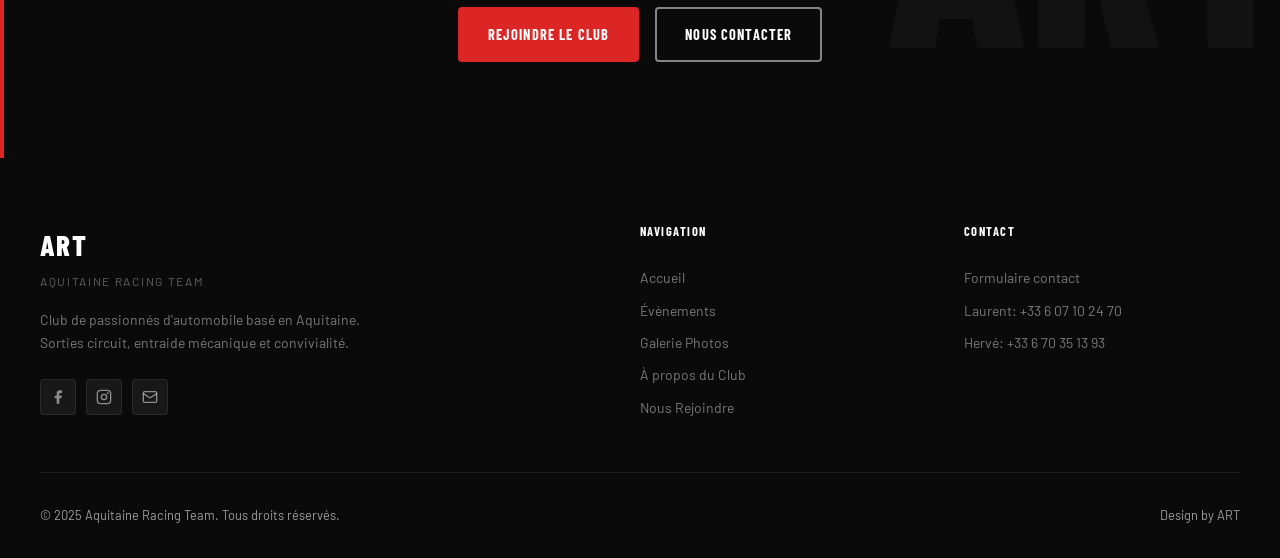
==== commit 6bf9d360: "Mise a jour complète du site" ====
--- a/index.html
+++ b/index.html
@@ -1,617 +1,260 @@
-<!DOCTYPE HTML>
-<!--
-	Future Imperfect by HTML5 UP
-	html5up.net | @ajlkn
-	Free for personal and commercial use under the CCA 3.0 license (html5up.net/license)
--->
-<html>
-	<head>
-		<title>ART Home Page</title>
-		<meta charset="utf-8" />
-		<meta name="viewport" content="width=device-width, initial-scale=1, user-scalable=no" />
-		<link rel="stylesheet" href="assets/css/main.css" />
-		<link rel="icon" href="images/Logo-art-seul.jpg" type="image/x-icon">
-		<style>
-			.email-button {
-				display: inline-block;
-				padding: 10px 20px;
-				background-color: #4285f4;
-				color: white;
-				text-decoration: none;
-				font-family: Arial, sans-serif;
-				font-size: 16px;
-				border-radius: 4px;
-				border: none;
-				cursor: pointer;
-				transition: background-color 0.3s;
-			}
-			
-			.email-button:hover {
-				background-color: #3367d6;
-			}
-		</style>
-	</head>
-	<body class="is-preload">
-
-		<!-- Wrapper -->
-			<div id="wrapper">
-
-				<!-- Header -->
-					<header id="header">
-						<h1><a href="index.html">ART</a></h1>
-						<nav class="links">
-							<ul>
-								<li><a href="Blog-post/single.html">Evènements</a></li>
-								<li><a href="A propos du club.html">A propos du Club</a></li>
-								
-							</ul>
-						</nav>
-						
-						<nav class="main">							
-							<ul>
-								<li class="menu">
-									<a class="fa-bars" href="#menu">Menu</a>
-								</li>
-							</ul>
-						</nav>
-						
-					</header>
-
-					<!-- Menu -->
-						<section id="menu">
-
-							
-
-
-							<!-- Actions Log-In-->
-								<section>
-									<ul class="actions stacked">
-										<li><a href="#" class="button large fit">Log In</a></li>
-									</ul>
-								</section>
-								
-						</section>
-
-				<!-- Main -->
-					<div id="main">
-
-						<!-- Post -->
-							<article class="post">
-								<header>
-									<div class="title">
-										<h2><a href="Blog-post/single.html">!Evenement à Venir! Sortie 9 Mai 2025</a></h2>
-										<p>Sortie sur le Circuit de Saintonge le 9 Mai 2025</p>
-									</div>
-									<div class="meta">
-										<time class="published" datetime="2015-11-01">Mai 9, 2025</time>
-									</div>
-								</header>
-								<a href="Blog-post/single.html" class="image featured"><img src="images/Saintonge_Laurent.jpg" alt="" /></a>
-								<p>Le 9 mai, le ART Aquitaine Racing Team vous invite à vivre une journée palpitante sur le circuit de Saintonge ! 
-									Un moment unique pour tous les passionnés de sports automobiles. Que vous soyez amateur ou expert, venez découvrir 
-									des sensations fortes, assister à des démonstrations exceptionnelles, et échanger avec les membres de notre équipe.<p>
-								<footer>
-									<ul class="actions">
-										<li><a href="Blog-post/single.html" class="button large">En Savoir Plus</a></li>
-									</ul>
-								</footer>
-							</article>
-
-						<!-- Post -->
-						<article class="post">
-							<header>
-								<div class="title">
-									<h2><a href="#">Sortie Mas du Clos </a></h2>
-									<p>Sortie sur le Circuit du Mas du Clos le 8-9 mai 2024</p>
-								</div>
-								<div class="meta">
-									<time class="published" datetime="2015-11-01">Mai 8-9, 2024</time>
-								</div>
-							</header>
-							<a href="#" class="image featured"><img src="images/Mas_du_clot_voitures.jpg" alt="" /></a>
-							<p>Les 8 et 9 mai derniers, nous avons eu le privilège de vivre un week-end exceptionnel sur le circuit du Mas du Clos, 
-								organisé par Deus Ex Machina. Deux jours de roulage intensif, de rencontres passionnées et de moments forts partagés entre pilotes.
-								 Que ce soit sur la piste ou en dehors, l’ambiance était incroyable, et les sensations au rendez-vous !<p>
-							<!-- 
-							<footer>
-								<ul class="actions">
-									<li><a href="#" class="button large">En Savoir Plus</a></li>
-								</ul>
-							</footer>
-							-->
-						</article>
-
-						<!-- Post -->
-						<article class="post">
-							<header>
-								<div class="title">
-									<h2><a href="#">Sorite Nogaro</a></h2>
-									<p>Sortie sur le Circuit de Nogaro les 5-6 Octobre 2024</p>
-								</div>
-								<div class="meta">
-									<time class="published" datetime="2015-11-01">Octobre 5-6, 2024</time>
-								</div>
-							</header>
-							<a href="#" class="image featured"><img src="images/Nogaro_voitures.jpg" alt="" /></a>
-							<p>Les 5 et 6 Octobre dernier, nous avons eu la chance de rouler sur le prestigieux circuit de Nogaro. Un grand merci à tous les 
-								participants pour leur énergie, leur passion et leur bonne humeur ! Que ce soit sur la piste ou en dehors, l'ambiance était 
-								parfaite, et les performances étaient au rendez-vous. À ceux qui étaient présents, merci pour votre enthousiasme, et pour 
-								ceux qui n'ont pas pu nous rejoindre, restez à l'affût, de nouvelles aventures arrivent bientôt !<p>
-							<!-- 
-							<footer>
-								<ul class="actions">
-									<li><a href="#" class="button large">En Savoir Plus</a></li>
-								</ul>
-							</footer>
-							-->
-						</article>
-
-						<!-- Post -->
-						<article class="post">
-							<header>
-								<div class="title">
-									<h2><a href="Blog-post/Picture_page.html">Répertoire Photo</a></h2>
-									<p>Retrouvez ici nos meilleur moment capturé en photo</p>
-								</div>
-							</header>
-							<a href="Blog-post/Picture_page.html" class="image featured"><img src="images/Photo_3.jpg" alt="" /></a>
-							<p>Voici un petit retour en images sur nos meilleurs moments passés sur le circuit. Entre éclats de rire, 
-								accélérations et parfois quelques petites frayeurs, ces photos captent nos instants les plus mémorables.
-								 Parce qu'au final, c’est pas seulement la vitesse qui compte, mais surtout les souvenirs qu'on se crée ensemble.
-								  À revivre sans modération !<p>
-							
-							<footer>
-								<ul class="actions">
-									<li><a href="Blog-post/Picture_page.html" class="button large">La preuve en image</a></li>
-								</ul>
-							</footer>
-							
-						</article>
-
-						<!-- Post -->
-						<!--
-							<article class="post">
-								<header>
-									<div class="title">
-										<h2><a href="#">Elements</a></h2>
-										<p>Lorem ipsum dolor amet nullam consequat etiam feugiat</p>
-									</div>
-									<div class="meta">
-										<time class="published" datetime="2015-10-18">October 18, 2015</time>
-										<a href="#" class="author"><span class="name">Jane Doe</span><img src="images/avatar.jpg" alt="" /></a>
-									</div>
-								</header>
-
-								<section>
-									<h3>Text</h3>
-									<p>This is <b>bold</b> and this is <strong>strong</strong>. This is <i>italic</i> and this is <em>emphasized</em>.
-									This is <sup>superscript</sup> text and this is <sub>subscript</sub> text.
-									This is <u>underlined</u> and this is code: <code>for (;;) { ... }</code>. Finally, <a href="#">this is a link</a>.</p>
-									<hr />
-									<p>Nunc lacinia ante nunc ac lobortis. Interdum adipiscing gravida odio porttitor sem non mi integer non faucibus ornare mi ut ante amet placerat aliquet. Volutpat eu sed ante lacinia sapien lorem accumsan varius montes viverra nibh in adipiscing blandit tempus accumsan.</p>
-									<hr />
-									<h2>Heading Level 2</h2>
-									<h3>Heading Level 3</h3>
-									<h4>Heading Level 4</h4>
-									<hr />
-									<h4>Blockquote</h4>
-									<blockquote>Fringilla nisl. Donec accumsan interdum nisi, quis tincidunt felis sagittis eget tempus euismod. Vestibulum ante ipsum primis in faucibus vestibulum. Blandit adipiscing eu felis iaculis volutpat ac adipiscing accumsan faucibus. Vestibulum ante ipsum primis in faucibus lorem ipsum dolor sit amet nullam adipiscing eu felis.</blockquote>
-									<h4>Preformatted</h4>
-									<pre><code>i = 0;
-
-while (!deck.isInOrder()) {
-  print 'Iteration ' + i;
-  deck.shuffle();
-  i++;
-}
-
-print 'It took ' + i + ' iterations to sort the deck.';</code></pre>
-								</section>
-
-								<section>
-									<h3>Lists</h3>
-									<div class="row">
-										<div class="col-6 col-12-medium">
-											<h4>Unordered</h4>
-											<ul>
-												<li>Dolor pulvinar etiam.</li>
-												<li>Sagittis adipiscing.</li>
-												<li>Felis enim feugiat.</li>
-											</ul>
-											<h4>Alternate</h4>
-											<ul class="alt">
-												<li>Dolor pulvinar etiam.</li>
-												<li>Sagittis adipiscing.</li>
-												<li>Felis enim feugiat.</li>
-											</ul>
-										</div>
-										<div class="col-6 col-12-medium">
-											<h4>Ordered</h4>
-											<ol>
-												<li>Dolor pulvinar etiam.</li>
-												<li>Etiam vel felis viverra.</li>
-												<li>Felis enim feugiat.</li>
-												<li>Dolor pulvinar etiam.</li>
-												<li>Etiam vel felis lorem.</li>
-												<li>Felis enim et feugiat.</li>
-											</ol>
-											<h4>Icons</h4>
-											<ul class="icons">
-												<li><a href="#" class="icon brands fa-twitter"><span class="label">Twitter</span></a></li>
-												<li><a href="#" class="icon brands fa-facebook-f"><span class="label">Facebook</span></a></li>
-												<li><a href="#" class="icon brands fa-instagram"><span class="label">Instagram</span></a></li>
-												<li><a href="#" class="icon brands fa-github"><span class="label">Github</span></a></li>
-											</ul>
-										</div>
-									</div>
-									<h3>Actions</h3>
-									<div class="row">
-										<div class="col-6 col-12-medium">
-											<ul class="actions">
-												<li><a href="#" class="button">Default</a></li>
-												<li><a href="#" class="button">Default</a></li>
-												<li><a href="#" class="button">Default</a></li>
-											</ul>
-											<ul class="actions small">
-												<li><a href="#" class="button small">Small</a></li>
-												<li><a href="#" class="button small">Small</a></li>
-												<li><a href="#" class="button small">Small</a></li>
-											</ul>
-											<ul class="actions stacked">
-												<li><a href="#" class="button">Default</a></li>
-												<li><a href="#" class="button">Default</a></li>
-												<li><a href="#" class="button">Default</a></li>
-											</ul>
-											<ul class="actions stacked">
-												<li><a href="#" class="button small">Small</a></li>
-												<li><a href="#" class="button small">Small</a></li>
-												<li><a href="#" class="button small">Small</a></li>
-											</ul>
-										</div>
-										<div class="col-6 col-12-medium">
-											<ul class="actions stacked">
-												<li><a href="#" class="button fit">Default</a></li>
-												<li><a href="#" class="button fit">Default</a></li>
-											</ul>
-											<ul class="actions stacked">
-												<li><a href="#" class="button small fit">Small</a></li>
-												<li><a href="#" class="button small fit">Small</a></li>
-											</ul>
-										</div>
-									</div>
-								</section>
-
-								<section>
-									<h3>Table</h3>
-									<h4>Default</h4>
-									<div class="table-wrapper">
-										<table>
-											<thead>
-												<tr>
-													<th>Name</th>
-													<th>Description</th>
-													<th>Price</th>
-												</tr>
-											</thead>
-											<tbody>
-												<tr>
-													<td>Item One</td>
-													<td>Ante turpis integer aliquet porttitor.</td>
-													<td>29.99</td>
-												</tr>
-												<tr>
-													<td>Item Two</td>
-													<td>Vis ac commodo adipiscing arcu aliquet.</td>
-													<td>19.99</td>
-												</tr>
-												<tr>
-													<td>Item Three</td>
-													<td> Morbi faucibus arcu accumsan lorem.</td>
-													<td>29.99</td>
-												</tr>
-												<tr>
-													<td>Item Four</td>
-													<td>Vitae integer tempus condimentum.</td>
-													<td>19.99</td>
-												</tr>
-												<tr>
-													<td>Item Five</td>
-													<td>Ante turpis integer aliquet porttitor.</td>
-													<td>29.99</td>
-												</tr>
-											</tbody>
-											<tfoot>
-												<tr>
-													<td colspan="2"></td>
-													<td>100.00</td>
-												</tr>
-											</tfoot>
-										</table>
-									</div>
-
-									<h4>Alternate</h4>
-									<div class="table-wrapper">
-										<table class="alt">
-											<thead>
-												<tr>
-													<th>Name</th>
-													<th>Description</th>
-													<th>Price</th>
-												</tr>
-											</thead>
-											<tbody>
-												<tr>
-													<td>Item One</td>
-													<td>Ante turpis integer aliquet porttitor.</td>
-													<td>29.99</td>
-												</tr>
-												<tr>
-													<td>Item Two</td>
-													<td>Vis ac commodo adipiscing arcu aliquet.</td>
-													<td>19.99</td>
-												</tr>
-												<tr>
-													<td>Item Three</td>
-													<td> Morbi faucibus arcu accumsan lorem.</td>
-													<td>29.99</td>
-												</tr>
-												<tr>
-													<td>Item Four</td>
-													<td>Vitae integer tempus condimentum.</td>
-													<td>19.99</td>
-												</tr>
-												<tr>
-													<td>Item Five</td>
-													<td>Ante turpis integer aliquet porttitor.</td>
-													<td>29.99</td>
-												</tr>
-											</tbody>
-											<tfoot>
-												<tr>
-													<td colspan="2"></td>
-													<td>100.00</td>
-												</tr>
-											</tfoot>
-										</table>
-									</div>
-								</section>
-
-								<section>
-									<h3>Buttons</h3>
-									<ul class="actions">
-										<li><a href="#" class="button large">Large</a></li>
-										<li><a href="#" class="button">Default</a></li>
-										<li><a href="#" class="button small">Small</a></li>
-									</ul>
-									<ul class="actions fit">
-										<li><a href="#" class="button fit">Fit</a></li>
-										<li><a href="#" class="button fit">Fit</a></li>
-										<li><a href="#" class="button fit">Fit</a></li>
-									</ul>
-									<ul class="actions fit small">
-										<li><a href="#" class="button fit small">Fit + Small</a></li>
-										<li><a href="#" class="button fit small">Fit + Small</a></li>
-										<li><a href="#" class="button fit small">Fit + Small</a></li>
-									</ul>
-									<ul class="actions">
-										<li><a href="#" class="button icon solid fa-download">Icon</a></li>
-										<li><a href="#" class="button icon solid fa-upload">Icon</a></li>
-										<li><a href="#" class="button icon solid fa-save">Icon</a></li>
-									</ul>
-									<ul class="actions">
-										<li><span class="button disabled">Disabled</span></li>
-										<li><span class="button disabled icon solid fa-download">Disabled</span></li>
-									</ul>
-								</section>
-
-								<section>
-									<h3>Form</h3>
-									<form method="post" action="#">
-										<div class="row gtr-uniform">
-											<div class="col-6 col-12-xsmall">
-												<input type="text" name="demo-name" id="demo-name" value="" placeholder="Name" />
-											</div>
-											<div class="col-6 col-12-xsmall">
-												<input type="email" name="demo-email" id="demo-email" value="" placeholder="Email" />
-											</div>
-											<div class="col-12">
-												<select name="demo-category" id="demo-category">
-													<option value="">- Category -</option>
-													<option value="1">Manufacturing</option>
-													<option value="1">Shipping</option>
-													<option value="1">Administration</option>
-													<option value="1">Human Resources</option>
-												</select>
-											</div>
-											<div class="col-4 col-12-small">
-												<input type="radio" id="demo-priority-low" name="demo-priority" checked>
-												<label for="demo-priority-low">Low</label>
-											</div>
-											<div class="col-4 col-12-small">
-												<input type="radio" id="demo-priority-normal" name="demo-priority">
-												<label for="demo-priority-normal">Normal</label>
-											</div>
-											<div class="col-4 col-12-small">
-												<input type="radio" id="demo-priority-high" name="demo-priority">
-												<label for="demo-priority-high">High</label>
-											</div>
-											<div class="col-6 col-12-small">
-												<input type="checkbox" id="demo-copy" name="demo-copy">
-												<label for="demo-copy">Email me a copy</label>
-											</div>
-											<div class="col-6 col-12-small">
-												<input type="checkbox" id="demo-human" name="demo-human" checked>
-												<label for="demo-human">Not a robot</label>
-											</div>
-											<div class="col-12">
-												<textarea name="demo-message" id="demo-message" placeholder="Enter your message" rows="6"></textarea>
-											</div>
-											<div class="col-12">
-												<ul class="actions">
-													<li><input type="submit" value="Send Message" /></li>
-													<li><input type="reset" value="Reset" /></li>
-												</ul>
-											</div>
-										</div>
-									</form>
-								</section>
-
-								<section>
-									<h3>Image</h3>
-									<h4>Fit</h4>
-									<div class="box alt">
-										<div class="row gtr-uniform">
-											<div class="col-12"><span class="image fit"><img src="images/pic02.jpg" alt="" /></span></div>
-											<div class="col-4"><span class="image fit"><img src="images/pic04.jpg" alt="" /></span></div>
-											<div class="col-4"><span class="image fit"><img src="images/pic05.jpg" alt="" /></span></div>
-											<div class="col-4"><span class="image fit"><img src="images/pic06.jpg" alt="" /></span></div>
-											<div class="col-4"><span class="image fit"><img src="images/pic06.jpg" alt="" /></span></div>
-											<div class="col-4"><span class="image fit"><img src="images/pic04.jpg" alt="" /></span></div>
-											<div class="col-4"><span class="image fit"><img src="images/pic05.jpg" alt="" /></span></div>
-											<div class="col-4"><span class="image fit"><img src="images/pic05.jpg" alt="" /></span></div>
-											<div class="col-4"><span class="image fit"><img src="images/pic06.jpg" alt="" /></span></div>
-											<div class="col-4"><span class="image fit"><img src="images/pic04.jpg" alt="" /></span></div>
-										</div>
-									</div>
-									<h4>Left &amp; Right</h4>
-									<p><span class="image left"><img src="images/pic07.jpg" alt="" /></span>Fringilla nisl. Donec accumsan interdum nisi, quis tincidunt felis sagittis eget. tempus euismod. Vestibulum ante ipsum primis in faucibus vestibulum. Blandit adipiscing eu felis iaculis volutpat ac adipiscing accumsan eu faucibus. Integer ac pellentesque praesent tincidunt felis sagittis eget. tempus euismod. Vestibulum ante ipsum primis in faucibus vestibulum. Blandit adipiscing eu felis iaculis volutpat ac adipiscing accumsan eu faucibus. Integer ac pellentesque praesent. Donec accumsan interdum nisi, quis tincidunt felis sagittis eget. tempus euismod. Vestibulum ante ipsum primis in faucibus vestibulum. Blandit adipiscing eu felis iaculis volutpat ac adipiscing accumsan eu faucibus. Integer ac pellentesque praesent tincidunt felis sagittis eget. tempus euismod. Vestibulum ante ipsum primis in faucibus vestibulum. Blandit adipiscing eu felis iaculis volutpat ac adipiscing accumsan eu faucibus. Integer ac pellentesque praesent. Blandit adipiscing eu felis iaculis volutpat ac adipiscing accumsan eu faucibus. Integer ac pellentesque praesent tincidunt felis sagittis eget. tempus euismod. Vestibulum ante ipsum primis in faucibus vestibulum. Blandit adipiscing eu felis iaculis volutpat ac adipiscing accumsan eu faucibus. Integer ac pellentesque praesent.</p>
-									<p><span class="image right"><img src="images/pic04.jpg" alt="" /></span>Fringilla nisl. Donec accumsan interdum nisi, quis tincidunt felis sagittis eget. tempus euismod. Vestibulum ante ipsum primis in faucibus vestibulum. Blandit adipiscing eu felis iaculis volutpat ac adipiscing accumsan eu faucibus. Integer ac pellentesque praesent tincidunt felis sagittis eget. tempus euismod. Vestibulum ante ipsum primis in faucibus vestibulum. Blandit adipiscing eu felis iaculis volutpat ac adipiscing accumsan eu faucibus. Integer ac pellentesque praesent. Donec accumsan interdum nisi, quis tincidunt felis sagittis eget. tempus euismod. Vestibulum ante ipsum primis in faucibus vestibulum. Blandit adipiscing eu felis iaculis volutpat ac adipiscing accumsan eu faucibus. Integer ac pellentesque praesent tincidunt felis sagittis eget. tempus euismod. Vestibulum ante ipsum primis in faucibus vestibulum. Blandit adipiscing eu felis iaculis volutpat ac adipiscing accumsan eu faucibus. Integer ac pellentesque praesent. Blandit adipiscing eu felis iaculis volutpat ac adipiscing accumsan eu faucibus. Integer ac pellentesque praesent tincidunt felis sagittis eget. tempus euismod. Vestibulum ante ipsum primis in faucibus vestibulum. Blandit adipiscing eu felis iaculis volutpat ac adipiscing accumsan eu faucibus. Integer ac pellentesque praesent.</p>
-								</section>
-
-							</article>
-						-->
-
-						<!-- Pagination
-							<ul class="actions pagination">
-								<li><a href="" class="disabled button large previous">Previous Page</a></li>
-								<li><a href="#" class="button large next">Next Page</a></li>
-							</ul>
-						-->
-					</div>
-
-				<!-- Sidebar -->
-					<section id="sidebar">
-
-						<!-- Intro -->
-							<section id="intro">
-								<a href="#" class="logo"><img src="images/Logo-art-seul.jpg" alt="" /></a>
-								<header>
-									<h2>ART</h2>
-									<p>Aquitaine Racing Team</p>
-								</header>
-								<a href="Mail_page.html" class="email-button">
-									Contactez Aquitaine Racing Team
-								</a>
-								<header> <br>Ou par téléphone: 
-									<br>Laurent: +33 6 07 10 24 70
-									<br>Hervé: +33 6 70 35 13 93 
-								</header>
-							</section>
-
-						<!-- Mini Posts -->
-						 <!-- 
-							<section>
-								<div class="mini-posts">
-
-									
-										<article class="mini-post">
-											<header>
-												<h3><a href="Blog-post/single.html">!Evenement à Venir! Sortie 9 Mai 2025</a></h3>
-												<time class="published" datetime="2015-10-20"> Mai 9, 2015</time>
-											</header>
-											<a href="Blog-post/single.html" class="image"><img src="images/Saintonge_Laurent.jpg" alt="" /></a>
-										</article>
-
-									
-									<article class="mini-post">
-										<header>
-											<h3><a href="Blog-post/Sortie xx juin mas du clos.html">Sortie Mas du Clos</a></h3>
-											<time class="published" datetime="2015-10-20"> Juin XX, 2024</time>
-										</header>
-										<a href="Blog-post/Sortie xx juin mas du clos.html" class="image"><img src="images/berton-zig-zag.jpg" alt="" /></a>
-									</article>
-
-									
-									<article class="mini-post">
-										<header>
-											<h3><a href="#">Sorite Nogaro</a></h3>
-											<time class="published" datetime="2015-10-20"> Septembre XX, 2024</time>
-										</header>
-										<a href="#" class="image"><img src="images/Berton-arrivé.jpg" alt="" /></a>
-									</article>
-
-
-								</div>
-							</section>
-						-->
-						<!-- Posts List -->
-							<section>
-								<ul class="posts">
-									<li>
-										<article>
-											<header>
-												<h3><a href="Blog-post/single.html">!Evenement à Venir! Sortie 9 Mai 2025</a></h3>
-												<time class="published" datetime="2015-10-20">Mai 9, 2015</time>
-											</header>
-											<a href="Blog-post/single.html" class="image"><img src="images/Saintonge_Laurent.jpg" alt="" /></a>
-										</article>
-									</li>
-
-									<li>
-										<article>
-											<header>
-												<h3><a href="#">Sortie Mas du Clos</a></h3>
-												<time class="published" datetime="2015-10-15">Juin XX, 2024</time>
-											</header>
-											<a href="#" class="image"><img src="images/Mas_du_clot_voitures.jpg" alt="" /></a>
-										</article>
-									</li>
-
-									<li>
-										<article>
-											<header>
-												<h3><a href="#">Sorite Nogaro</a></h3>
-												<time class="published" datetime="2015-10-10">Septembre XX, 2024</time>
-											</header>
-											<a href="#" class="image"><img src="images/Nogaro_voitures.jpg" alt="" /></a>
-										</article>
-									</li>
-								</ul>
-							</section>
-
-						<!-- About -->
-							<section class="blurb">
-								<h2>A propos du club</h2>
-								<p>Rejoignez un club de passionnés d’automobile où entraide, convivialité et plaisir de la 
-									piste se rencontrent. Que ce soit pour rouler sur circuit ou échanger autour de la mécanique, 
-									ici, la passion se partage !</p>
-								<ul class="actions">
-									<li><a href="A propos du club.html" class="button">En savoir plus</a></li>
-								</ul>
-							</section>
-
-						<!-- Footer -->
-							<section id="footer">
-								<ul class="icons">
-									<li><a href="https://www.facebook.com/groups/492810960490464" class="icon brands fa-facebook-f"><span class="label">Facebook</span></a></li>
-									<li><a href="https://www.instagram.com" class="icon brands fa-instagram"><span class="label">Instagram</span></a></li>
-									<li><a href="Mail_page.html" class="icon solid fa-envelope"><span class="label">Email</span></a></li>
-									
-								</ul>
-								<p class="copyright">&copy; Version modifiée du Design: <a href="http://html5up.net">HTML5 UP</a> par @ajlkn. Images: <a href="http://unsplash.com">Unsplash</a>.</p>
-							</section>
-
-					</section>
-
-			</div>
-
-		<!-- Scripts -->
-			<script src="assets/js/jquery.min.js"></script>
-			<script src="assets/js/browser.min.js"></script>
-			<script src="assets/js/breakpoints.min.js"></script>
-			<script src="assets/js/util.js"></script>
-			<script src="assets/js/main.js"></script>
-
-	</body>
-</html>
-<!-- Ce site utilise une version modifiée du model: Future Imperfect par @ajlkn -->
+<!DOCTYPE html>
+<html lang="fr">
+<head>
+  <meta charset="UTF-8">
+  <meta name="viewport" content="width=device-width, initial-scale=1.0">
+  <title>ART — Aquitaine Racing Team</title>
+  <meta name="description" content="Aquitaine Racing Team — Club de passionnés d'automobile en Aquitaine. Sorties circuit, convivialité et passion automobile.">
+  <link rel="stylesheet" href="css/style.css">
+  <script defer src="https://cdn.jsdelivr.net/npm/alpinejs@3.x.x/dist/cdn.min.js"></script>
+</head>
+<body>
+
+  <!-- ── NAVBAR ── -->
+  <nav class="nav" x-data="{ open: false }">
+    <div class="nav__inner">
+      <a href="index.html" class="nav__logo">
+        <img src="pictures/site/logo.jpg" alt="ART Logo" class="nav__logo-img" onerror="this.style.display='none'">
+        <div class="nav__logo-text">
+          ART
+          <span>Aquitaine Racing Team</span>
+        </div>
+      </a>
+      <div class="nav__links">
+        <a href="index.html" class="nav__link">Accueil</a>
+        <a href="evenements.html" class="nav__link">Évènements</a>
+        <a href="galerie.html" class="nav__link">Galerie</a>
+        <a href="a-propos.html" class="nav__link">À propos</a>
+        <a href="contact.html" class="nav__link">Contact</a>
+      </div>
+      <a href="rejoindre.html" class="nav__cta">Nous rejoindre</a>
+      <button class="nav__burger" @click="open = !open" aria-label="Menu">
+        <span :style="open ? 'transform:rotate(45deg) translate(5px,5px)' : ''"></span>
+        <span :style="open ? 'opacity:0' : ''"></span>
+        <span :style="open ? 'transform:rotate(-45deg) translate(5px,-5px)' : ''"></span>
+      </button>
+    </div>
+    <div class="nav__mobile" :class="{ open: open }">
+      <a href="index.html" class="nav__mobile-link" @click="open=false">Accueil</a>
+      <a href="evenements.html" class="nav__mobile-link" @click="open=false">Évènements</a>
+      <a href="galerie.html" class="nav__mobile-link" @click="open=false">Galerie</a>
+      <a href="a-propos.html" class="nav__mobile-link" @click="open=false">À propos</a>
+      <a href="contact.html" class="nav__mobile-link" @click="open=false">Contact</a>
+      <a href="rejoindre.html" class="nav__mobile-cta" @click="open=false">Nous rejoindre</a>
+    </div>
+  </nav>
+
+  <!-- ── HERO ── -->
+  <section class="hero">
+    <div class="hero__bg">
+      <img src="pictures/site/hero.jpg" alt="ART en piste" onerror="this.style.opacity='0'">
+    </div>
+    <div class="hero__accent"></div>
+    <div class="hero__content">
+      <div class="hero__badge">Club Automobile · Aquitaine</div>
+      <h1 class="hero__title">
+        La passion<br>
+        <em>au volant</em>
+      </h1>
+      <p class="hero__subtitle">
+        Rejoignez l'Aquitaine Racing Team — circuits emblématiques, pilotes passionnés, ambiance conviviale.
+      </p>
+      <div class="hero__actions">
+        <a href="evenements.html" class="btn btn-primary">Voir les évènements</a>
+        <a href="a-propos.html" class="btn btn-outline">Découvrir le club</a>
+      </div>
+    </div>
+  </section>
+
+  <!-- ── UPCOMING EVENT BANNER ── -->
+  <div id="upcoming-banner"></div>
+
+  <!-- ── EVENTS SECTION ── -->
+  <section class="section">
+    <div class="section__inner">
+      <div class="section__header">
+        <span class="section__label">Agenda</span>
+        <h2 class="section__title">Nos Évènements</h2>
+        <p class="section__subtitle">Sorties circuit, journées roulage et moments entre passionnés.</p>
+      </div>
+      <div class="events-grid" id="home-events">
+        <!-- Injected by JS -->
+        <div style="color:var(--gray-400);font-size:.9rem;padding:24px 0">Chargement…</div>
+      </div>
+      <div style="margin-top:40px;text-align:center">
+        <a href="evenements.html" class="btn btn-outline-dark">Tous les évènements</a>
+      </div>
+    </div>
+  </section>
+
+  <!-- ── GALLERY TEASER ── -->
+  <section class="section section--gray">
+    <div class="section__inner">
+      <div class="section__header">
+        <span class="section__label">Photos</span>
+        <h2 class="section__title">Nos meilleurs moments</h2>
+        <p class="section__subtitle">Des souvenirs capturés entre pilotes, sur la piste et en dehors.</p>
+      </div>
+      <div class="gallery-grid" id="home-gallery">
+        <!-- Injected by JS or static fallback -->
+      </div>
+      <div style="margin-top:40px;text-align:center">
+        <a href="galerie.html" class="btn btn-outline-dark">Voir toutes les photos</a>
+      </div>
+    </div>
+  </section>
+
+  <!-- ── ABOUT TEASER ── -->
+  <section class="section">
+    <div class="section__inner">
+      <div style="display:grid;grid-template-columns:1fr 1fr;gap:80px;align-items:center">
+        <div>
+          <span class="section__label">Le Club</span>
+          <h2 class="section__title">Plus qu'un club,<br>une communauté</h2>
+          <p style="margin-top:20px;font-size:1rem;color:var(--gray-600);line-height:1.8;font-weight:300">
+            L'Aquitaine Racing Team (ART), c'est une communauté de passionnés qui aiment partager leur enthousiasme pour la conduite sportive. Pas de rivalité, juste la passion et la convivialité.
+          </p>
+          <p style="margin-top:16px;font-size:1rem;color:var(--gray-600);line-height:1.8;font-weight:300">
+            Chaque année, nous organisons <strong style="color:var(--gray-900)">3 à 4 sorties</strong> sur des circuits emblématiques comme Nogaro, Saintonge, et le Mas du Clos.
+          </p>
+          <div style="margin-top:32px;display:flex;gap:16px;flex-wrap:wrap">
+            <a href="a-propos.html" class="btn btn-primary">En savoir plus</a>
+            <a href="rejoindre.html" class="btn btn-outline-dark">Nous rejoindre</a>
+          </div>
+        </div>
+        <div>
+          <div class="stats-row" style="margin-bottom:0">
+            <div class="stat">
+              <div class="stat__number">3–4</div>
+              <div class="stat__label">Sorties / an</div>
+            </div>
+            <div class="stat">
+              <div class="stat__number">190€</div>
+              <div class="stat__label">/ sortie</div>
+            </div>
+            <div class="stat">
+              <div class="stat__number">20'</div>
+              <div class="stat__label">Sessions piste</div>
+            </div>
+            <div class="stat">
+              <div class="stat__number">100%</div>
+              <div class="stat__label">Passion</div>
+            </div>
+          </div>
+        </div>
+      </div>
+    </div>
+  </section>
+
+  <!-- ── JOIN CTA ── -->
+  <section class="join-section">
+    <div class="section__inner" style="text-align:center;position:relative">
+      <span class="section__label" style="color:var(--red)">Rejoignez-nous</span>
+      <h2 class="section__title" style="color:var(--white);margin-top:8px">Prêt à prendre la piste ?</h2>
+      <p style="margin-top:16px;color:rgba(255,255,255,.5);font-size:1rem;font-weight:300;max-width:480px;margin-inline:auto;line-height:1.7">
+        Que vous soyez habitué des circuits ou novice curieux, ART vous accueille pour vivre l'automobile dans une ambiance authentique.
+      </p>
+      <div style="margin-top:36px;display:flex;gap:16px;justify-content:center;flex-wrap:wrap">
+        <a href="rejoindre.html" class="btn btn-primary">Rejoindre le club</a>
+        <a href="contact.html" class="btn btn-outline">Nous contacter</a>
+      </div>
+    </div>
+  </section>
+
+  <!-- ── FOOTER ── -->
+  <footer class="footer">
+    <div class="footer__inner">
+      <div class="footer__top">
+        <div>
+          <div class="footer__logo-text">ART</div>
+          <div class="footer__logo-sub">Aquitaine Racing Team</div>
+          <p class="footer__desc">Club de passionnés d'automobile basé en Aquitaine. Sorties circuit, entraide mécanique et convivialité.</p>
+          <div class="footer__socials">
+            <a href="https://www.facebook.com/groups/492810960490464" target="_blank" rel="noopener" class="footer__social" title="Facebook">
+              <svg width="16" height="16" fill="currentColor" viewBox="0 0 24 24"><path d="M18 2h-3a5 5 0 0 0-5 5v3H7v4h3v8h4v-8h3l1-4h-4V7a1 1 0 0 1 1-1h3z"/></svg>
+            </a>
+            <a href="https://www.instagram.com" target="_blank" rel="noopener" class="footer__social" title="Instagram">
+              <svg width="16" height="16" fill="none" stroke="currentColor" stroke-width="2" viewBox="0 0 24 24"><rect x="2" y="2" width="20" height="20" rx="5"/><circle cx="12" cy="12" r="4"/><circle cx="17.5" cy="6.5" r=".5" fill="currentColor"/></svg>
+            </a>
+            <a href="contact.html" class="footer__social" title="Email">
+              <svg width="16" height="16" fill="none" stroke="currentColor" stroke-width="2" viewBox="0 0 24 24"><rect x="2" y="4" width="20" height="16" rx="2"/><path d="m22 7-8.97 5.7a1.94 1.94 0 0 1-2.06 0L2 7"/></svg>
+            </a>
+          </div>
+        </div>
+        <div>
+          <div class="footer__col-title">Navigation</div>
+          <a href="index.html" class="footer__col-link">Accueil</a>
+          <a href="evenements.html" class="footer__col-link">Évènements</a>
+          <a href="galerie.html" class="footer__col-link">Galerie Photos</a>
+          <a href="a-propos.html" class="footer__col-link">À propos du Club</a>
+          <a href="rejoindre.html" class="footer__col-link">Nous Rejoindre</a>
+        </div>
+        <div>
+          <div class="footer__col-title">Contact</div>
+          <a href="contact.html" class="footer__col-link">Formulaire contact</a>
+          <p class="footer__col-link" style="cursor:default">Laurent: +33 6 07 10 24 70</p>
+          <p class="footer__col-link" style="cursor:default">Hervé: +33 6 70 35 13 93</p>
+        </div>
+      </div>
+      <div class="footer__bottom">
+        <p class="footer__copy">© 2025 Aquitaine Racing Team. Tous droits réservés.</p>
+        <p class="footer__copy">Design by ART</p>
+      </div>
+    </div>
+  </footer>
+
+  <div id="toast" class="success-toast"></div>
+
+  <script src="js/main.js"></script>
+  <script>
+    // Load and render events on homepage (show first 3)
+    loadEvents().then(events => {
+      const grid = document.getElementById('home-events');
+      const upcoming = events.filter(e => e.status === 'upcoming');
+      const past = events.filter(e => e.status !== 'upcoming');
+      const display = [...upcoming, ...past].slice(0, 3);
+
+      if (display.length === 0) {
+        grid.innerHTML = '<p style="color:var(--gray-400)">Aucun évènement pour le moment.</p>';
+        return;
+      }
+      grid.innerHTML = display.map(e => renderEventCard(e, './')).join('');
+
+      // Upcoming banner
+      if (upcoming.length > 0) {
+        const ev = upcoming[0];
+        document.getElementById('upcoming-banner').innerHTML = `
+          <div style="background:var(--red);color:var(--white);padding:14px 24px;text-align:center">
+            <div style="max-width:1200px;margin:0 auto;display:flex;align-items:center;justify-content:center;gap:20px;flex-wrap:wrap">
+              <span style="font-family:var(--font-display);font-weight:700;font-size:.8rem;letter-spacing:.12em;text-transform:uppercase">🏁 Prochain évènement</span>
+              <span style="font-family:var(--font-display);font-weight:600;font-size:.95rem">${ev.title} — ${ev.dateDisplay}</span>
+              ${ev.googleForm ? `<a href="${ev.googleForm}" target="_blank" rel="noopener" style="font-family:var(--font-display);font-weight:700;font-size:.8rem;letter-spacing:.08em;text-transform:uppercase;background:rgba(255,255,255,.2);padding:6px 16px;border-radius:4px;color:#fff;transition:background .2s" onmouseover="this.style.background='rgba(255,255,255,.3)'" onmouseout="this.style.background='rgba(255,255,255,.2)'">S'inscrire →</a>` : ''}
+            </div>
+          </div>`;
+      }
+    });
+
+    // Home gallery teaser — static sample images
+    const sampleImages = [
+      'pictures/site/gallery-1.jpg',
+      'pictures/site/gallery-2.jpg',
+      'pictures/site/gallery-3.jpg',
+      'pictures/site/gallery-4.jpg',
+      'pictures/site/gallery-5.jpg',
+      'pictures/site/gallery-6.jpg',
+    ];
+    const galleryEl = document.getElementById('home-gallery');
+    galleryEl.innerHTML = sampleImages.map((src, i) => `
+      <div class="gallery-item">
+        <img src="${src}" alt="Photo ART ${i+1}" loading="lazy"
+          onerror="this.parentElement.style.display='none'">
+        <div class="gallery-item__overlay">
+          <svg width="28" height="28" fill="none" stroke="currentColor" stroke-width="2" viewBox="0 0 24 24">
+            <circle cx="11" cy="11" r="8"/><path d="m21 21-4.35-4.35"/><path d="M11 8v6M8 11h6"/>
+          </svg>
+        </div>
+      </div>`).join('');
+    initLightbox();
+  </script>
+</body>
+</html>
--- a/css/style.css
+++ b/css/style.css
@@ -0,0 +1,1343 @@
+/* ============================================
+   ART — Aquitaine Racing Team
+   Design System
+   ============================================ */
+
+@import url('https://fonts.googleapis.com/css2?family=Barlow+Condensed:wght@400;600;700;800&family=Barlow:ital,wght@0,300;0,400;0,500;0,600;1,300;1,400&display=swap');
+
+:root {
+  --red:        #DC2626;
+  --red-dark:   #B91C1C;
+  --red-light:  #FEE2E2;
+  --black:      #0A0A0A;
+  --gray-900:   #111827;
+  --gray-800:   #1F2937;
+  --gray-600:   #4B5563;
+  --gray-400:   #9CA3AF;
+  --gray-200:   #E5E7EB;
+  --gray-100:   #F3F4F6;
+  --white:      #FFFFFF;
+
+  --font-display: 'Barlow Condensed', sans-serif;
+  --font-body:    'Barlow', sans-serif;
+
+  --shadow-sm: 0 1px 3px rgba(0,0,0,0.08);
+  --shadow-md: 0 4px 16px rgba(0,0,0,0.10);
+  --shadow-lg: 0 12px 40px rgba(0,0,0,0.14);
+  --shadow-red: 0 4px 20px rgba(220,38,38,0.25);
+
+  --radius: 4px;
+  --radius-lg: 8px;
+
+  --nav-height: 68px;
+}
+
+*, *::before, *::after { box-sizing: border-box; margin: 0; padding: 0; }
+
+html { scroll-behavior: smooth; font-size: 16px; }
+
+body {
+  font-family: var(--font-body);
+  background: var(--white);
+  color: var(--gray-900);
+  line-height: 1.6;
+  -webkit-font-smoothing: antialiased;
+}
+
+img { display: block; max-width: 100%; }
+a { text-decoration: none; color: inherit; }
+ul { list-style: none; }
+button { cursor: pointer; border: none; background: none; font-family: inherit; }
+
+/* ============================================
+   NAVIGATION
+   ============================================ */
+
+.nav {
+  position: fixed;
+  top: 0; left: 0; right: 0;
+  z-index: 1000;
+  height: var(--nav-height);
+  background: rgba(255,255,255,0.96);
+  backdrop-filter: blur(12px);
+  border-bottom: 1px solid var(--gray-200);
+  transition: box-shadow 0.3s;
+}
+
+.nav.scrolled {
+  box-shadow: var(--shadow-md);
+}
+
+.nav__inner {
+  max-width: 1200px;
+  margin: 0 auto;
+  padding: 0 24px;
+  height: 100%;
+  display: flex;
+  align-items: center;
+  justify-content: space-between;
+}
+
+.nav__logo {
+  display: flex;
+  align-items: center;
+  gap: 12px;
+}
+
+.nav__logo-img {
+  width: 42px;
+  height: 42px;
+  object-fit: contain;
+}
+
+.nav__logo-text {
+  font-family: var(--font-display);
+  font-weight: 800;
+  font-size: 1.4rem;
+  letter-spacing: 0.05em;
+  color: var(--black);
+  line-height: 1;
+}
+
+.nav__logo-text span {
+  display: block;
+  font-size: 0.65rem;
+  font-weight: 500;
+  letter-spacing: 0.12em;
+  color: var(--gray-600);
+  text-transform: uppercase;
+}
+
+.nav__links {
+  display: flex;
+  align-items: center;
+  gap: 4px;
+}
+
+.nav__link {
+  font-family: var(--font-display);
+  font-weight: 600;
+  font-size: 0.95rem;
+  letter-spacing: 0.06em;
+  text-transform: uppercase;
+  color: var(--gray-600);
+  padding: 8px 14px;
+  border-radius: var(--radius);
+  transition: color 0.2s, background 0.2s;
+  position: relative;
+}
+
+.nav__link:hover { color: var(--red); background: var(--red-light); }
+.nav__link.active { color: var(--red); }
+
+.nav__link.active::after {
+  content: '';
+  position: absolute;
+  bottom: -2px; left: 14px; right: 14px;
+  height: 2px;
+  background: var(--red);
+  border-radius: 2px;
+}
+
+.nav__cta {
+  font-family: var(--font-display);
+  font-weight: 700;
+  font-size: 0.9rem;
+  letter-spacing: 0.08em;
+  text-transform: uppercase;
+  color: var(--white);
+  background: var(--red);
+  padding: 10px 20px;
+  border-radius: var(--radius);
+  transition: background 0.2s, transform 0.15s, box-shadow 0.2s;
+}
+
+.nav__cta:hover {
+  background: var(--red-dark);
+  transform: translateY(-1px);
+  box-shadow: var(--shadow-red);
+}
+
+.nav__burger {
+  display: none;
+  flex-direction: column;
+  gap: 5px;
+  padding: 8px;
+  border-radius: var(--radius);
+  transition: background 0.2s;
+}
+
+.nav__burger:hover { background: var(--gray-100); }
+
+.nav__burger span {
+  display: block;
+  width: 22px;
+  height: 2px;
+  background: var(--gray-900);
+  border-radius: 2px;
+  transition: transform 0.3s, opacity 0.3s;
+}
+
+/* Mobile menu */
+.nav__mobile {
+  display: none;
+  position: fixed;
+  top: var(--nav-height);
+  left: 0; right: 0;
+  background: var(--white);
+  border-bottom: 2px solid var(--red);
+  padding: 16px 24px 24px;
+  flex-direction: column;
+  gap: 4px;
+  box-shadow: var(--shadow-lg);
+  z-index: 999;
+}
+
+.nav__mobile.open { display: flex; }
+
+.nav__mobile-link {
+  font-family: var(--font-display);
+  font-weight: 600;
+  font-size: 1.1rem;
+  letter-spacing: 0.06em;
+  text-transform: uppercase;
+  color: var(--gray-800);
+  padding: 12px 16px;
+  border-radius: var(--radius);
+  transition: color 0.2s, background 0.2s;
+}
+
+.nav__mobile-link:hover { color: var(--red); background: var(--red-light); }
+
+.nav__mobile-cta {
+  margin-top: 12px;
+  font-family: var(--font-display);
+  font-weight: 700;
+  font-size: 1rem;
+  letter-spacing: 0.08em;
+  text-transform: uppercase;
+  color: var(--white);
+  background: var(--red);
+  padding: 14px 20px;
+  border-radius: var(--radius);
+  text-align: center;
+  transition: background 0.2s;
+}
+
+.nav__mobile-cta:hover { background: var(--red-dark); }
+
+/* ============================================
+   HERO
+   ============================================ */
+
+.hero {
+  position: relative;
+  height: 100vh;
+  min-height: 600px;
+  display: flex;
+  align-items: flex-end;
+  overflow: hidden;
+}
+
+.hero__bg {
+  position: absolute;
+  inset: 0;
+  background: var(--gray-900);
+}
+
+.hero__bg img {
+  width: 100%; height: 100%;
+  object-fit: cover;
+  opacity: 0.65;
+}
+
+/* Red diagonal accent */
+.hero__accent {
+  position: absolute;
+  bottom: 0; left: 0;
+  width: 100%; height: 40%;
+  background: linear-gradient(to top, rgba(0,0,0,0.85) 0%, transparent 100%);
+}
+
+.hero__accent::after {
+  content: '';
+  position: absolute;
+  bottom: 0; left: 0;
+  width: 6px; height: 100%;
+  background: var(--red);
+}
+
+.hero__content {
+  position: relative;
+  z-index: 2;
+  max-width: 1200px;
+  margin: 0 auto;
+  padding: 0 24px 72px;
+  width: 100%;
+}
+
+.hero__badge {
+  display: inline-flex;
+  align-items: center;
+  gap: 8px;
+  background: var(--red);
+  color: var(--white);
+  font-family: var(--font-display);
+  font-weight: 700;
+  font-size: 0.75rem;
+  letter-spacing: 0.14em;
+  text-transform: uppercase;
+  padding: 6px 14px;
+  border-radius: var(--radius);
+  margin-bottom: 20px;
+}
+
+.hero__badge::before {
+  content: '';
+  width: 6px; height: 6px;
+  border-radius: 50%;
+  background: var(--white);
+  animation: pulse 1.5s infinite;
+}
+
+@keyframes pulse {
+  0%, 100% { opacity: 1; transform: scale(1); }
+  50% { opacity: 0.4; transform: scale(0.8); }
+}
+
+.hero__title {
+  font-family: var(--font-display);
+  font-weight: 800;
+  font-size: clamp(3rem, 8vw, 6.5rem);
+  line-height: 0.92;
+  color: var(--white);
+  letter-spacing: -0.01em;
+  text-transform: uppercase;
+  margin-bottom: 20px;
+}
+
+.hero__title em {
+  font-style: normal;
+  color: var(--red);
+  -webkit-text-stroke: 0px;
+}
+
+.hero__subtitle {
+  font-size: 1.1rem;
+  font-weight: 300;
+  color: rgba(255,255,255,0.75);
+  max-width: 480px;
+  margin-bottom: 36px;
+  letter-spacing: 0.01em;
+}
+
+.hero__actions {
+  display: flex;
+  gap: 16px;
+  flex-wrap: wrap;
+}
+
+/* ============================================
+   BUTTONS
+   ============================================ */
+
+.btn {
+  display: inline-flex;
+  align-items: center;
+  gap: 8px;
+  font-family: var(--font-display);
+  font-weight: 700;
+  font-size: 0.9rem;
+  letter-spacing: 0.08em;
+  text-transform: uppercase;
+  padding: 14px 28px;
+  border-radius: var(--radius);
+  transition: all 0.2s;
+  border: 2px solid transparent;
+}
+
+.btn-primary {
+  background: var(--red);
+  color: var(--white);
+  border-color: var(--red);
+}
+
+.btn-primary:hover {
+  background: var(--red-dark);
+  border-color: var(--red-dark);
+  transform: translateY(-2px);
+  box-shadow: var(--shadow-red);
+}
+
+.btn-outline {
+  background: transparent;
+  color: var(--white);
+  border-color: rgba(255,255,255,0.5);
+}
+
+.btn-outline:hover {
+  background: rgba(255,255,255,0.1);
+  border-color: var(--white);
+}
+
+.btn-outline-dark {
+  background: transparent;
+  color: var(--gray-900);
+  border-color: var(--gray-200);
+}
+
+.btn-outline-dark:hover {
+  border-color: var(--red);
+  color: var(--red);
+}
+
+/* ============================================
+   SECTIONS
+   ============================================ */
+
+.section {
+  padding: 96px 24px;
+}
+
+.section--gray {
+  background: var(--gray-100);
+}
+
+.section__inner {
+  max-width: 1200px;
+  margin: 0 auto;
+}
+
+.section__header {
+  margin-bottom: 56px;
+}
+
+.section__label {
+  display: inline-block;
+  font-family: var(--font-display);
+  font-weight: 700;
+  font-size: 0.75rem;
+  letter-spacing: 0.16em;
+  text-transform: uppercase;
+  color: var(--red);
+  margin-bottom: 12px;
+}
+
+.section__label::before {
+  content: '— ';
+}
+
+.section__title {
+  font-family: var(--font-display);
+  font-weight: 800;
+  font-size: clamp(2rem, 4vw, 3rem);
+  line-height: 1;
+  text-transform: uppercase;
+  color: var(--gray-900);
+  letter-spacing: -0.01em;
+}
+
+.section__subtitle {
+  margin-top: 16px;
+  font-size: 1rem;
+  color: var(--gray-600);
+  max-width: 540px;
+  font-weight: 300;
+}
+
+/* ============================================
+   EVENT CARDS
+   ============================================ */
+
+.events-grid {
+  display: grid;
+  grid-template-columns: repeat(auto-fill, minmax(340px, 1fr));
+  gap: 28px;
+}
+
+.event-card {
+  background: var(--white);
+  border-radius: var(--radius-lg);
+  overflow: hidden;
+  box-shadow: var(--shadow-sm);
+  border: 1px solid var(--gray-200);
+  transition: transform 0.25s, box-shadow 0.25s;
+  display: flex;
+  flex-direction: column;
+}
+
+.event-card:hover {
+  transform: translateY(-4px);
+  box-shadow: var(--shadow-lg);
+}
+
+.event-card__thumb {
+  position: relative;
+  aspect-ratio: 16/9;
+  overflow: hidden;
+  background: var(--gray-200);
+}
+
+.event-card__thumb img {
+  width: 100%; height: 100%;
+  object-fit: cover;
+  transition: transform 0.5s;
+}
+
+.event-card:hover .event-card__thumb img {
+  transform: scale(1.04);
+}
+
+.event-card__thumb-placeholder {
+  width: 100%; height: 100%;
+  background: linear-gradient(135deg, var(--gray-200) 0%, var(--gray-100) 100%);
+  display: flex;
+  align-items: center;
+  justify-content: center;
+}
+
+.event-card__thumb-placeholder svg {
+  opacity: 0.3;
+}
+
+.event-card__badge {
+  position: absolute;
+  top: 14px; left: 14px;
+  font-family: var(--font-display);
+  font-weight: 700;
+  font-size: 0.7rem;
+  letter-spacing: 0.12em;
+  text-transform: uppercase;
+  padding: 5px 12px;
+  border-radius: var(--radius);
+}
+
+.badge--upcoming {
+  background: var(--red);
+  color: var(--white);
+}
+
+.badge--past {
+  background: rgba(0,0,0,0.6);
+  color: var(--white);
+  backdrop-filter: blur(4px);
+}
+
+.event-card__body {
+  padding: 24px;
+  flex: 1;
+  display: flex;
+  flex-direction: column;
+}
+
+.event-card__date {
+  font-family: var(--font-display);
+  font-weight: 600;
+  font-size: 0.8rem;
+  letter-spacing: 0.1em;
+  text-transform: uppercase;
+  color: var(--red);
+  margin-bottom: 8px;
+}
+
+.event-card__title {
+  font-family: var(--font-display);
+  font-weight: 800;
+  font-size: 1.4rem;
+  text-transform: uppercase;
+  letter-spacing: 0.02em;
+  color: var(--gray-900);
+  line-height: 1.1;
+  margin-bottom: 4px;
+}
+
+.event-card__subtitle {
+  font-size: 0.85rem;
+  color: var(--gray-400);
+  font-weight: 500;
+  margin-bottom: 14px;
+  letter-spacing: 0.02em;
+}
+
+.event-card__desc {
+  font-size: 0.9rem;
+  color: var(--gray-600);
+  line-height: 1.6;
+  flex: 1;
+  margin-bottom: 20px;
+  display: -webkit-box;
+  -webkit-line-clamp: 3;
+  -webkit-box-orient: vertical;
+  overflow: hidden;
+}
+
+.event-card__footer {
+  display: flex;
+  gap: 10px;
+  flex-wrap: wrap;
+}
+
+.event-card__link {
+  font-family: var(--font-display);
+  font-weight: 700;
+  font-size: 0.8rem;
+  letter-spacing: 0.08em;
+  text-transform: uppercase;
+  color: var(--red);
+  display: inline-flex;
+  align-items: center;
+  gap: 6px;
+  padding: 8px 0;
+  border-bottom: 2px solid transparent;
+  transition: border-color 0.2s;
+}
+
+.event-card__link:hover {
+  border-color: var(--red);
+}
+
+.event-card__link svg {
+  transition: transform 0.2s;
+}
+
+.event-card__link:hover svg {
+  transform: translateX(3px);
+}
+
+/* ============================================
+   GALLERY
+   ============================================ */
+
+.gallery-grid {
+  display: grid;
+  grid-template-columns: repeat(auto-fill, minmax(260px, 1fr));
+  gap: 16px;
+}
+
+.gallery-item {
+  position: relative;
+  aspect-ratio: 4/3;
+  overflow: hidden;
+  border-radius: var(--radius-lg);
+  cursor: pointer;
+  background: var(--gray-200);
+}
+
+.gallery-item img {
+  width: 100%; height: 100%;
+  object-fit: cover;
+  transition: transform 0.4s;
+}
+
+.gallery-item:hover img { transform: scale(1.06); }
+
+.gallery-item__overlay {
+  position: absolute;
+  inset: 0;
+  background: rgba(0,0,0,0);
+  transition: background 0.3s;
+  display: flex;
+  align-items: center;
+  justify-content: center;
+}
+
+.gallery-item:hover .gallery-item__overlay {
+  background: rgba(0,0,0,0.3);
+}
+
+.gallery-item__overlay svg {
+  opacity: 0;
+  color: var(--white);
+  transform: scale(0.8);
+  transition: opacity 0.3s, transform 0.3s;
+}
+
+.gallery-item:hover .gallery-item__overlay svg {
+  opacity: 1;
+  transform: scale(1);
+}
+
+/* Lightbox */
+.lightbox {
+  position: fixed;
+  inset: 0;
+  z-index: 2000;
+  background: rgba(0,0,0,0.95);
+  display: none;
+  align-items: center;
+  justify-content: center;
+}
+
+.lightbox.active { display: flex; }
+
+.lightbox__img {
+  max-width: 90vw;
+  max-height: 88vh;
+  object-fit: contain;
+  border-radius: var(--radius);
+}
+
+.lightbox__close {
+  position: absolute;
+  top: 20px; right: 20px;
+  color: var(--white);
+  width: 44px; height: 44px;
+  border-radius: 50%;
+  background: rgba(255,255,255,0.1);
+  display: flex;
+  align-items: center;
+  justify-content: center;
+  transition: background 0.2s;
+}
+
+.lightbox__close:hover { background: var(--red); }
+
+.lightbox__nav {
+  position: absolute;
+  top: 50%;
+  transform: translateY(-50%);
+  color: var(--white);
+  width: 48px; height: 48px;
+  border-radius: 50%;
+  background: rgba(255,255,255,0.1);
+  display: flex;
+  align-items: center;
+  justify-content: center;
+  transition: background 0.2s;
+}
+
+.lightbox__nav:hover { background: var(--red); }
+.lightbox__prev { left: 20px; }
+.lightbox__next { right: 20px; }
+
+.lightbox__counter {
+  position: absolute;
+  bottom: 20px;
+  left: 50%;
+  transform: translateX(-50%);
+  color: rgba(255,255,255,0.6);
+  font-family: var(--font-display);
+  font-size: 0.85rem;
+  letter-spacing: 0.1em;
+}
+
+/* ============================================
+   PHOTO ALBUM CARDS
+   ============================================ */
+
+.album-grid {
+  display: grid;
+  grid-template-columns: repeat(auto-fill, minmax(300px, 1fr));
+  gap: 24px;
+}
+
+.album-card {
+  border-radius: var(--radius-lg);
+  overflow: hidden;
+  background: var(--white);
+  border: 1px solid var(--gray-200);
+  box-shadow: var(--shadow-sm);
+  transition: transform 0.25s, box-shadow 0.25s;
+  display: block;
+}
+
+.album-card:hover {
+  transform: translateY(-4px);
+  box-shadow: var(--shadow-lg);
+}
+
+.album-card__thumb {
+  position: relative;
+  aspect-ratio: 16/9;
+  overflow: hidden;
+  background: var(--gray-200);
+}
+
+.album-card__thumb img {
+  width: 100%; height: 100%;
+  object-fit: cover;
+  transition: transform 0.5s;
+}
+
+.album-card:hover .album-card__thumb img { transform: scale(1.05); }
+
+.album-card__overlay {
+  position: absolute;
+  inset: 0;
+  background: linear-gradient(to top, rgba(0,0,0,0.6) 0%, transparent 60%);
+  display: flex;
+  align-items: flex-end;
+  padding: 20px;
+}
+
+.album-card__body {
+  padding: 18px 20px;
+}
+
+.album-card__date {
+  font-family: var(--font-display);
+  font-weight: 600;
+  font-size: 0.75rem;
+  letter-spacing: 0.1em;
+  text-transform: uppercase;
+  color: var(--red);
+  margin-bottom: 6px;
+}
+
+.album-card__title {
+  font-family: var(--font-display);
+  font-weight: 800;
+  font-size: 1.25rem;
+  text-transform: uppercase;
+  letter-spacing: 0.02em;
+  color: var(--gray-900);
+}
+
+/* ============================================
+   ABOUT / STATS
+   ============================================ */
+
+.stats-row {
+  display: grid;
+  grid-template-columns: repeat(auto-fit, minmax(160px, 1fr));
+  gap: 1px;
+  background: var(--gray-200);
+  border: 1px solid var(--gray-200);
+  border-radius: var(--radius-lg);
+  overflow: hidden;
+  margin-bottom: 72px;
+}
+
+.stat {
+  background: var(--white);
+  padding: 36px 28px;
+  text-align: center;
+}
+
+.stat__number {
+  font-family: var(--font-display);
+  font-weight: 800;
+  font-size: 3rem;
+  line-height: 1;
+  color: var(--red);
+  letter-spacing: -0.02em;
+}
+
+.stat__label {
+  font-size: 0.85rem;
+  font-weight: 500;
+  color: var(--gray-600);
+  margin-top: 6px;
+  text-transform: uppercase;
+  letter-spacing: 0.06em;
+}
+
+/* ============================================
+   JOIN SECTION
+   ============================================ */
+
+.join-section {
+  background: var(--black);
+  color: var(--white);
+  padding: 96px 24px;
+  position: relative;
+  overflow: hidden;
+}
+
+.join-section::before {
+  content: 'ART';
+  position: absolute;
+  right: -20px; top: 50%;
+  transform: translateY(-50%);
+  font-family: var(--font-display);
+  font-weight: 800;
+  font-size: 22vw;
+  color: rgba(255,255,255,0.03);
+  line-height: 1;
+  pointer-events: none;
+  user-select: none;
+  white-space: nowrap;
+}
+
+.join-section::after {
+  content: '';
+  position: absolute;
+  left: 0; top: 0; bottom: 0;
+  width: 4px;
+  background: var(--red);
+}
+
+.join-inner {
+  max-width: 1200px;
+  margin: 0 auto;
+  display: grid;
+  grid-template-columns: 1fr 1fr;
+  gap: 64px;
+  align-items: center;
+}
+
+.join-form {
+  background: rgba(255,255,255,0.04);
+  border: 1px solid rgba(255,255,255,0.08);
+  border-radius: var(--radius-lg);
+  padding: 40px;
+}
+
+.form-group {
+  margin-bottom: 20px;
+}
+
+.form-group label {
+  display: block;
+  font-family: var(--font-display);
+  font-weight: 600;
+  font-size: 0.78rem;
+  letter-spacing: 0.1em;
+  text-transform: uppercase;
+  color: rgba(255,255,255,0.6);
+  margin-bottom: 8px;
+}
+
+.form-group input,
+.form-group select,
+.form-group textarea {
+  width: 100%;
+  background: rgba(255,255,255,0.06);
+  border: 1px solid rgba(255,255,255,0.12);
+  border-radius: var(--radius);
+  color: var(--white);
+  font-family: var(--font-body);
+  font-size: 0.95rem;
+  padding: 12px 16px;
+  transition: border-color 0.2s;
+  outline: none;
+}
+
+.form-group input::placeholder,
+.form-group textarea::placeholder {
+  color: rgba(255,255,255,0.25);
+}
+
+.form-group input:focus,
+.form-group select:focus,
+.form-group textarea:focus {
+  border-color: var(--red);
+}
+
+.form-group select option { background: var(--gray-900); color: var(--white); }
+.form-group textarea { resize: vertical; min-height: 100px; }
+
+/* ============================================
+   CONTACT
+   ============================================ */
+
+.contact-grid {
+  display: grid;
+  grid-template-columns: 1fr 1fr;
+  gap: 64px;
+  align-items: start;
+}
+
+.contact-info__item {
+  display: flex;
+  gap: 16px;
+  align-items: flex-start;
+  padding: 20px 0;
+  border-bottom: 1px solid var(--gray-200);
+}
+
+.contact-info__icon {
+  width: 44px; height: 44px;
+  border-radius: var(--radius);
+  background: var(--red-light);
+  display: flex;
+  align-items: center;
+  justify-content: center;
+  flex-shrink: 0;
+}
+
+.contact-info__icon svg { color: var(--red); }
+
+.contact-info__label {
+  font-family: var(--font-display);
+  font-weight: 700;
+  font-size: 0.8rem;
+  letter-spacing: 0.1em;
+  text-transform: uppercase;
+  color: var(--gray-400);
+  margin-bottom: 4px;
+}
+
+.contact-info__value {
+  font-size: 0.95rem;
+  color: var(--gray-900);
+  font-weight: 500;
+}
+
+.contact-form-box {
+  background: var(--gray-100);
+  border-radius: var(--radius-lg);
+  padding: 40px;
+}
+
+.contact-form-box .form-group label {
+  color: var(--gray-600);
+}
+
+.contact-form-box .form-group input,
+.contact-form-box .form-group select,
+.contact-form-box .form-group textarea {
+  background: var(--white);
+  border: 1px solid var(--gray-200);
+  color: var(--gray-900);
+}
+
+.contact-form-box .form-group input::placeholder,
+.contact-form-box .form-group textarea::placeholder {
+  color: var(--gray-400);
+}
+
+.contact-form-box .form-group input:focus,
+.contact-form-box .form-group select:focus,
+.contact-form-box .form-group textarea:focus {
+  border-color: var(--red);
+  box-shadow: 0 0 0 3px rgba(220,38,38,0.1);
+}
+
+/* ============================================
+   FOOTER
+   ============================================ */
+
+.footer {
+  background: var(--black);
+  color: rgba(255,255,255,0.6);
+  padding: 64px 24px 32px;
+}
+
+.footer__inner {
+  max-width: 1200px;
+  margin: 0 auto;
+}
+
+.footer__top {
+  display: grid;
+  grid-template-columns: 2fr 1fr 1fr;
+  gap: 48px;
+  padding-bottom: 48px;
+  border-bottom: 1px solid rgba(255,255,255,0.08);
+  margin-bottom: 32px;
+}
+
+.footer__logo-text {
+  font-family: var(--font-display);
+  font-weight: 800;
+  font-size: 1.8rem;
+  color: var(--white);
+  letter-spacing: 0.05em;
+  margin-bottom: 4px;
+}
+
+.footer__logo-sub {
+  font-size: 0.75rem;
+  letter-spacing: 0.14em;
+  text-transform: uppercase;
+  color: rgba(255,255,255,0.35);
+  margin-bottom: 16px;
+}
+
+.footer__desc {
+  font-size: 0.875rem;
+  line-height: 1.7;
+  color: rgba(255,255,255,0.45);
+  max-width: 320px;
+}
+
+.footer__socials {
+  display: flex;
+  gap: 10px;
+  margin-top: 24px;
+}
+
+.footer__social {
+  width: 36px; height: 36px;
+  border-radius: var(--radius);
+  background: rgba(255,255,255,0.06);
+  border: 1px solid rgba(255,255,255,0.08);
+  display: flex;
+  align-items: center;
+  justify-content: center;
+  color: rgba(255,255,255,0.5);
+  transition: all 0.2s;
+}
+
+.footer__social:hover {
+  background: var(--red);
+  border-color: var(--red);
+  color: var(--white);
+}
+
+.footer__col-title {
+  font-family: var(--font-display);
+  font-weight: 700;
+  font-size: 0.78rem;
+  letter-spacing: 0.12em;
+  text-transform: uppercase;
+  color: var(--white);
+  margin-bottom: 20px;
+}
+
+.footer__col-link {
+  display: block;
+  font-size: 0.875rem;
+  color: rgba(255,255,255,0.45);
+  padding: 5px 0;
+  transition: color 0.2s;
+}
+
+.footer__col-link:hover { color: var(--white); }
+
+.footer__bottom {
+  display: flex;
+  justify-content: space-between;
+  align-items: center;
+  flex-wrap: wrap;
+  gap: 12px;
+}
+
+.footer__copy {
+  font-size: 0.8rem;
+}
+
+/* ============================================
+   PAGE HEADER (inner pages)
+   ============================================ */
+
+.page-header {
+  background: var(--gray-900);
+  padding: 130px 24px 64px;
+  position: relative;
+  overflow: hidden;
+}
+
+.page-header::after {
+  content: '';
+  position: absolute;
+  left: 0; top: 0; bottom: 0;
+  width: 4px;
+  background: var(--red);
+}
+
+.page-header__inner {
+  max-width: 1200px;
+  margin: 0 auto;
+}
+
+.page-header__label {
+  font-family: var(--font-display);
+  font-weight: 700;
+  font-size: 0.75rem;
+  letter-spacing: 0.16em;
+  text-transform: uppercase;
+  color: var(--red);
+  margin-bottom: 12px;
+}
+
+.page-header__title {
+  font-family: var(--font-display);
+  font-weight: 800;
+  font-size: clamp(2.5rem, 6vw, 5rem);
+  line-height: 0.95;
+  color: var(--white);
+  text-transform: uppercase;
+  letter-spacing: -0.01em;
+}
+
+.page-header__subtitle {
+  margin-top: 16px;
+  font-size: 1rem;
+  color: rgba(255,255,255,0.5);
+  font-weight: 300;
+}
+
+/* ============================================
+   EVENT DETAIL PAGE
+   ============================================ */
+
+.event-detail__hero {
+  position: relative;
+  height: 480px;
+  overflow: hidden;
+  background: var(--gray-900);
+}
+
+.event-detail__hero img {
+  width: 100%; height: 100%;
+  object-fit: cover;
+  opacity: 0.6;
+}
+
+.event-detail__hero-content {
+  position: absolute;
+  inset: 0;
+  display: flex;
+  flex-direction: column;
+  justify-content: flex-end;
+  padding: 48px;
+  background: linear-gradient(to top, rgba(0,0,0,0.85) 0%, transparent 60%);
+  padding-top: var(--nav-height);
+}
+
+.event-detail__meta {
+  font-family: var(--font-display);
+  font-weight: 600;
+  font-size: 0.85rem;
+  letter-spacing: 0.1em;
+  text-transform: uppercase;
+  color: var(--red);
+  margin-bottom: 12px;
+}
+
+.event-detail__title {
+  font-family: var(--font-display);
+  font-weight: 800;
+  font-size: clamp(2.5rem, 5vw, 4.5rem);
+  color: var(--white);
+  text-transform: uppercase;
+  line-height: 0.95;
+  letter-spacing: -0.01em;
+}
+
+.event-detail__body {
+  max-width: 1200px;
+  margin: 0 auto;
+  padding: 64px 24px;
+  display: grid;
+  grid-template-columns: 1fr 360px;
+  gap: 64px;
+  align-items: start;
+}
+
+.event-detail__content p {
+  font-size: 1rem;
+  line-height: 1.8;
+  color: var(--gray-600);
+  margin-bottom: 20px;
+}
+
+.event-detail__details {
+  background: var(--gray-100);
+  border-radius: var(--radius-lg);
+  padding: 32px;
+  border-left: 4px solid var(--red);
+}
+
+.event-detail__details h3 {
+  font-family: var(--font-display);
+  font-weight: 800;
+  font-size: 1.1rem;
+  text-transform: uppercase;
+  letter-spacing: 0.06em;
+  color: var(--gray-900);
+  margin-bottom: 20px;
+}
+
+.event-detail__detail-item {
+  display: flex;
+  gap: 12px;
+  align-items: flex-start;
+  padding: 10px 0;
+  border-bottom: 1px solid var(--gray-200);
+  font-size: 0.9rem;
+  color: var(--gray-700);
+}
+
+.event-detail__detail-item::before {
+  content: '';
+  width: 6px; height: 6px;
+  border-radius: 50%;
+  background: var(--red);
+  margin-top: 7px;
+  flex-shrink: 0;
+}
+
+.event-detail__cta {
+  margin-top: 28px;
+  width: 100%;
+  text-align: center;
+  background: var(--red);
+  color: var(--white);
+  font-family: var(--font-display);
+  font-weight: 700;
+  font-size: 1rem;
+  letter-spacing: 0.08em;
+  text-transform: uppercase;
+  padding: 16px 24px;
+  border-radius: var(--radius);
+  display: block;
+  transition: background 0.2s, transform 0.15s;
+}
+
+.event-detail__cta:hover {
+  background: var(--red-dark);
+  transform: translateY(-2px);
+}
+
+.event-detail__cta.disabled {
+  background: var(--gray-400);
+  cursor: not-allowed;
+  transform: none;
+}
+
+/* ============================================
+   SUCCESS MESSAGE
+   ============================================ */
+
+.success-toast {
+  position: fixed;
+  bottom: 32px; right: 32px;
+  background: var(--gray-900);
+  color: var(--white);
+  font-family: var(--font-display);
+  font-weight: 600;
+  font-size: 0.9rem;
+  letter-spacing: 0.05em;
+  padding: 16px 24px;
+  border-radius: var(--radius);
+  border-left: 4px solid var(--red);
+  box-shadow: var(--shadow-lg);
+  display: none;
+  z-index: 5000;
+  animation: slideIn 0.3s ease;
+}
+
+@keyframes slideIn {
+  from { transform: translateX(120%); opacity: 0; }
+  to   { transform: translateX(0); opacity: 1; }
+}
+
+/* ============================================
+   RESPONSIVE
+   ============================================ */
+
+@media (max-width: 900px) {
+  .nav__links, .nav__cta { display: none; }
+  .nav__burger { display: flex; }
+
+  .join-inner { grid-template-columns: 1fr; gap: 40px; }
+  .contact-grid { grid-template-columns: 1fr; gap: 40px; }
+  .footer__top { grid-template-columns: 1fr 1fr; }
+  .event-detail__body { grid-template-columns: 1fr; }
+  .event-detail__hero-content { padding: 32px; }
+}
+
+@media (max-width: 600px) {
+  .section { padding: 64px 16px; }
+  .hero__content { padding: 0 16px 56px; }
+  .events-grid { grid-template-columns: 1fr; }
+  .album-grid { grid-template-columns: 1fr 1fr; }
+  .gallery-grid { grid-template-columns: 1fr 1fr; }
+  .footer__top { grid-template-columns: 1fr; }
+  .stats-row { grid-template-columns: 1fr 1fr; }
+  .hero__actions { flex-direction: column; }
+  .hero__actions .btn { width: 100%; justify-content: center; }
+}
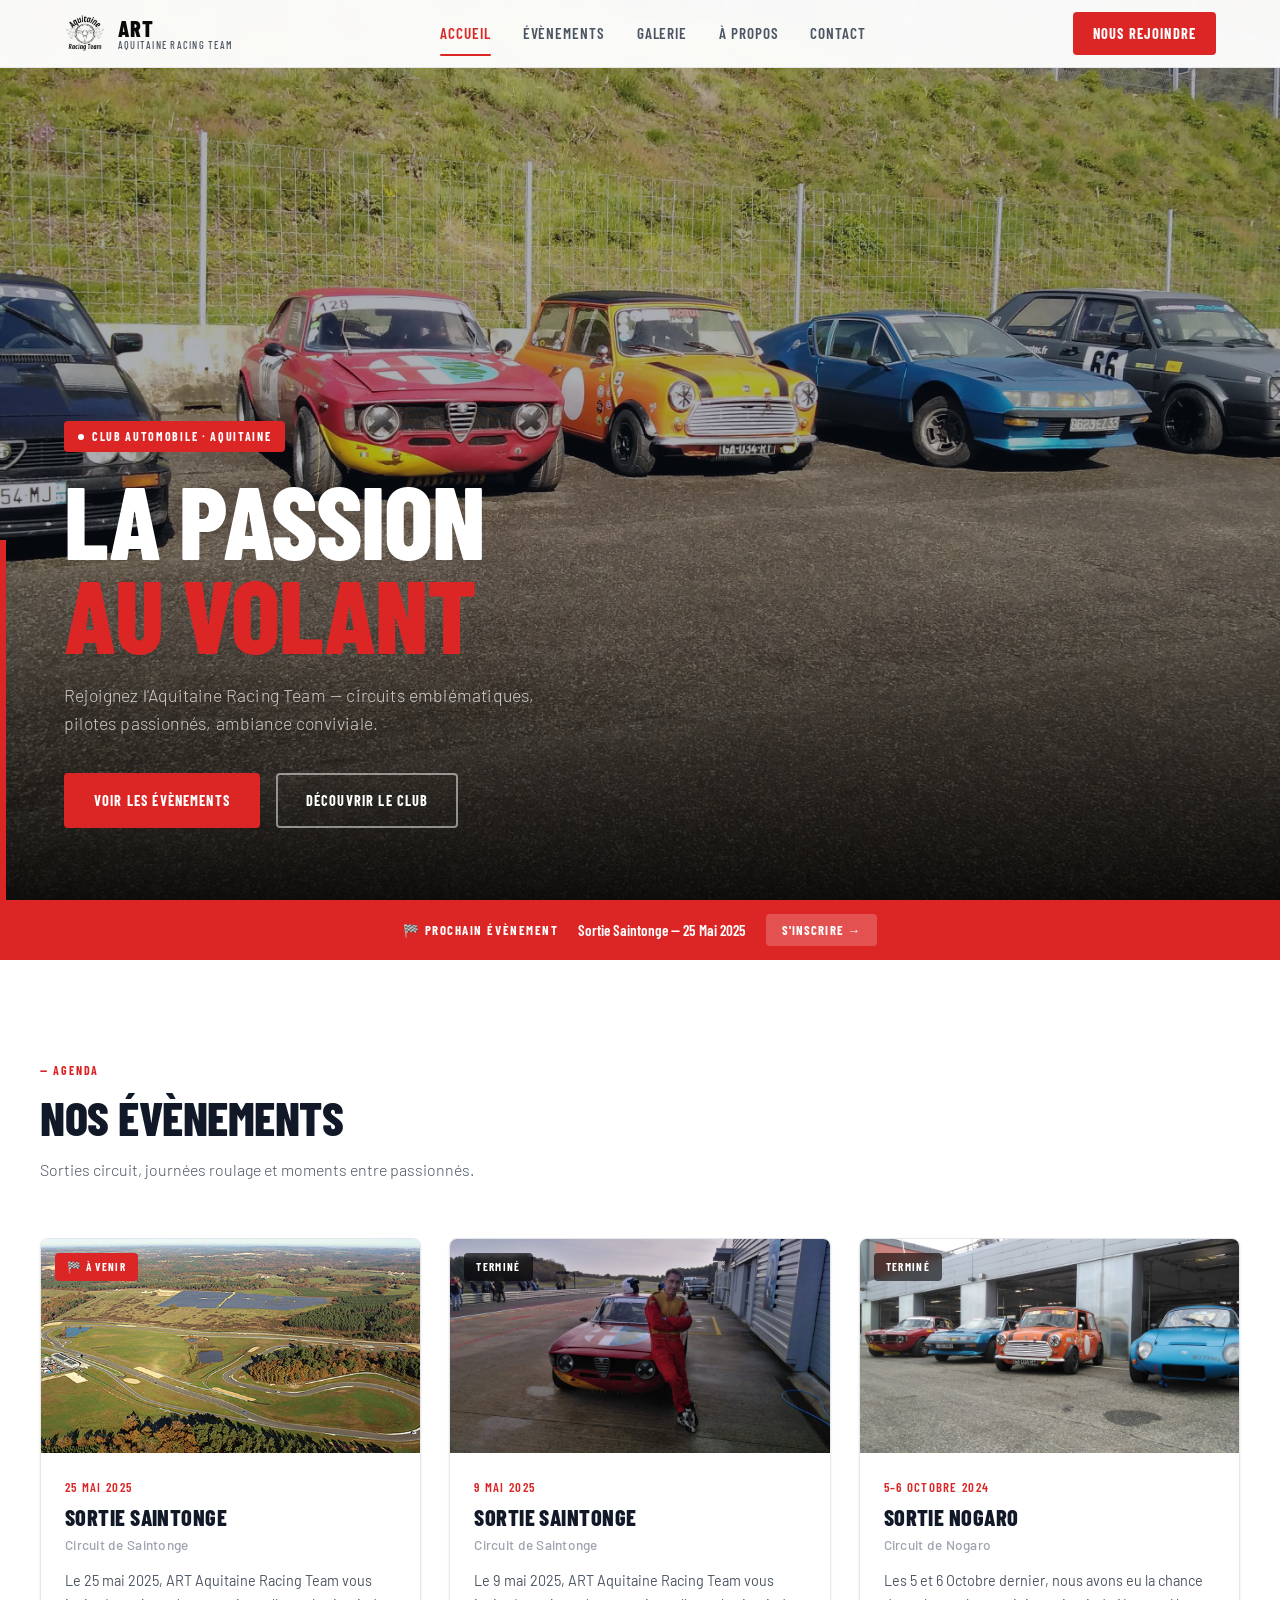
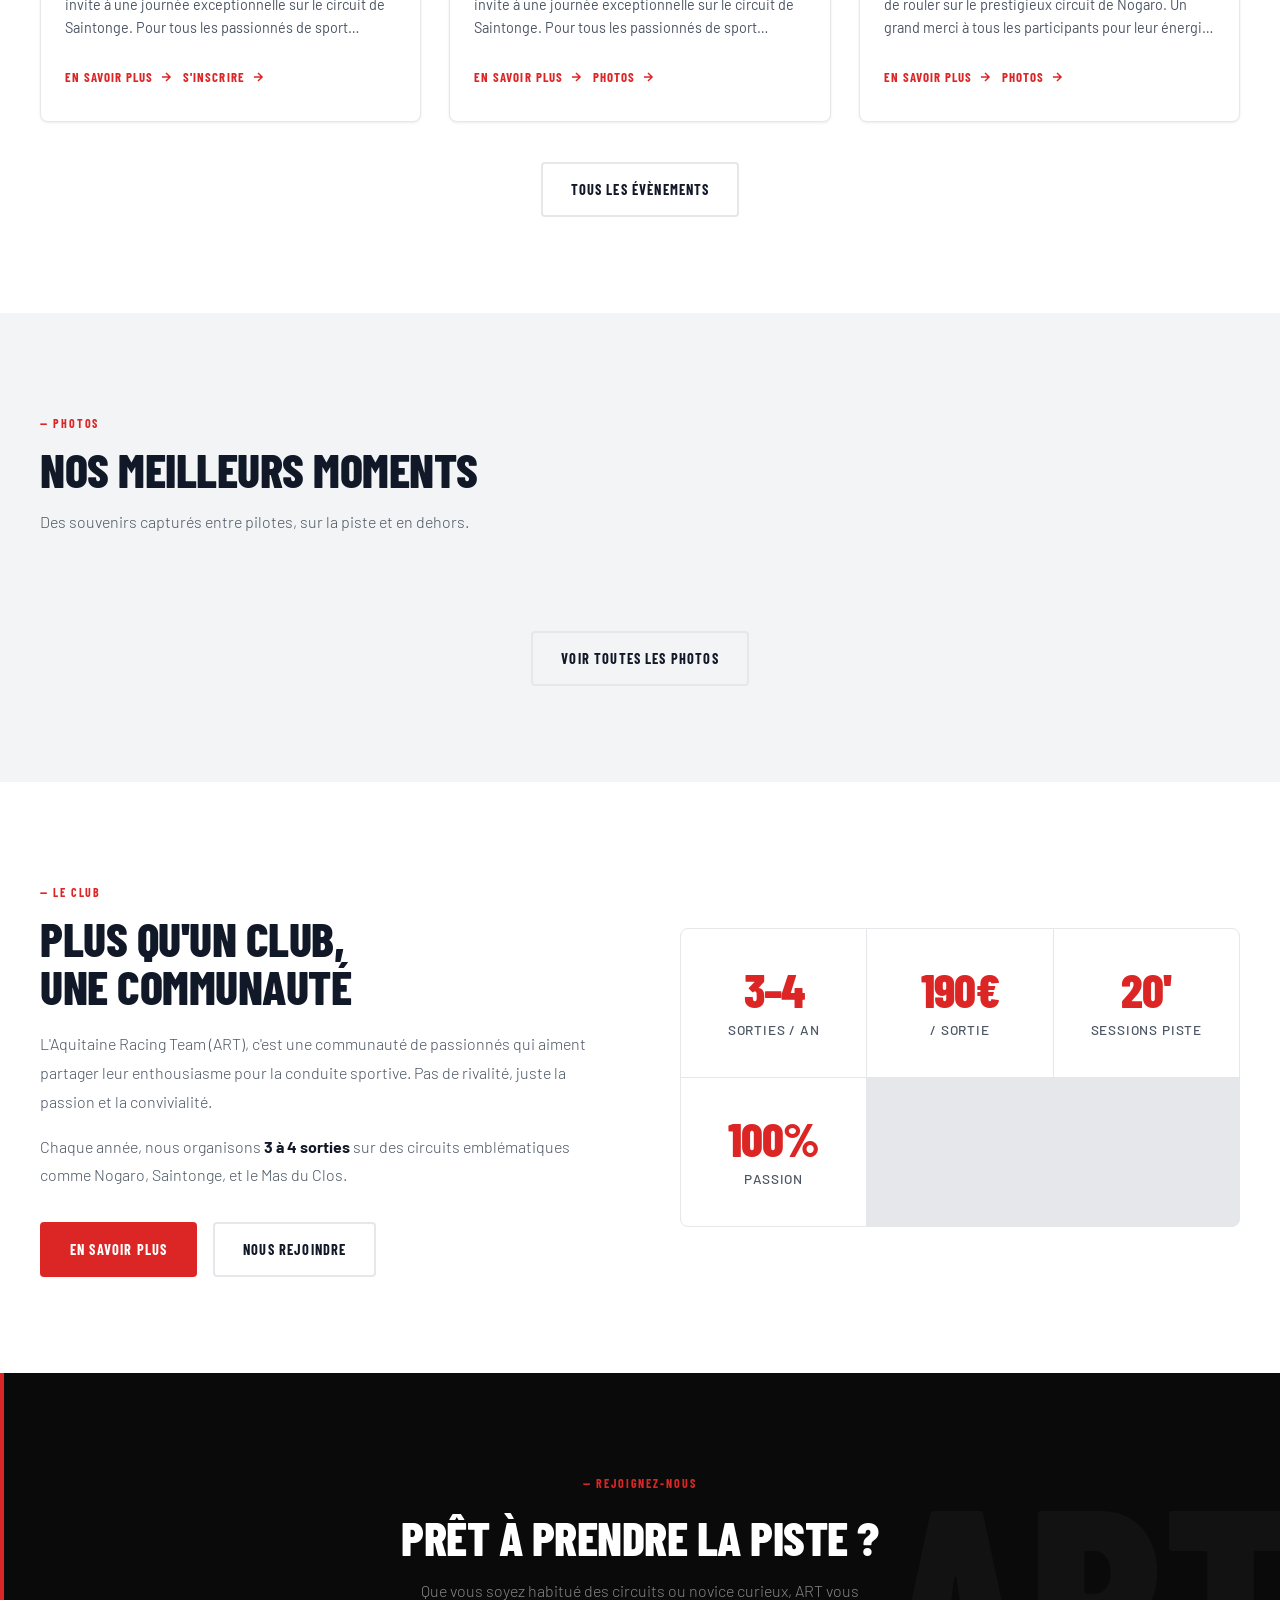
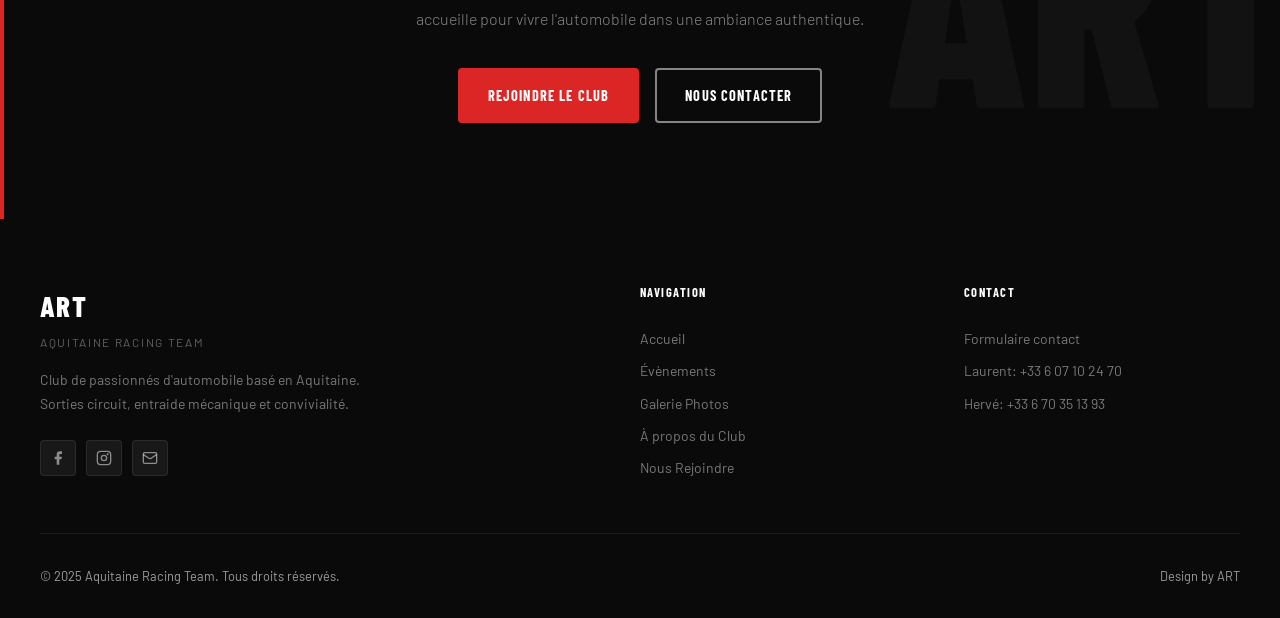
==== commit b91f89f7: "favicon" ====
--- a/index.html
+++ b/index.html
@@ -1,6 +1,7 @@
 <!DOCTYPE html>
 <html lang="fr">
 <head>
+  <link rel="icon" type="image/png" href="/pictures/site/Logo-art.jpg">
   <meta charset="UTF-8">
   <meta name="viewport" content="width=device-width, initial-scale=1.0">
   <title>ART — Aquitaine Racing Team</title>
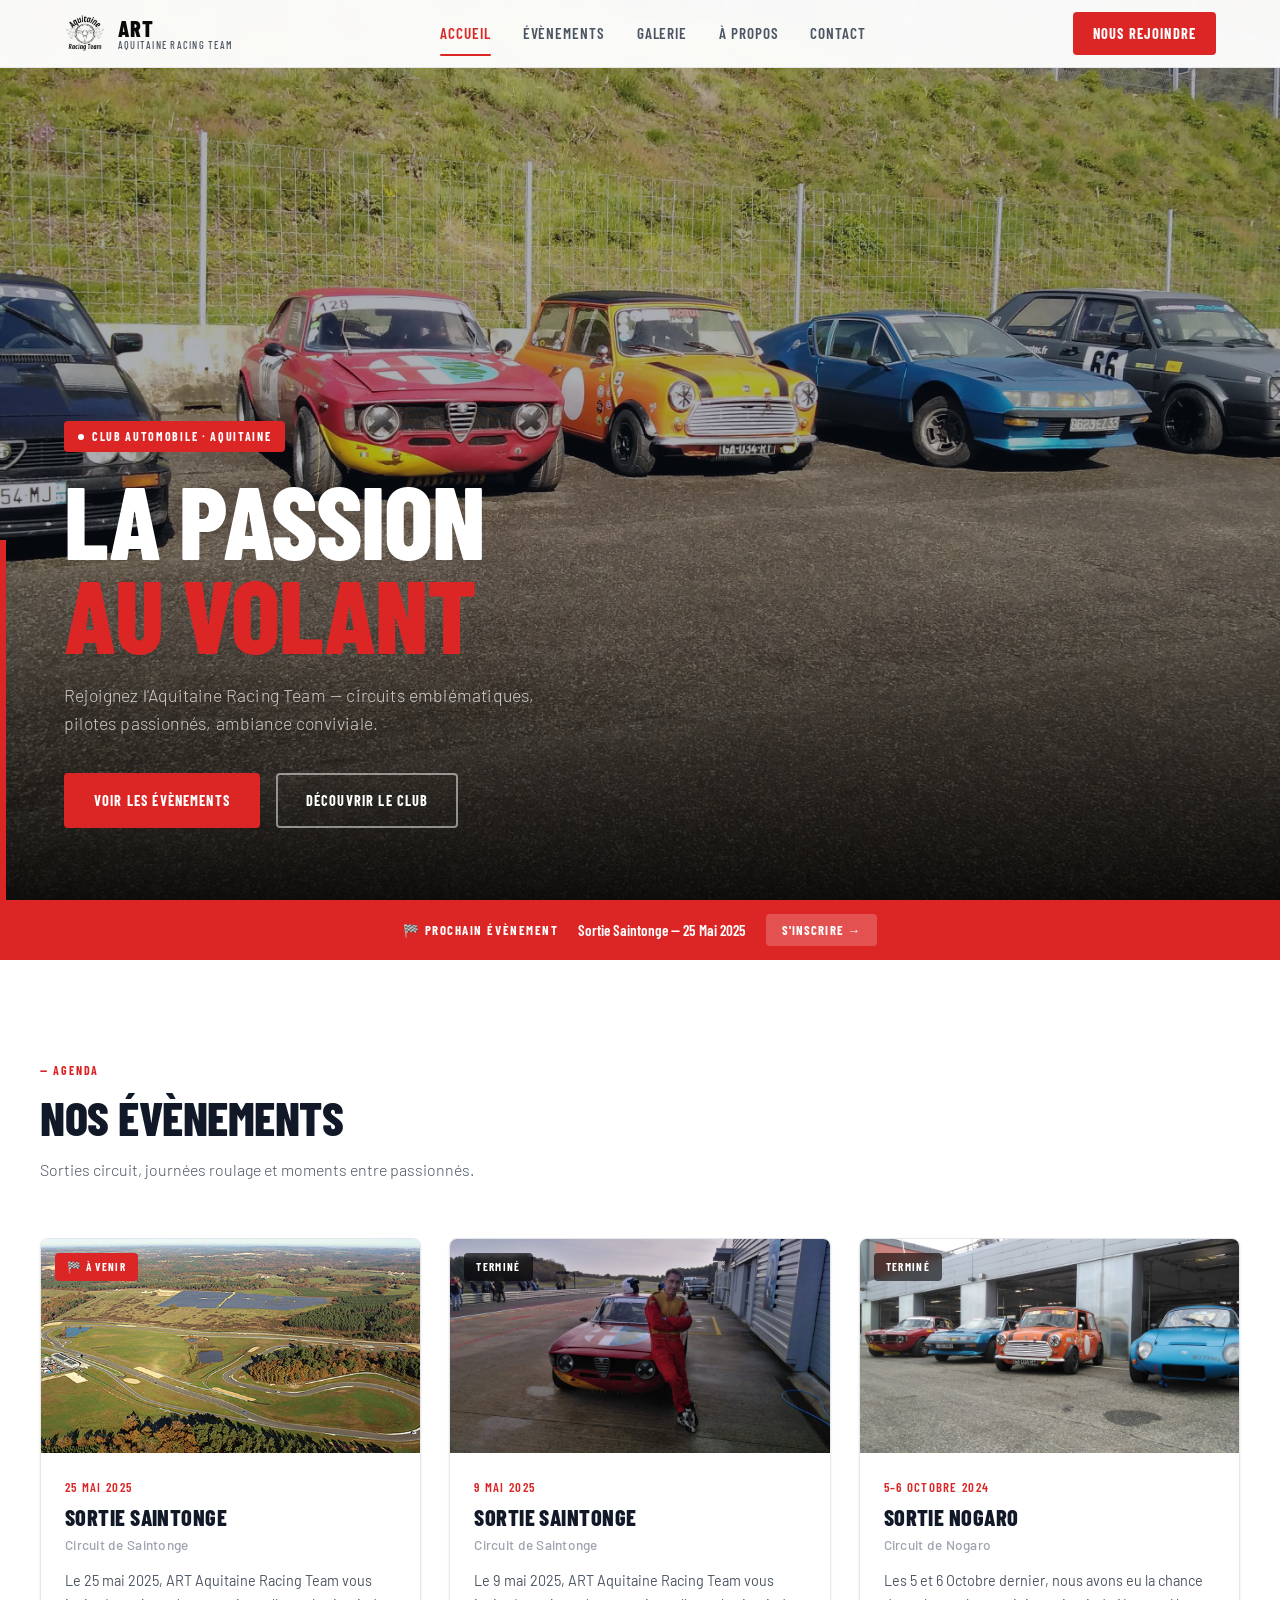
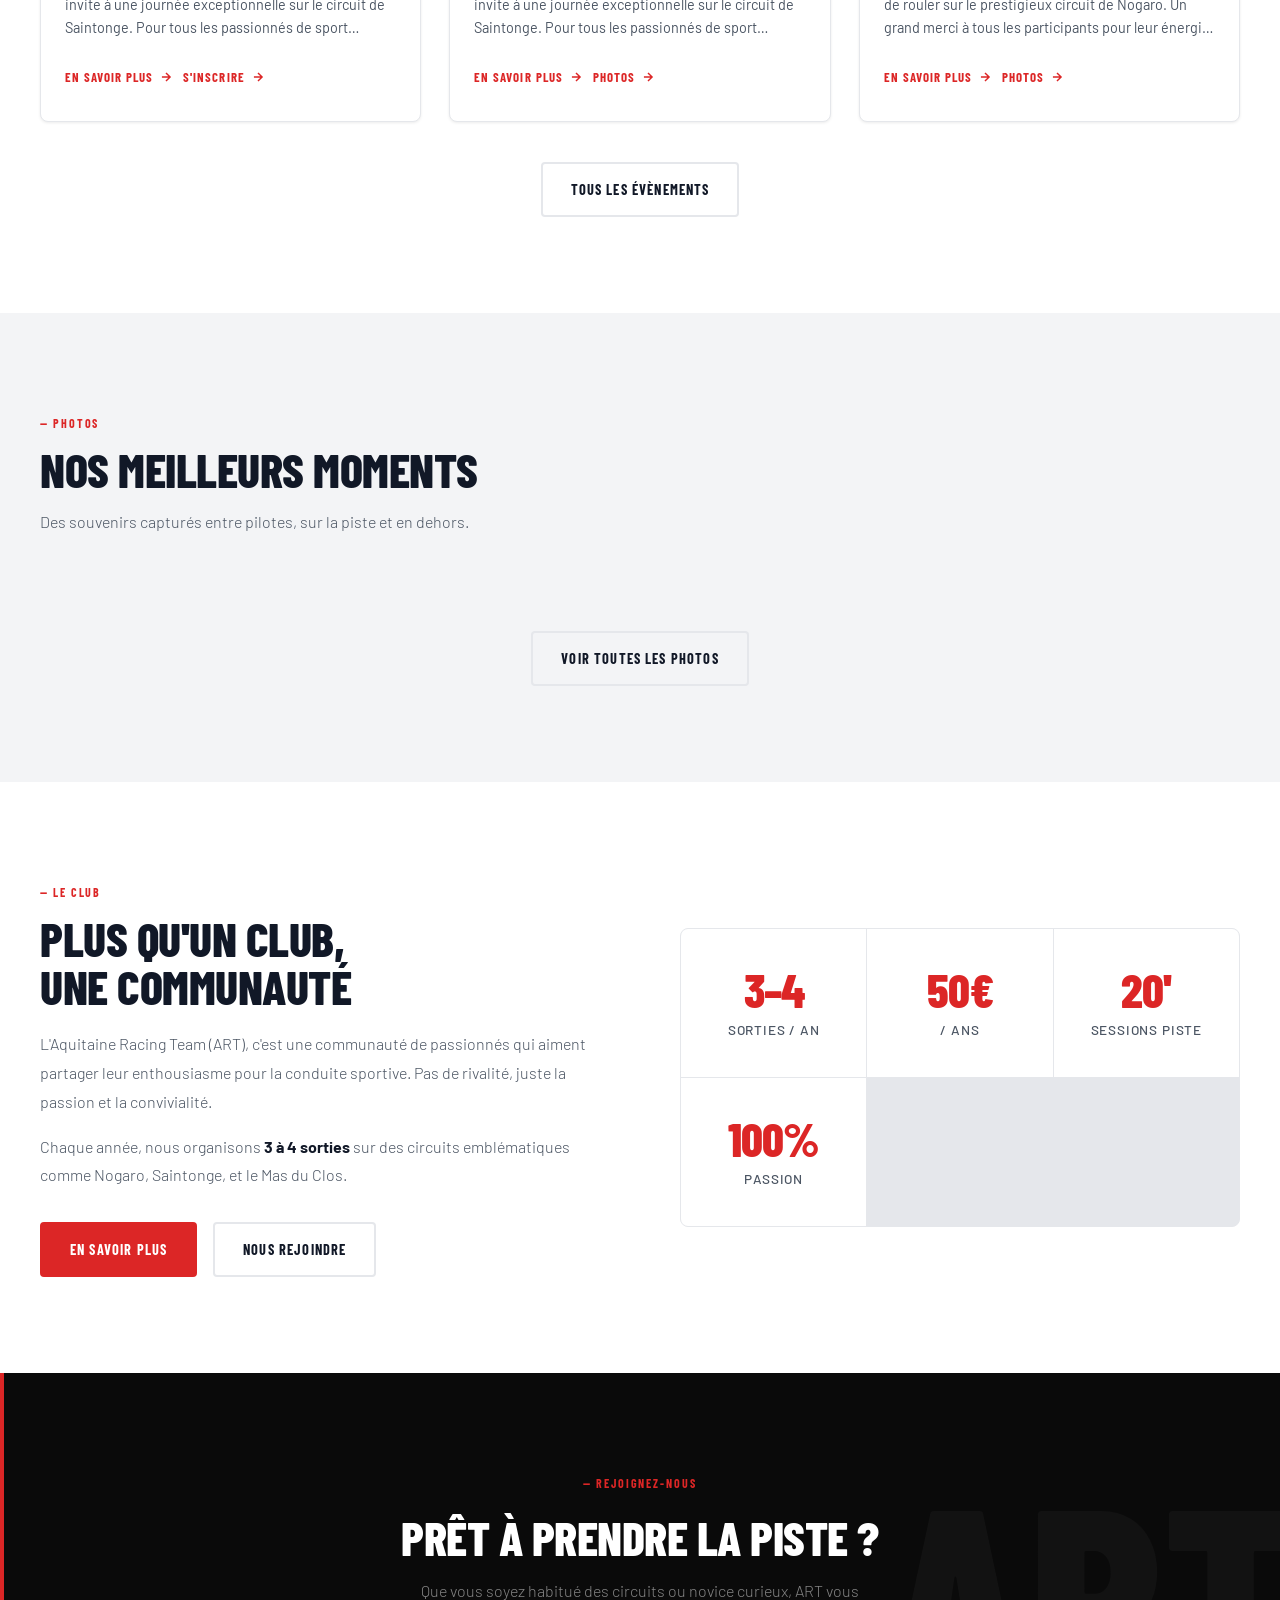
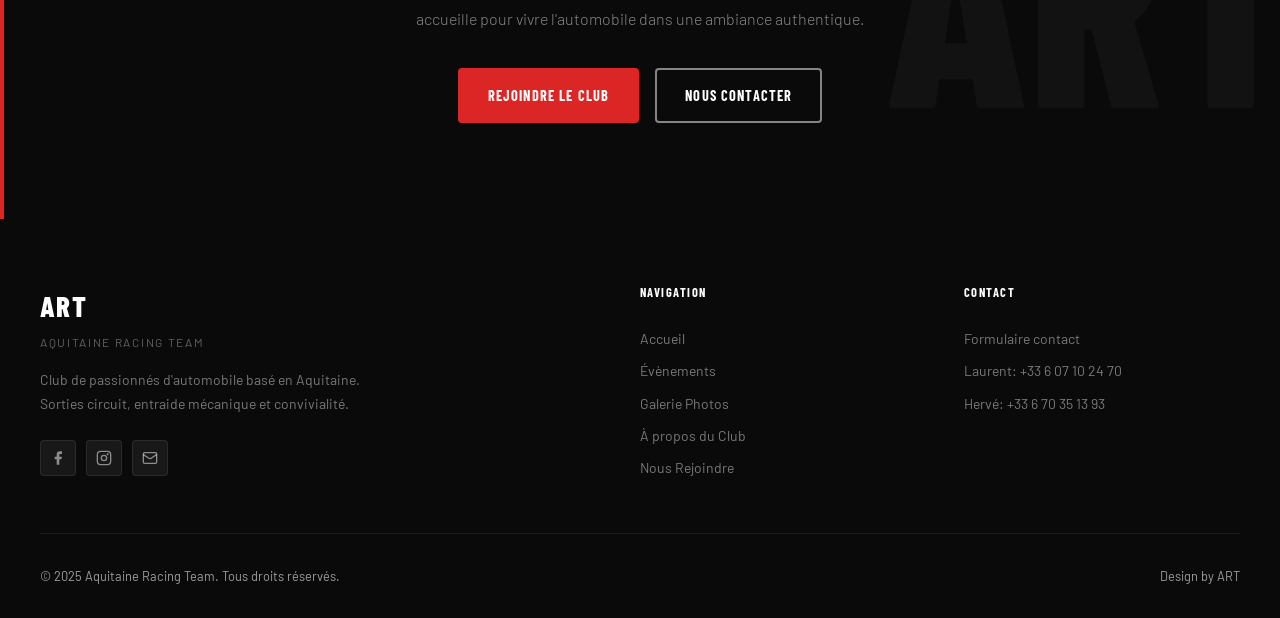
==== commit 05dcc21e: "pricing" ====
--- a/index.html
+++ b/index.html
@@ -130,8 +130,8 @@
               <div class="stat__label">Sorties / an</div>
             </div>
             <div class="stat">
-              <div class="stat__number">190€</div>
-              <div class="stat__label">/ sortie</div>
+              <div class="stat__number">50€</div>
+              <div class="stat__label">/ ans</div>
             </div>
             <div class="stat">
               <div class="stat__number">20'</div>
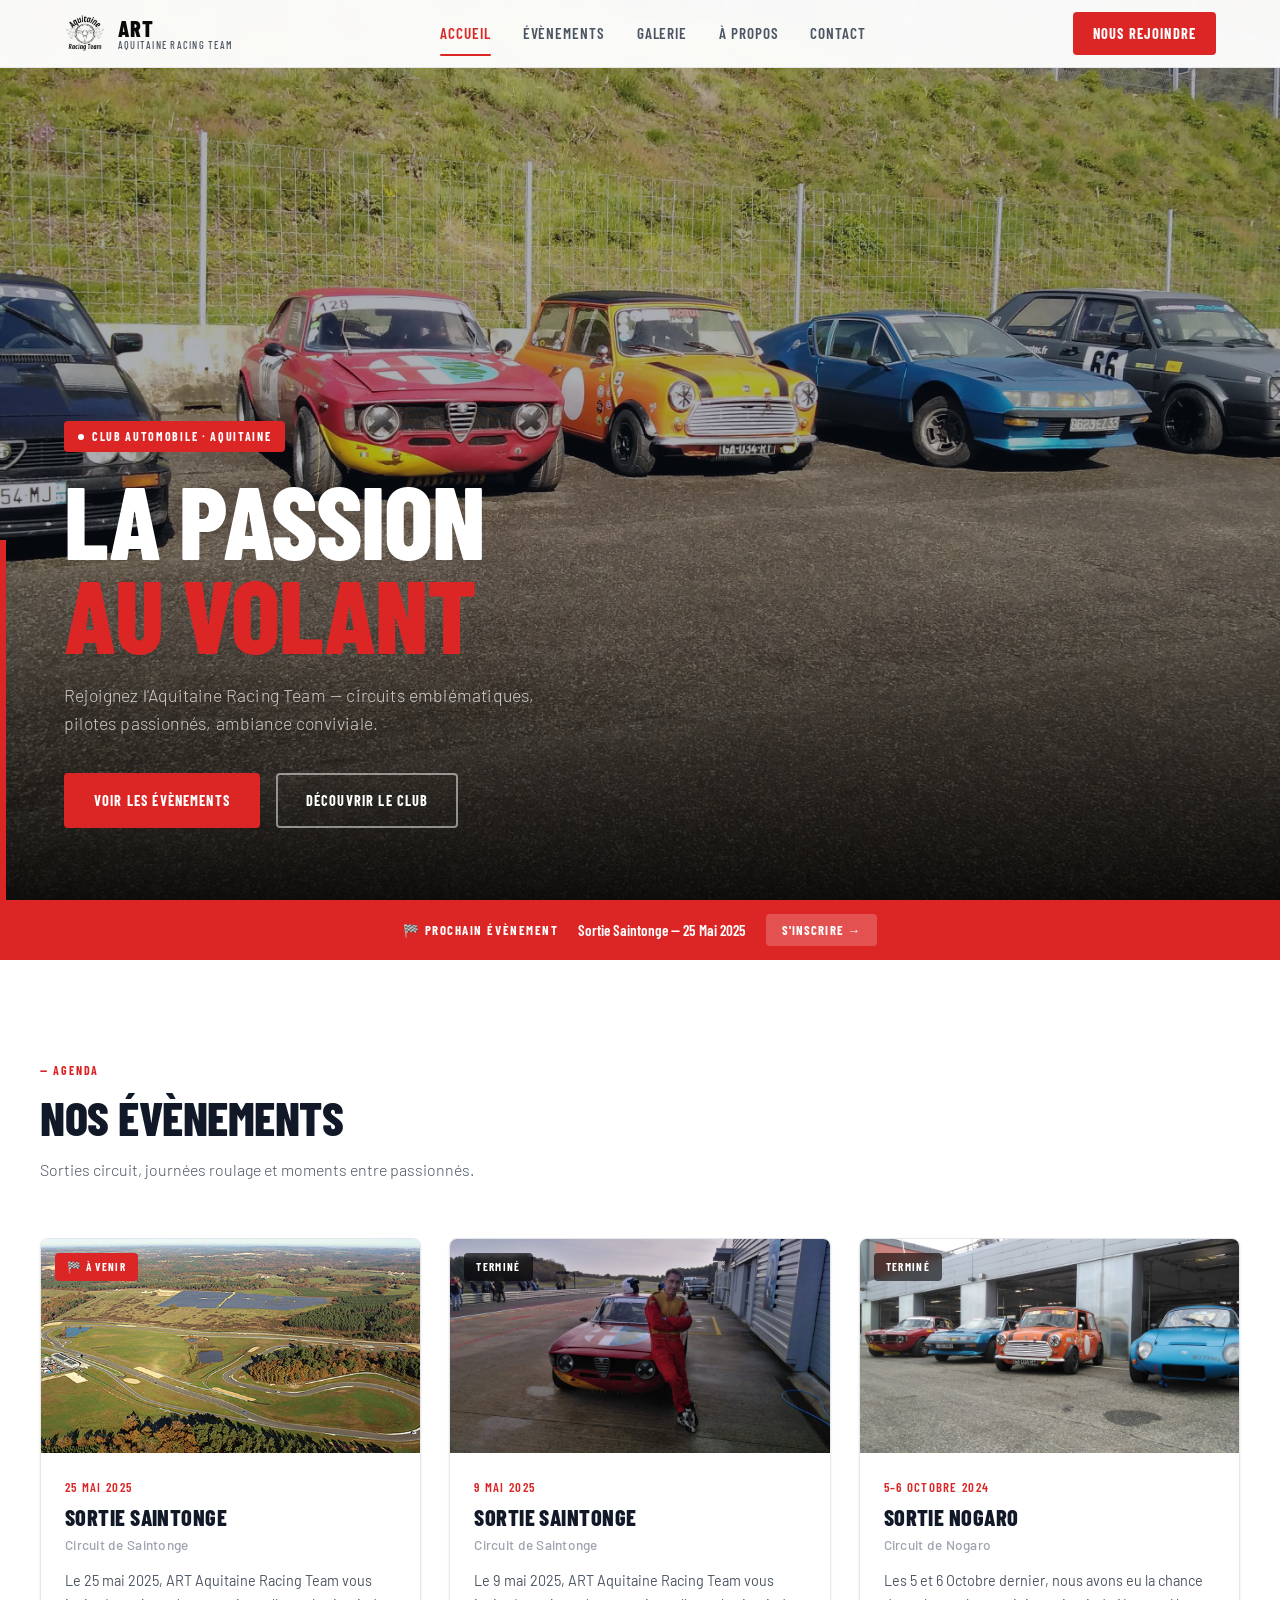
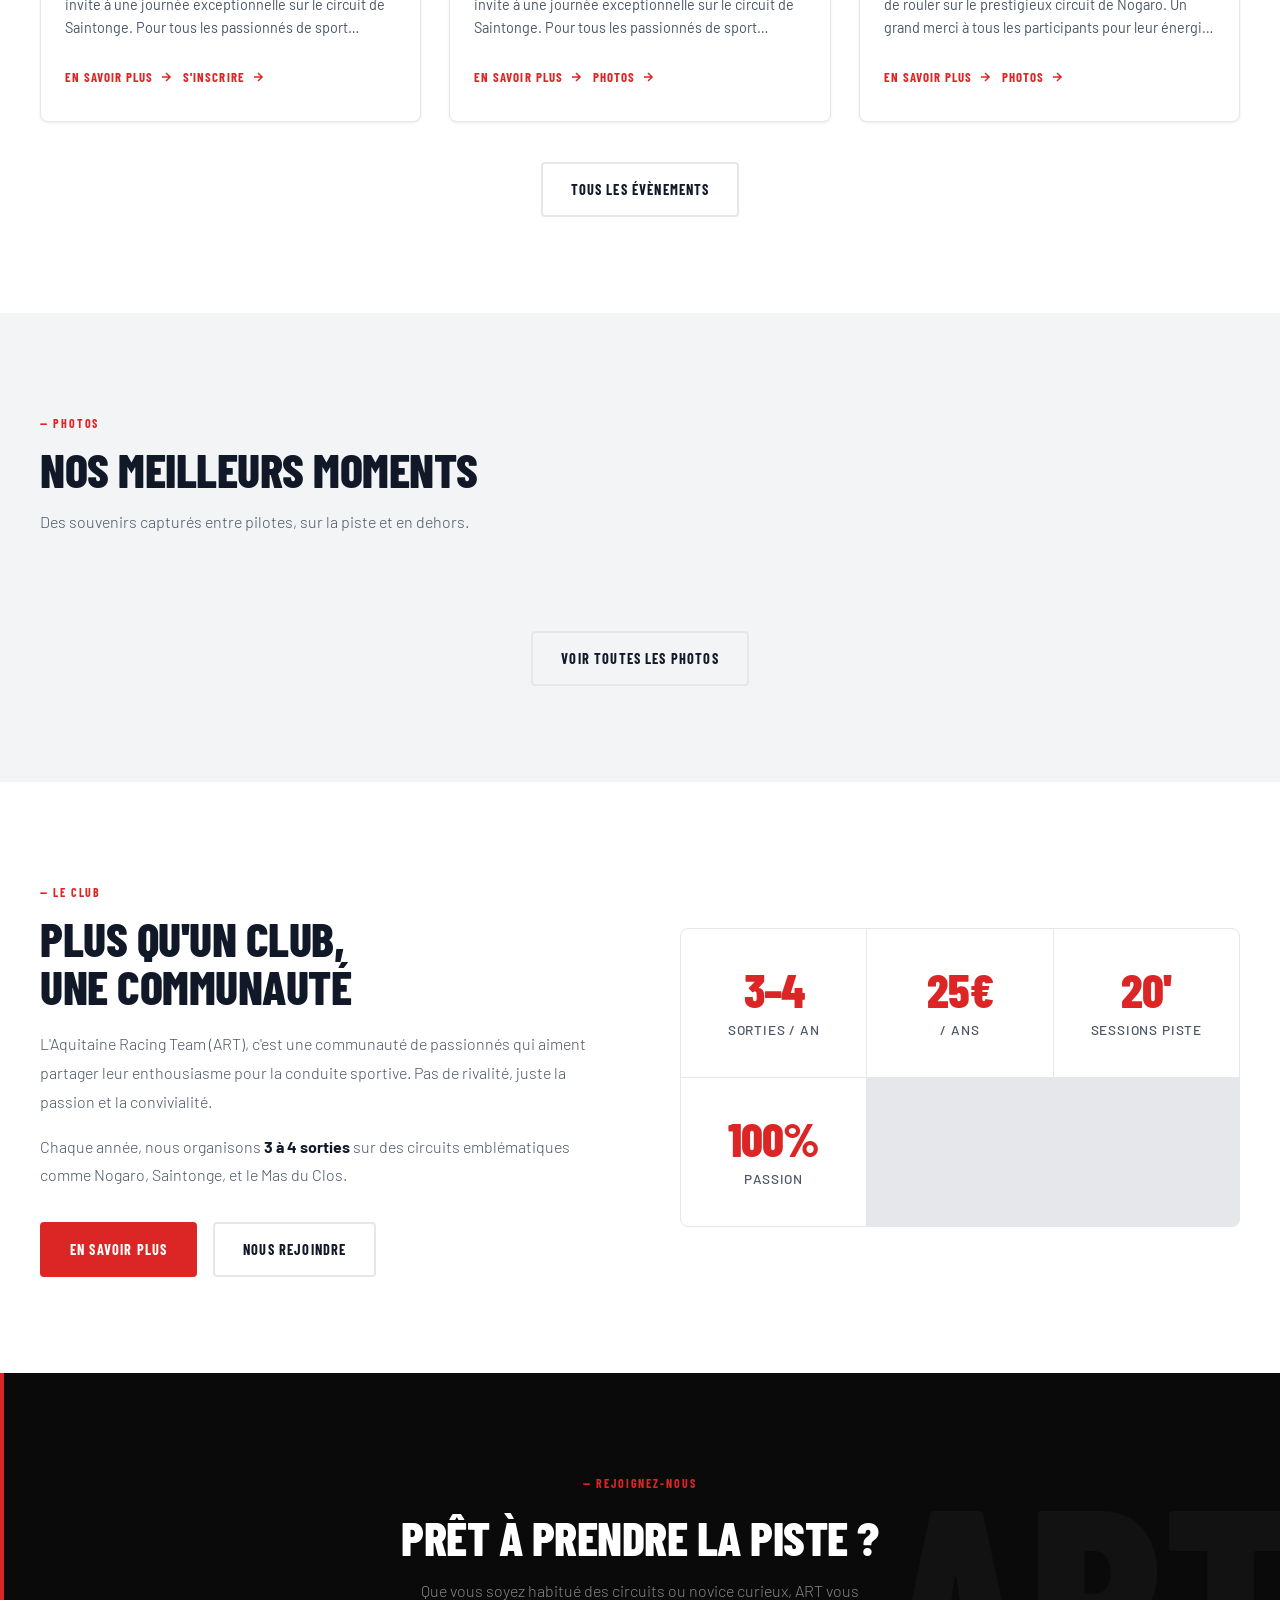
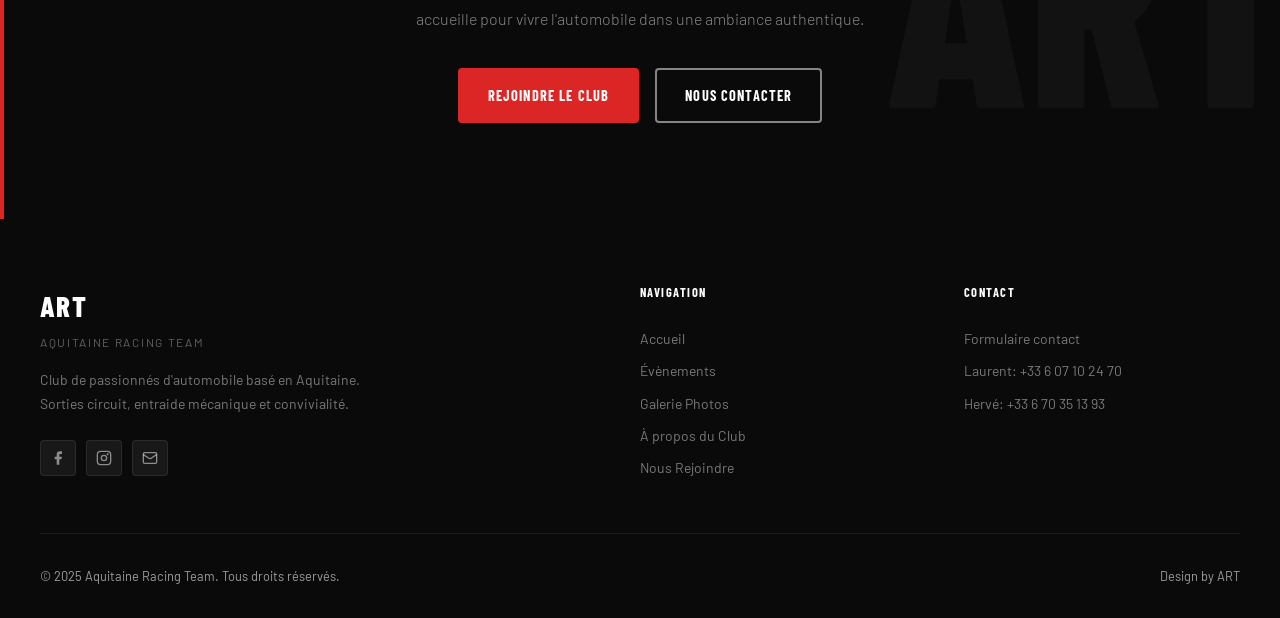
==== commit f65a7369: "pricing" ====
--- a/index.html
+++ b/index.html
@@ -130,7 +130,7 @@
               <div class="stat__label">Sorties / an</div>
             </div>
             <div class="stat">
-              <div class="stat__number">50€</div>
+              <div class="stat__number">25€</div>
               <div class="stat__label">/ ans</div>
             </div>
             <div class="stat">
